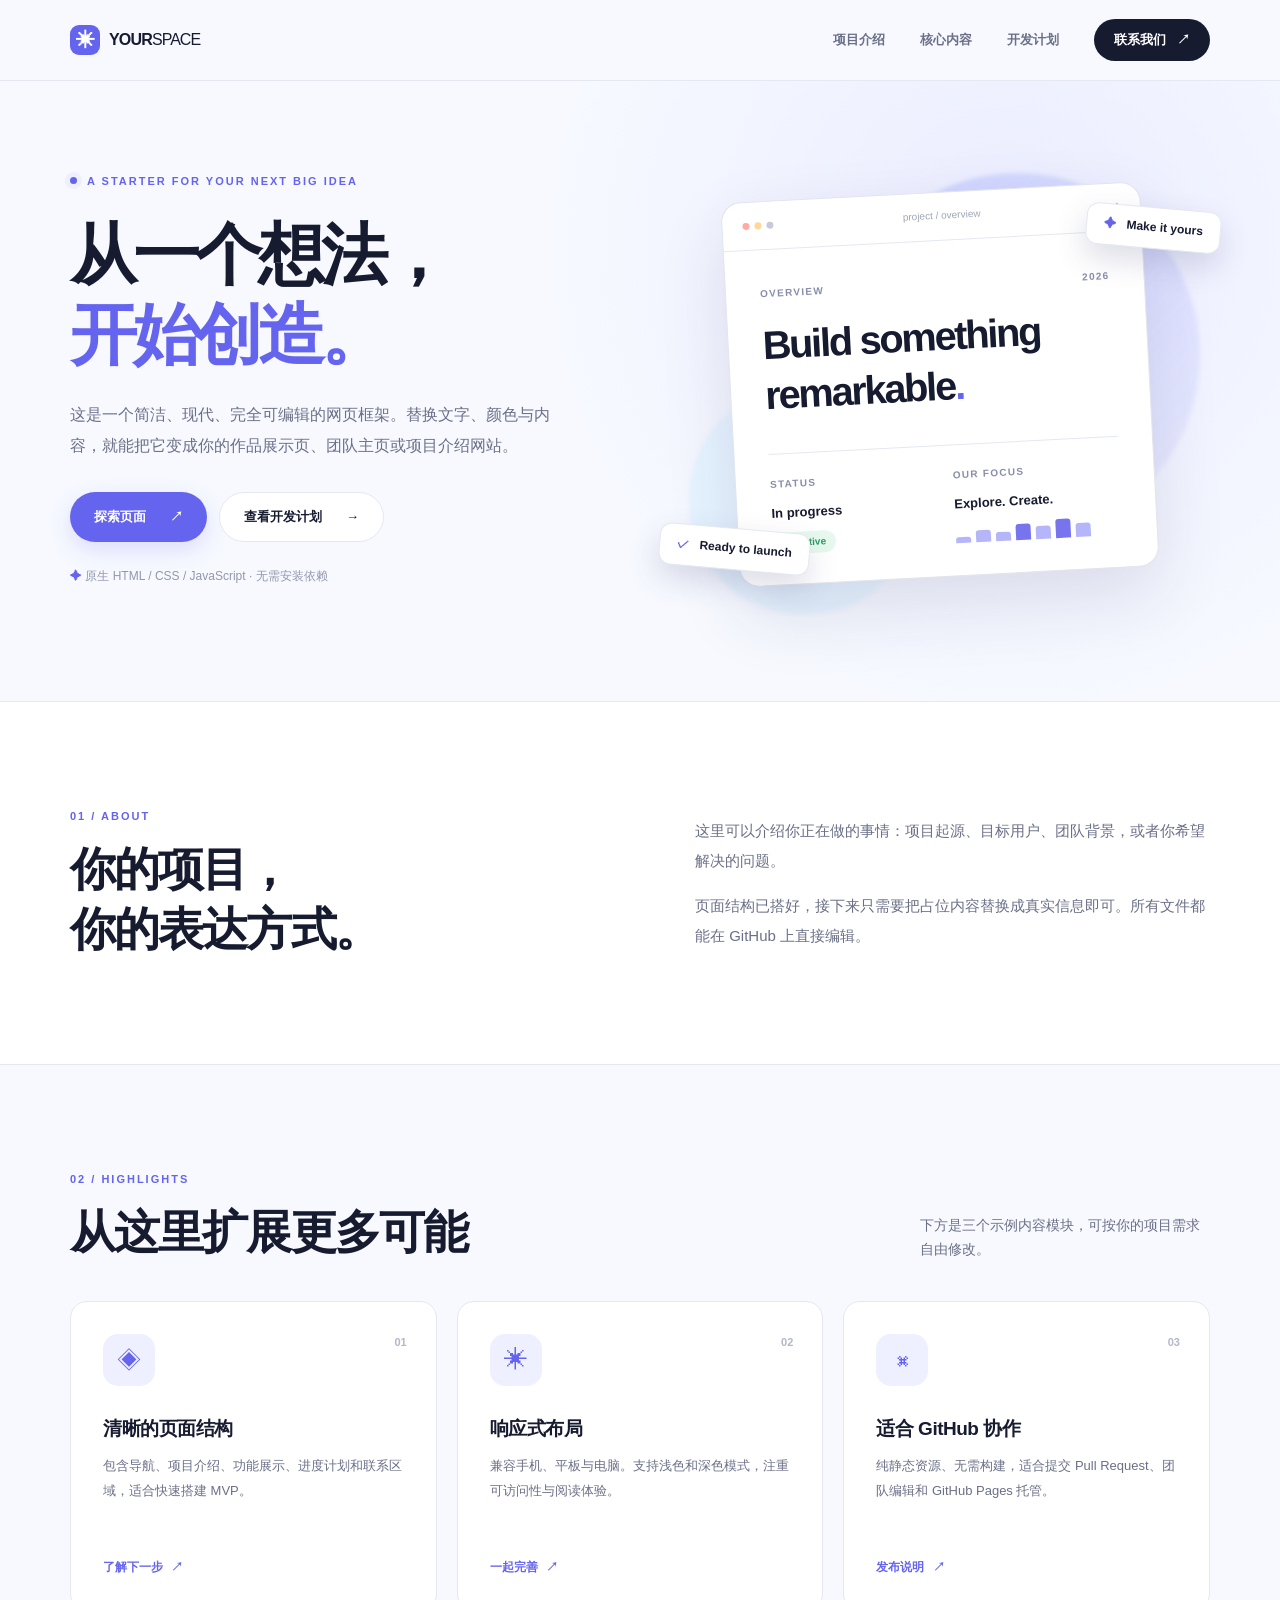
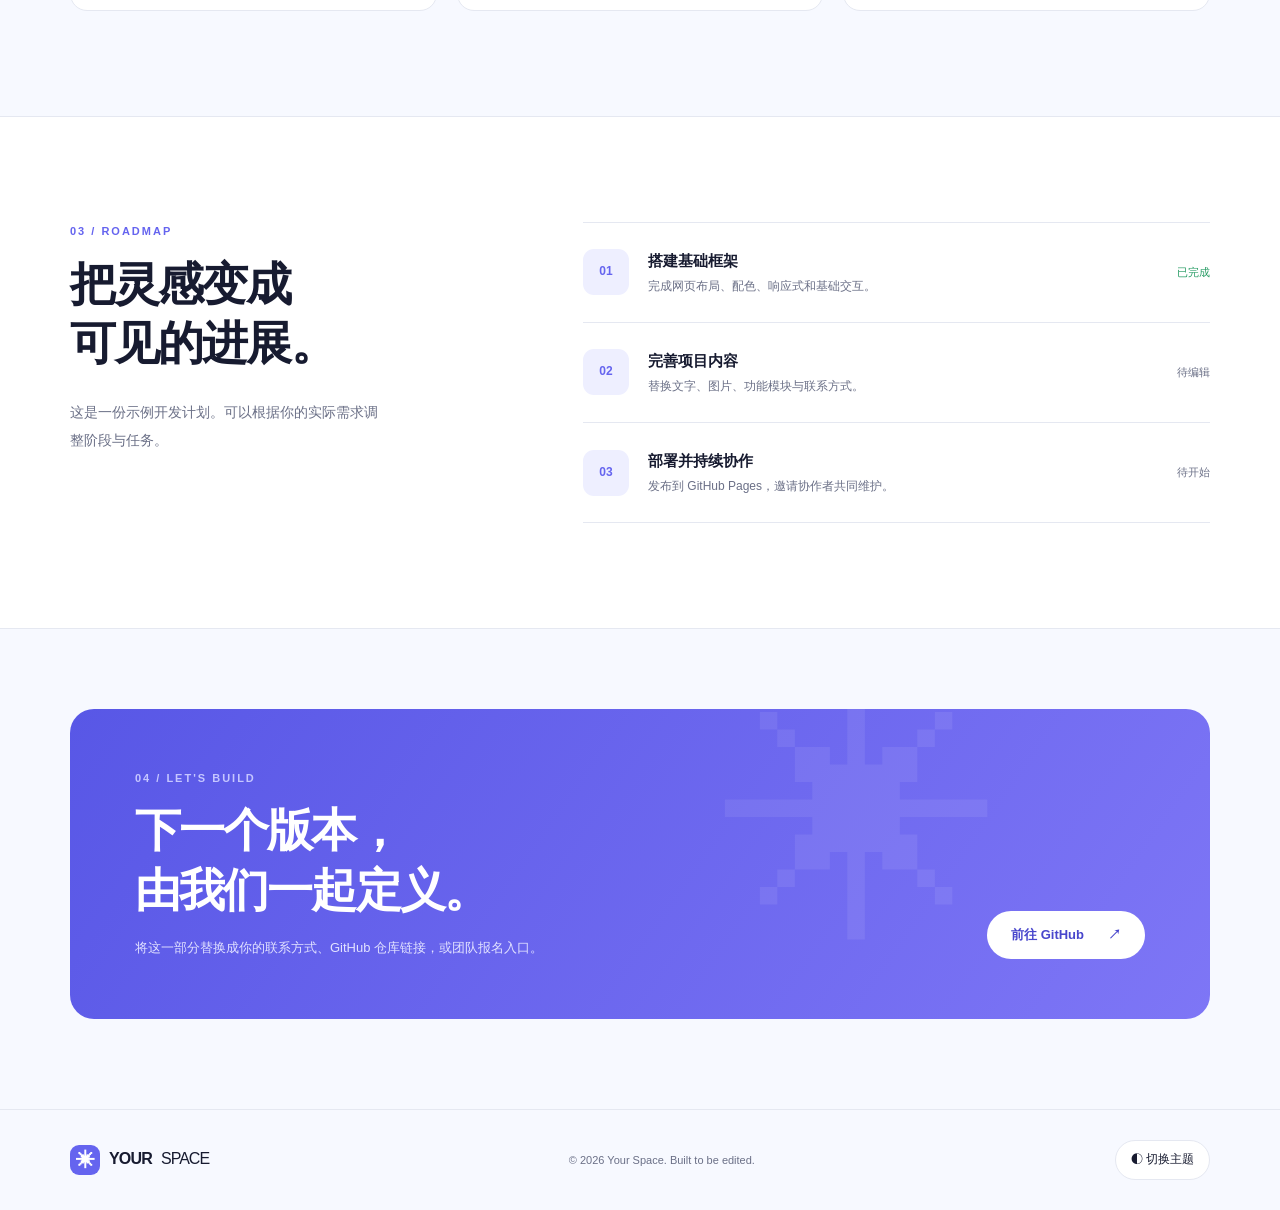
==== index.html @ fee0c146 "Add files via upload" ====
<!doctype html>
<html lang="zh-CN">
  <head>
    <meta charset="UTF-8" />
    <meta name="viewport" content="width=device-width, initial-scale=1" />
    <meta name="description" content="一个轻量、响应式、可直接发布到 GitHub Pages 的网页起始模板。" />
    <meta name="theme-color" content="#f7f9ff" />
    <title>你的项目 · 网页框架</title>
    <link rel="stylesheet" href="styles.css" />
    <script src="script.js" defer></script>
  </head>
  <body>
    <a class="skip-link" href="#main">跳转到主要内容</a>
    <header class="site-header">
      <div class="container nav-wrap">
        <a class="brand" href="#top" aria-label="返回首页">
          <span class="brand-mark" aria-hidden="true">✳</span>
          <span>YOUR<span class="brand-light">SPACE</span></span>
        </a>
        <button class="menu-toggle" type="button" aria-label="打开导航菜单" aria-controls="primary-nav" aria-expanded="false">
          <span></span><span></span><span></span>
        </button>
        <nav class="nav" id="primary-nav" aria-label="主导航">
          <a href="#about">项目介绍</a>
          <a href="#features">核心内容</a>
          <a href="#roadmap">开发计划</a>
          <a class="nav-cta" href="#contact">联系我们 <span aria-hidden="true">↗</span></a>
        </nav>
      </div>
    </header>

    <main id="main">
      <section class="hero" id="top" aria-labelledby="hero-title">
        <div class="container hero-grid">
          <div class="hero-copy">
            <div class="eyebrow"><span class="eyebrow-dot"></span> A STARTER FOR YOUR NEXT BIG IDEA</div>
            <h1 id="hero-title">从一个想法，<br /><span>开始创造。</span></h1>
            <p class="hero-lead">这是一个简洁、现代、完全可编辑的网页框架。替换文字、颜色与内容，就能把它变成你的作品展示页、团队主页或项目介绍网站。</p>
            <div class="hero-actions">
              <a class="button button-primary" href="#features">探索页面 <span aria-hidden="true">↗</span></a>
              <a class="button button-secondary" href="#roadmap">查看开发计划 <span aria-hidden="true">→</span></a>
            </div>
            <p class="hero-note"><span aria-hidden="true">✦</span> 原生 HTML / CSS / JavaScript · 无需安装依赖</p>
          </div>
          <div class="hero-art" aria-label="由项目卡片和数据组件构成的界面预览">
            <div class="art-glow art-glow-one"></div>
            <div class="art-glow art-glow-two"></div>
            <div class="preview-card">
              <div class="preview-top"><div class="preview-window-dots"><i></i><i></i><i></i></div><span>project / overview</span><span>↗</span></div>
              <div class="preview-body">
                <div class="preview-label">OVERVIEW <span>2026</span></div>
                <div class="preview-heading">Build something<br />remarkable<span class="preview-period">.</span></div>
                <div class="preview-divider"></div>
                <div class="preview-columns">
                  <div><span class="mini-label">STATUS</span><strong>In progress</strong><span class="status-pill"><i></i> Active</span></div>
                  <div><span class="mini-label">OUR FOCUS</span><strong>Explore. Create.</strong><div class="tiny-bars"><i></i><i></i><i></i><i></i><i></i><i></i><i></i></div></div>
                </div>
              </div>
            </div>
            <div class="floating-chip chip-top"><span>✦</span> Make it yours</div>
            <div class="floating-chip chip-bottom"><span>✓</span> Ready to launch</div>
          </div>
        </div>
      </section>

      <section class="section about-section" id="about" aria-labelledby="about-title">
        <div class="container about-grid">
          <div><p class="section-kicker">01 / ABOUT</p><h2 id="about-title">你的项目，<br />你的表达方式。</h2></div>
          <div class="section-copy"><p>这里可以介绍你正在做的事情：项目起源、目标用户、团队背景，或者你希望解决的问题。</p><p>页面结构已搭好，接下来只需要把占位内容替换成真实信息即可。所有文件都能在 GitHub 上直接编辑。</p></div>
        </div>
      </section>

      <section class="section features-section" id="features" aria-labelledby="features-title">
        <div class="container">
          <div class="section-heading"><div><p class="section-kicker">02 / HIGHLIGHTS</p><h2 id="features-title">从这里扩展更多可能</h2></div><p>下方是三个示例内容模块，可按你的项目需求自由修改。</p></div>
          <div class="feature-grid">
            <article class="feature-card"><span class="feature-icon" aria-hidden="true">◈</span><span class="feature-number">01</span><h3>清晰的页面结构</h3><p>包含导航、项目介绍、功能展示、进度计划和联系区域，适合快速搭建 MVP。</p><a href="#roadmap">了解下一步 <span aria-hidden="true">↗</span></a></article>
            <article class="feature-card"><span class="feature-icon" aria-hidden="true">✳</span><span class="feature-number">02</span><h3>响应式布局</h3><p>兼容手机、平板与电脑。支持浅色和深色模式，注重可访问性与阅读体验。</p><a href="#contact">一起完善 <span aria-hidden="true">↗</span></a></article>
            <article class="feature-card"><span class="feature-icon" aria-hidden="true">⌘</span><span class="feature-number">03</span><h3>适合 GitHub 协作</h3><p>纯静态资源、无需构建，适合提交 Pull Request、团队编辑和 GitHub Pages 托管。</p><a href="https://docs.github.com/en/pages" target="_blank" rel="noopener noreferrer">发布说明 <span aria-hidden="true">↗</span></a></article>
          </div>
        </div>
      </section>

      <section class="section roadmap-section" id="roadmap" aria-labelledby="roadmap-title">
        <div class="container roadmap-grid">
          <div><p class="section-kicker">03 / ROADMAP</p><h2 id="roadmap-title">把灵感变成<br />可见的进展。</h2><p class="roadmap-intro">这是一份示例开发计划。可以根据你的实际需求调整阶段与任务。</p></div>
          <div class="steps">
            <div class="step"><span class="step-badge">01</span><div><strong>搭建基础框架</strong><p>完成网页布局、配色、响应式和基础交互。</p></div><span class="step-status done">已完成</span></div>
            <div class="step"><span class="step-badge">02</span><div><strong>完善项目内容</strong><p>替换文字、图片、功能模块与联系方式。</p></div><span class="step-status">待编辑</span></div>
            <div class="step"><span class="step-badge">03</span><div><strong>部署并持续协作</strong><p>发布到 GitHub Pages，邀请协作者共同维护。</p></div><span class="step-status">待开始</span></div>
          </div>
        </div>
      </section>

      <section class="contact-section" id="contact" aria-labelledby="contact-title">
        <div class="container"><div class="contact-box"><div><p class="section-kicker">04 / LET'S BUILD</p><h2 id="contact-title">下一个版本，<br />由我们一起定义。</h2><p>将这一部分替换成你的联系方式、GitHub 仓库链接，或团队报名入口。</p></div><a class="button button-light" href="https://github.com/" target="_blank" rel="noopener noreferrer">前往 GitHub <span aria-hidden="true">↗</span></a></div></div>
      </section>
    </main>

    <footer class="site-footer"><div class="container footer-wrap"><a class="brand" href="#top"><span class="brand-mark" aria-hidden="true">✳</span> YOUR<span class="brand-light">SPACE</span></a><p>© <span id="year">2026</span> Your Space. Built to be edited.</p><button id="theme-toggle" class="theme-toggle" type="button" aria-label="切换深色模式" title="切换明暗主题">◐ <span>切换主题</span></button></div></footer>
  </body>
</html>
---- styles.css ----
:root{color-scheme:light;--background:#f7f9ff;--surface:#fff;--ink:#171b30;--muted:#6b7087;--line:#e5e8f1;--accent:#6564ef;--accent-dark:#5050d6;--soft:#eeefff;--shadow:0 28px 70px rgba(40,45,85,.12)}
*{box-sizing:border-box}html{scroll-behavior:smooth;scroll-padding-top:90px}body{margin:0;font-family:Inter,-apple-system,BlinkMacSystemFont,"Segoe UI","PingFang SC","Microsoft Yahei",sans-serif;background:var(--background);color:var(--ink);line-height:1.65;-webkit-font-smoothing:antialiased}a{text-decoration:none;color:inherit}button{font:inherit}button,a{outline-offset:4px}::selection{background:#cbcaff;color:#242449}.container{width:min(1140px,calc(100% - 48px));margin-inline:auto}.skip-link{position:absolute;left:12px;top:-60px;z-index:100;padding:8px 12px;background:var(--ink);color:#fff}.skip-link:focus{top:12px}
.site-header{position:sticky;top:0;z-index:20;background:color-mix(in srgb,var(--background) 90%,transparent);border-bottom:1px solid var(--line);backdrop-filter:blur(20px)}.nav-wrap{display:flex;align-items:center;justify-content:space-between;min-height:80px}.brand{display:inline-flex;align-items:center;gap:9px;font-size:16px;font-weight:850;letter-spacing:-.8px;white-space:nowrap}.brand-mark{display:grid;place-items:center;width:30px;height:30px;border-radius:9px;background:var(--accent);color:#fff;font-size:19px}.brand-light{font-weight:400;letter-spacing:-1px}.nav{display:flex;align-items:center;gap:35px;font-size:13px;font-weight:600;color:var(--muted)}.nav>a:not(.nav-cta):hover{color:var(--accent)}.nav-cta{background:var(--ink);color:var(--surface);border-radius:100px;padding:10px 20px}.nav-cta span{margin-left:7px}.menu-toggle{display:none}
.hero{overflow:hidden;position:relative;background:radial-gradient(circle at 79% 27%,rgba(184,187,255,.2),transparent 42%)}.hero-grid{display:grid;grid-template-columns:1.03fr 1fr;align-items:center;gap:42px;min-height:620px;padding-block:72px 84px}.eyebrow,.section-kicker{display:flex;align-items:center;gap:10px;font-size:11px;font-weight:800;letter-spacing:2px;color:var(--accent)}.eyebrow-dot{width:7px;height:7px;background:var(--accent);border-radius:50%;box-shadow:0 0 0 5px var(--soft)}h1,h2,h3,p{margin-top:0}.hero h1{font-size:clamp(48px,5.25vw,78px);letter-spacing:-4.3px;line-height:1.19;font-weight:850;margin:25px 0 24px}.hero h1 span{color:var(--accent)}.hero-lead{font-size:16px;color:var(--muted);max-width:510px;line-height:1.95}.hero-actions{display:flex;flex-wrap:wrap;gap:12px;margin-top:31px}.button{display:inline-flex;align-items:center;justify-content:center;gap:24px;border-radius:100px;padding:13px 24px;font-size:13px;font-weight:750;transition:transform .2s,background .2s}.button:hover{transform:translateY(-3px)}.button-primary{background:var(--accent);color:#fff;box-shadow:0 8px 22px #6564ef30}.button-primary:hover{background:var(--accent-dark)}.button-secondary{background:var(--surface);color:var(--ink);border:1px solid var(--line)}.hero-note{font-size:12px;color:#9297ac;margin-top:25px}.hero-note span{color:var(--accent)}
.hero-art{min-height:460px;display:grid;place-items:center;position:relative;isolation:isolate}.art-glow{position:absolute;z-index:-1;border-radius:50%;filter:blur(2px)}.art-glow-one{width:365px;height:365px;right:10px;top:18px;background:linear-gradient(135deg,#aeb9ff80,#d2d1ff40)}.art-glow-two{width:230px;height:230px;left:20px;bottom:0;background:#daf0ff88}.preview-card{width:min(420px,95%);background:var(--surface);border:1px solid #e2e4ee;border-radius:20px;box-shadow:var(--shadow);overflow:hidden;transform:rotate(-3deg);position:relative}.preview-top{display:flex;align-items:center;justify-content:space-between;padding:15px 20px;border-bottom:1px solid var(--line);color:#a1a5b7;font-size:10px}.preview-window-dots{display:flex;gap:5px}.preview-window-dots i{display:block;width:7px;height:7px;background:#c7cbd9;border-radius:50%}.preview-window-dots i:first-child{background:#ffaaa5}.preview-window-dots i:nth-child(2){background:#ffd79a}.preview-body{padding:36px 34px 30px}.preview-label,.mini-label{font-size:10px;letter-spacing:1.3px;color:#888eab;font-weight:750}.preview-label{display:flex;justify-content:space-between}.preview-heading{font-size:clamp(30px,3.1vw,44px);font-weight:850;line-height:1.26;letter-spacing:-2.2px;margin-top:18px}.preview-period{color:var(--accent)}.preview-divider{height:1px;background:var(--line);margin:34px 0 22px}.preview-columns{display:grid;grid-template-columns:1fr 1fr;gap:16px}.preview-columns>div{display:flex;flex-direction:column;align-items:flex-start;gap:9px}.preview-columns strong{font-size:13px}.status-pill{display:flex;align-items:center;gap:7px;padding:3px 10px;background:#e7f9ee;color:#269d63;border-radius:50px;font-size:10px;font-weight:700}.status-pill i{width:6px;height:6px;border-radius:50%;background:#36bd7a}.tiny-bars{display:flex;height:20px;gap:5px;align-items:end}.tiny-bars i{width:15px;border-radius:3px 3px 0 0;background:#b5b5fa;height:30%}.tiny-bars i:nth-child(2){height:62%}.tiny-bars i:nth-child(3){height:47%}.tiny-bars i:nth-child(4){height:80%;background:#7774ee}.tiny-bars i:nth-child(5){height:66%}.tiny-bars i:nth-child(6){height:95%;background:#7774ee}.tiny-bars i:nth-child(7){height:70%}.floating-chip{position:absolute;padding:10px 17px;background:var(--surface);box-shadow:0 13px 30px #4b4b8030;border:1px solid var(--line);border-radius:12px;font-size:12px;font-weight:750}.floating-chip span{color:var(--accent);margin-right:7px}.chip-top{top:52px;right:-11px;transform:rotate(5deg)}.chip-bottom{bottom:45px;left:-10px;transform:rotate(5deg)}
.section{padding-block:105px}.section h2,.contact-section h2{font-size:clamp(34px,3.6vw,49px);line-height:1.29;letter-spacing:-1.9px;margin:15px 0 0}.about-section{background:var(--surface);border-block:1px solid var(--line)}.about-grid{display:grid;grid-template-columns:1fr 1fr;gap:110px;align-items:center}.section-copy{color:var(--muted);line-height:2;font-size:15px}.section-copy p:last-child{margin-bottom:0}.section-heading{display:flex;justify-content:space-between;align-items:end;gap:40px;margin-bottom:38px}.section-heading>p{max-width:290px;color:var(--muted);font-size:14px;margin-bottom:2px}.feature-grid{display:grid;grid-template-columns:repeat(3,1fr);gap:20px}.feature-card{position:relative;display:flex;flex-direction:column;align-items:flex-start;background:var(--surface);border:1px solid var(--line);padding:32px;border-radius:17px;min-height:310px;transition:transform .2s,box-shadow .2s}.feature-card:hover{transform:translateY(-5px);box-shadow:var(--shadow)}.feature-icon{display:grid;place-items:center;background:var(--soft);color:var(--accent);font-size:24px;width:52px;height:52px;border-radius:15px}.feature-number{position:absolute;top:31px;right:29px;font-size:11px;font-weight:750;color:#b3b7ca}.feature-card h3{font-size:19px;letter-spacing:-.5px;margin:27px 0 10px}.feature-card p{font-size:13px;line-height:1.9;color:var(--muted);margin-bottom:22px}.feature-card a{font-size:12px;font-weight:750;color:var(--accent);margin-top:auto}.feature-card a span{margin-left:5px}
.roadmap-section{background:var(--surface);border-block:1px solid var(--line)}.roadmap-grid{display:grid;grid-template-columns:.8fr 1.2fr;gap:95px}.roadmap-intro{color:var(--muted);margin-top:24px;max-width:315px;font-size:14px;line-height:2}.steps{border-top:1px solid var(--line)}.step{display:flex;align-items:center;gap:19px;padding:25px 0;border-bottom:1px solid var(--line)}.step-badge{display:grid;place-items:center;flex-shrink:0;background:var(--soft);color:var(--accent);border-radius:11px;width:46px;height:46px;font-size:12px;font-weight:850}.step>div{flex:1}.step strong{font-size:15px}.step p{margin:3px 0 0;font-size:12px;color:var(--muted)}.step-status{font-size:11px;color:var(--muted);white-space:nowrap}.step-status.done{color:#289c65}
.contact-section{padding-block:80px 90px}.contact-box{background:linear-gradient(125deg,#5857e6,#7e76f6);padding:60px 65px;border-radius:24px;color:#fff;display:flex;align-items:end;justify-content:space-between;gap:25px;overflow:hidden;position:relative}.contact-box::after{content:"✳";font-size:280px;position:absolute;opacity:.08;right:18%;top:-115px;pointer-events:none}.contact-box .section-kicker{color:#c5c6ff}.contact-box h2{margin:14px 0 17px}.contact-box p:not(.section-kicker){font-size:13px;color:#e2e2ff;max-width:430px;margin-bottom:0}.button-light{background:white;color:#4846cc;white-space:nowrap;z-index:1}.site-footer{border-top:1px solid var(--line)}.footer-wrap{display:flex;justify-content:space-between;align-items:center;min-height:100px;gap:18px}.footer-wrap p{font-size:11px;color:var(--muted);margin:0}.theme-toggle{border:1px solid var(--line);background:var(--surface);color:var(--ink);border-radius:100px;cursor:pointer;padding:9px 15px;font-size:12px}
body.dark{color-scheme:dark;--background:#121526;--surface:#1d2134;--ink:#f6f7ff;--muted:#a1a7bd;--line:#33384e;--accent:#aaa7ff;--accent-dark:#8d89fa;--soft:#353656;--shadow:0 28px 70px #090b1777}body.dark .nav-cta{background:#dedfff;color:#161a35}body.dark .preview-card{border-color:var(--line)}body.dark .preview-window-dots i{background:#626981}body.dark .preview-window-dots i:first-child{background:#ffaaa5}body.dark .preview-window-dots i:nth-child(2){background:#ffd79a}body.dark .status-pill{background:#254336;color:#9fe2bd}body.dark .tiny-bars i{background:#6f6cd2}body.dark .tiny-bars i:nth-child(4),body.dark .tiny-bars i:nth-child(6){background:#aaa7ff}body.dark .art-glow-one{background:#5b59b74a}body.dark .art-glow-two{background:#355a8c44}body.dark .hero-note{color:var(--muted)}
@media(max-width:900px){.hero-grid{grid-template-columns:1fr;min-height:auto;padding-block:65px 75px}.hero-copy{max-width:680px}.hero h1{letter-spacing:-2.8px}.hero-art{max-width:560px;width:100%;margin-inline:auto}.about-grid,.roadmap-grid{gap:40px}.feature-card{padding:23px}.contact-box{padding:42px}}
@media(max-width:680px){.container{width:min(100% - 36px,1140px)}.nav-wrap{min-height:68px}.menu-toggle{display:flex;flex-direction:column;justify-content:center;gap:5px;align-items:center;width:39px;height:39px;background:transparent;border:1px solid var(--line);border-radius:9px;cursor:pointer}.menu-toggle span{width:17px;height:2px;border-radius:2px;background:var(--ink)}.nav{display:none;position:absolute;top:67px;left:0;right:0;background:var(--surface);border-bottom:1px solid var(--line);padding:20px 18px;flex-direction:column;align-items:stretch;gap:18px}.nav.open{display:flex}.nav-cta{text-align:center}.hero-grid{gap:12px;padding-block:55px 35px}.hero h1{font-size:52px;letter-spacing:-2.8px}.hero-lead{font-size:14px}.hero-art{min-height:375px}.preview-card{max-width:340px}.preview-body{padding:24px}.preview-heading{font-size:35px}.chip-top{right:0;top:20px}.chip-bottom{left:0;bottom:15px}.section{padding-block:70px}.about-grid,.roadmap-grid,.feature-grid{grid-template-columns:1fr;gap:30px}.section-heading{display:block}.section-heading>p{margin-top:15px}.feature-grid{gap:14px}.feature-card{min-height:240px;padding:27px}.contact-section{padding-block:55px}.contact-box{display:block;padding:35px 27px}.contact-box h2{font-size:35px}.button-light{margin-top:24px}.footer-wrap{flex-wrap:wrap;padding-block:22px;justify-content:center}.footer-wrap p{order:3;width:100%;text-align:center}}@media(prefers-reduced-motion:reduce){html{scroll-behavior:auto}*,*::before,*::after{transition:none!important;animation:none!important}}
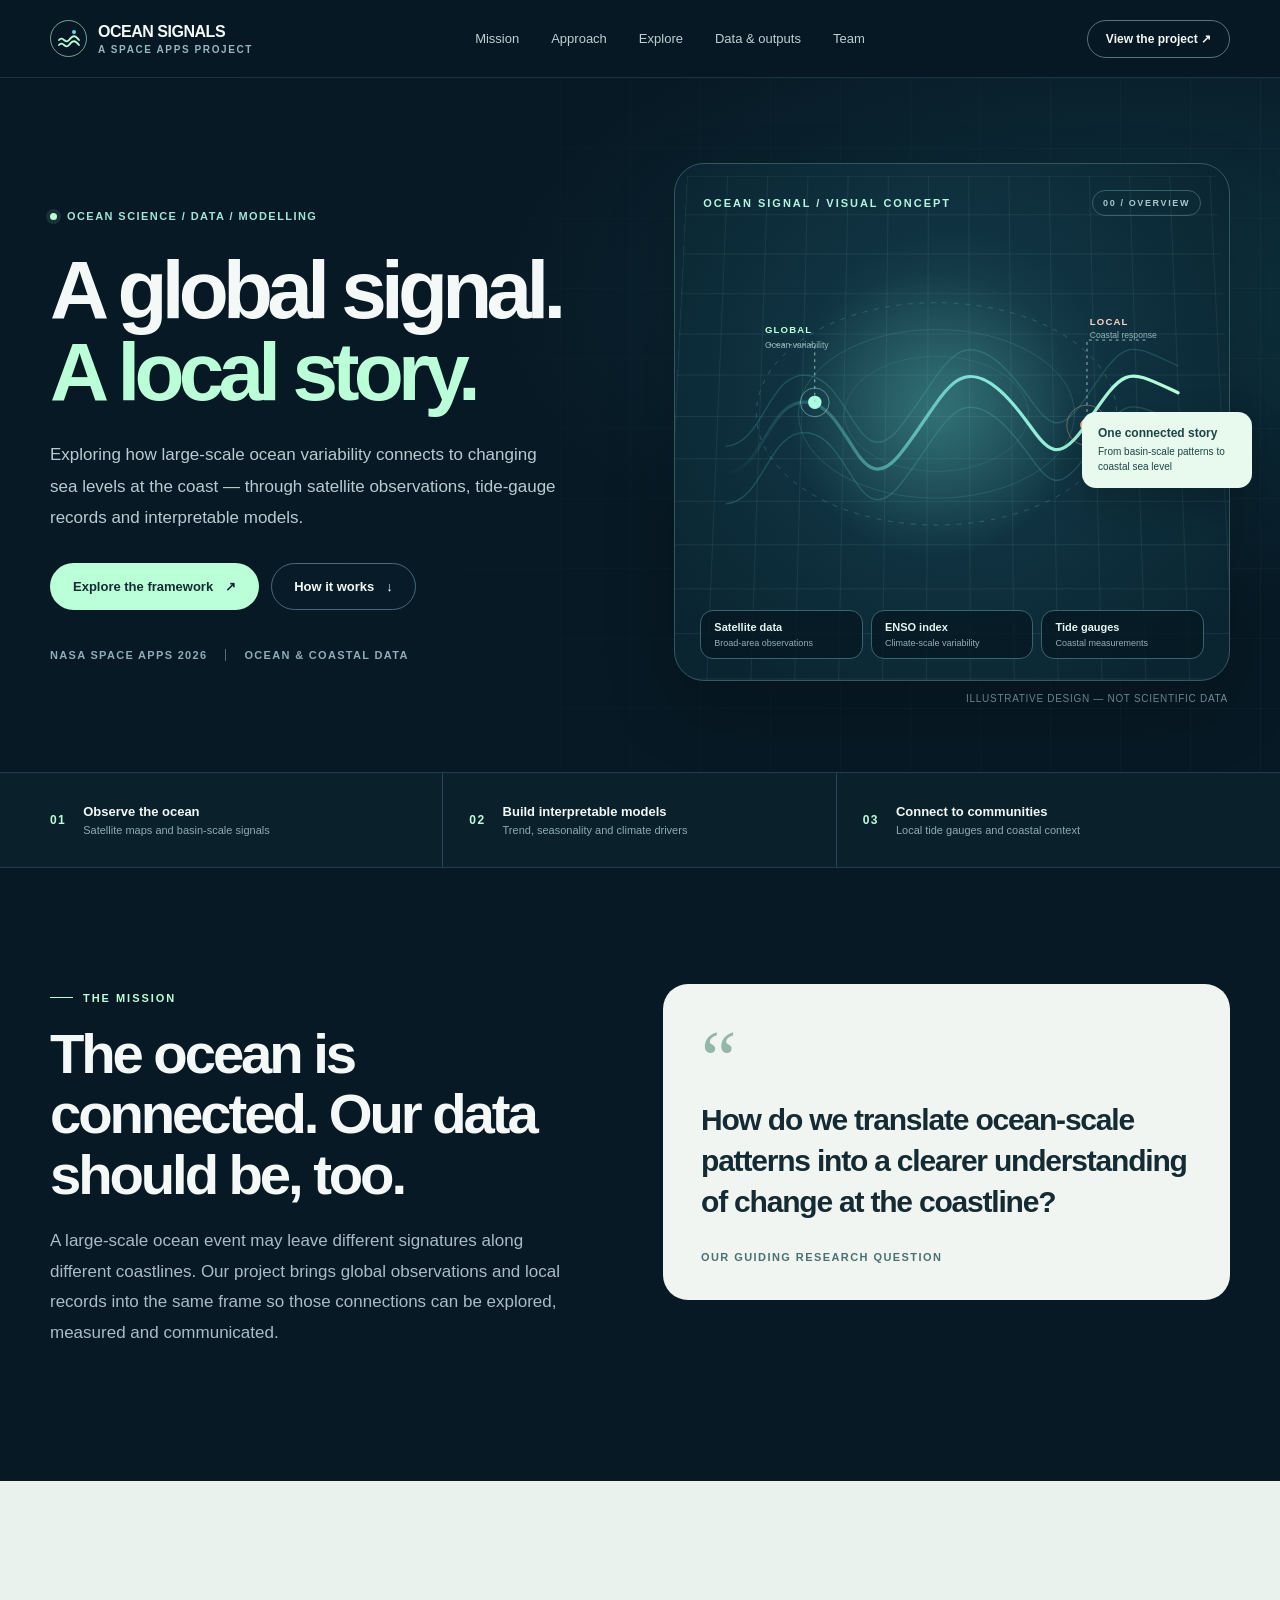
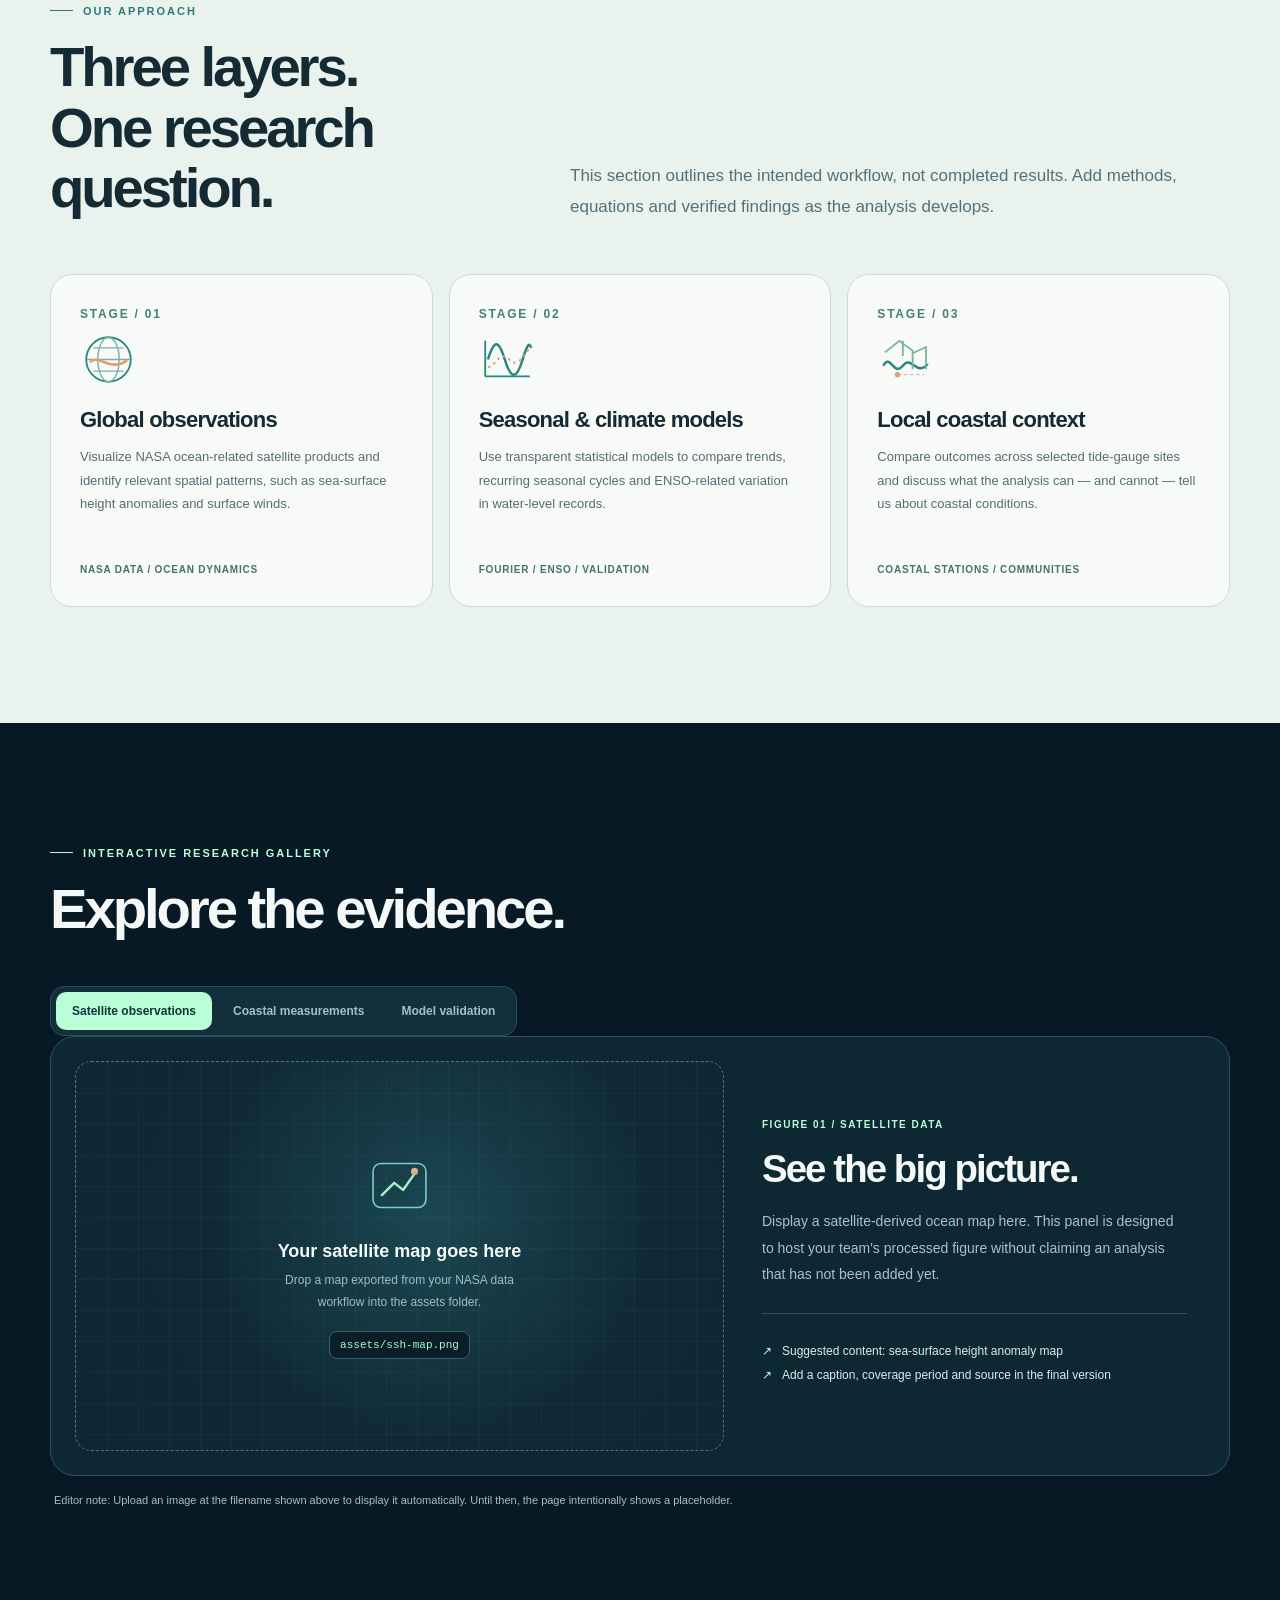
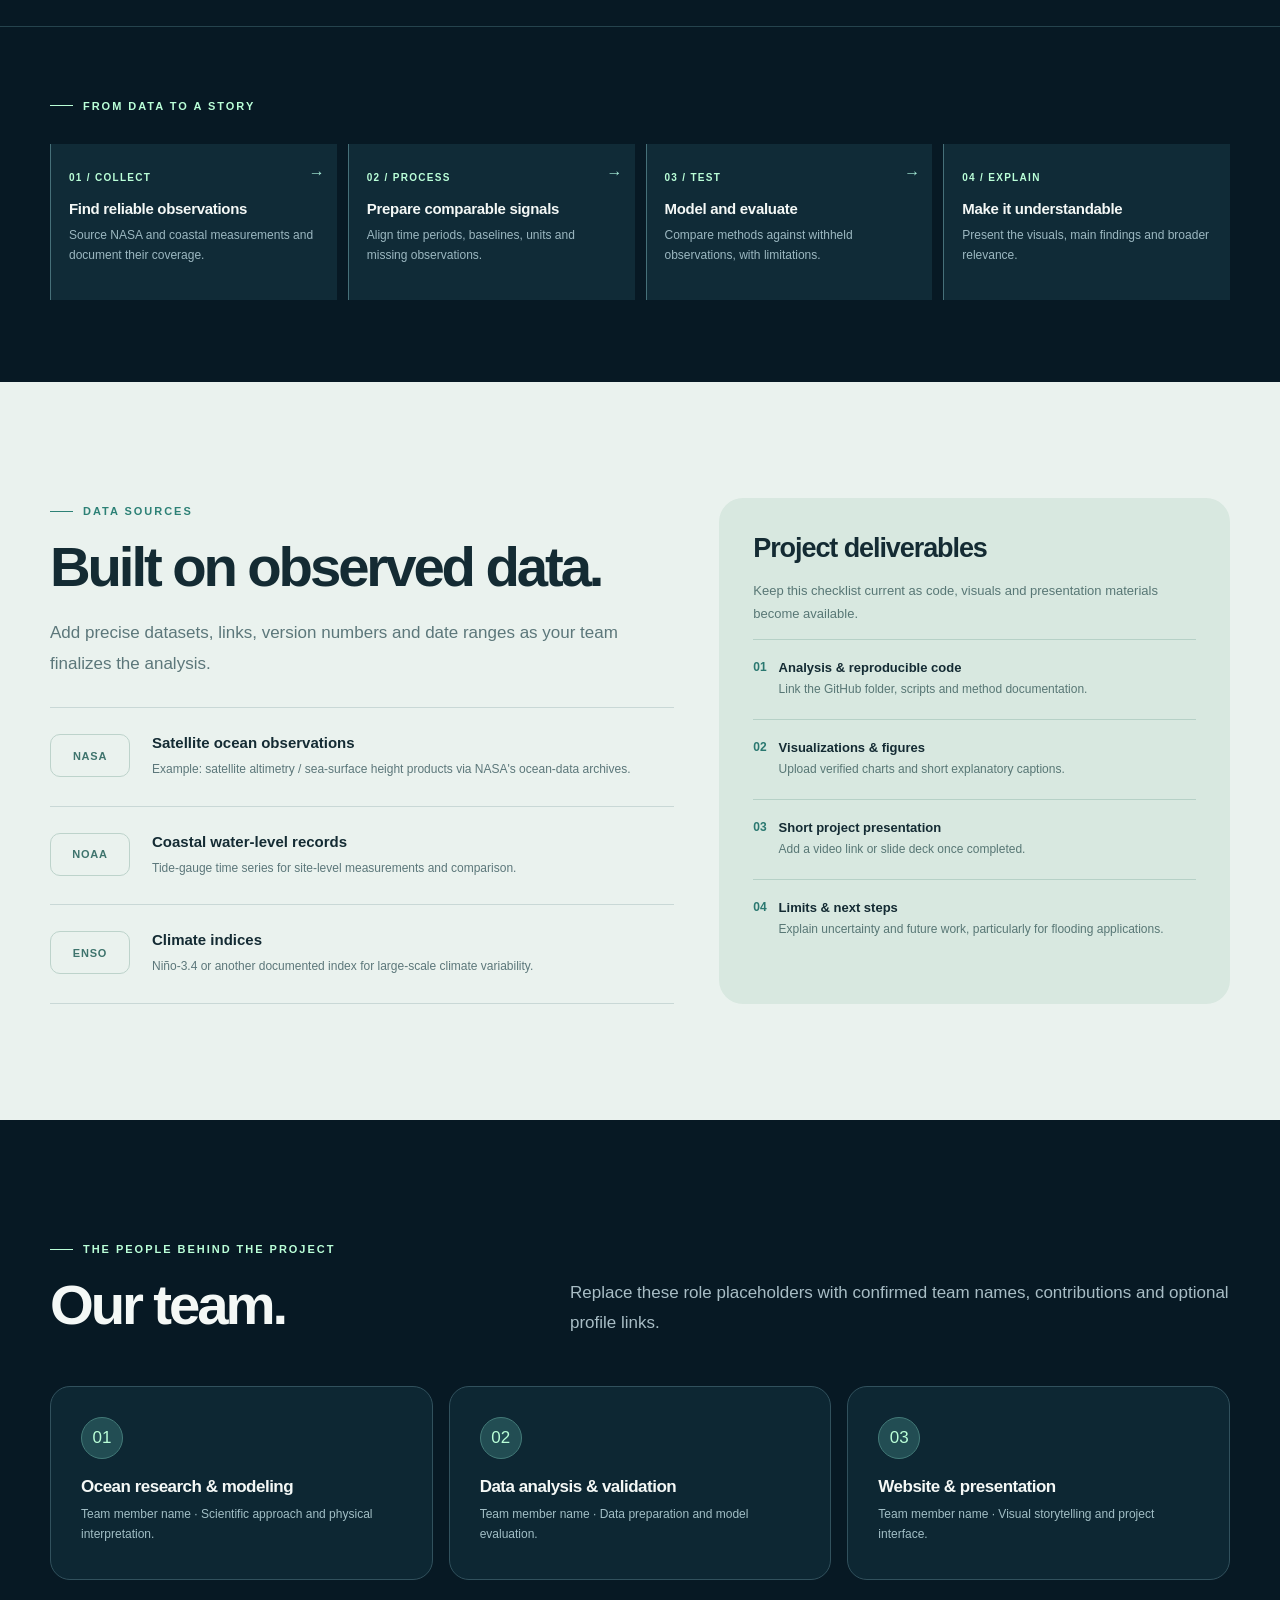
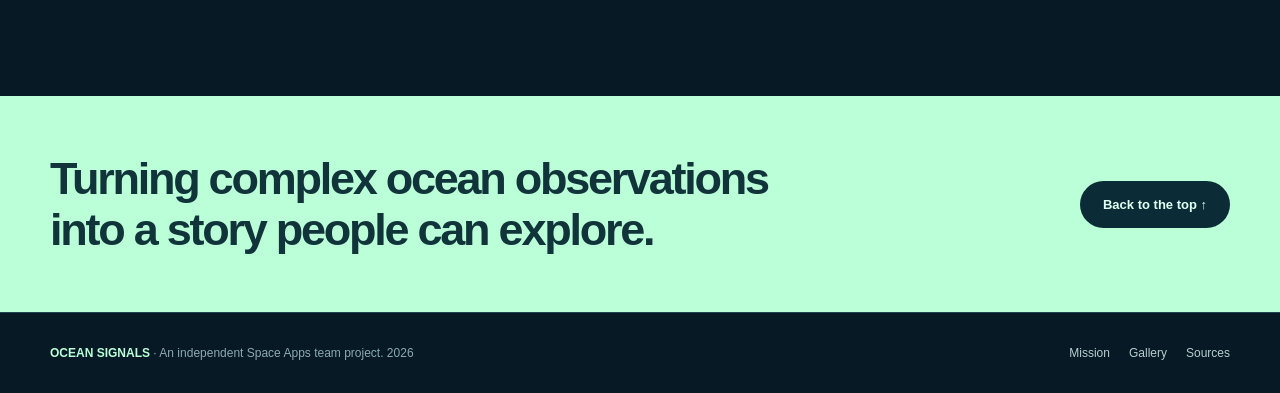
==== commit 7a6dcb8d: "Add files via upload" ====
--- a/index.html
+++ b/index.html
@@ -1,102 +1,118 @@
-<!doctype html>
-<html lang="zh-CN">
-  <head>
-    <meta charset="UTF-8" />
-    <meta name="viewport" content="width=device-width, initial-scale=1" />
-    <meta name="description" content="一个轻量、响应式、可直接发布到 GitHub Pages 的网页起始模板。" />
-    <meta name="theme-color" content="#f7f9ff" />
-    <title>你的项目 · 网页框架</title>
-    <link rel="stylesheet" href="styles.css" />
-    <script src="script.js" defer></script>
-  </head>
-  <body>
-    <a class="skip-link" href="#main">跳转到主要内容</a>
-    <header class="site-header">
-      <div class="container nav-wrap">
-        <a class="brand" href="#top" aria-label="返回首页">
-          <span class="brand-mark" aria-hidden="true">✳</span>
-          <span>YOUR<span class="brand-light">SPACE</span></span>
-        </a>
-        <button class="menu-toggle" type="button" aria-label="打开导航菜单" aria-controls="primary-nav" aria-expanded="false">
-          <span></span><span></span><span></span>
-        </button>
-        <nav class="nav" id="primary-nav" aria-label="主导航">
-          <a href="#about">项目介绍</a>
-          <a href="#features">核心内容</a>
-          <a href="#roadmap">开发计划</a>
-          <a class="nav-cta" href="#contact">联系我们 <span aria-hidden="true">↗</span></a>
-        </nav>
+<!DOCTYPE html>
+<html lang="en">
+<head>
+  <meta charset="UTF-8" />
+  <meta name="viewport" content="width=device-width, initial-scale=1" />
+  <meta name="theme-color" content="#071924" />
+  <meta name="description" content="Ocean Signals — an editable website framework for a NASA Space Apps ocean data and coastal sea-level research project." />
+  <title>Ocean Signals | Ocean Data & Coastal Change</title>
+  <style>
+    :root{--bg:#071924;--bg2:#0d2531;--panel:#102d3a;--line:#244554;--text:#f4f8f6;--muted:#a8bdc5;--mint:#baffd8;--sea:#65dbe4;--orange:#f6b998;--paper:#f1f5f1;--ink:#142b33;--radius:22px}
+    *,*::before,*::after{box-sizing:border-box}html{scroll-behavior:smooth;scroll-padding-top:90px}body{margin:0;background:var(--bg);color:var(--text);font-family:Inter,ui-sans-serif,-apple-system,BlinkMacSystemFont,"Segoe UI",sans-serif;-webkit-font-smoothing:antialiased}a{color:inherit;text-decoration:none}button{font:inherit}button:focus-visible,a:focus-visible{outline:3px solid var(--mint);outline-offset:4px}::selection{background:var(--mint);color:var(--ink)}.container{width:min(1180px,calc(100% - 72px));margin:auto}.caps{font-size:11px;font-weight:800;text-transform:uppercase;letter-spacing:.18em}.muted{color:var(--muted)}.eyebrow{display:inline-flex;align-items:center;gap:10px;color:var(--mint)}.eyebrow::before{content:"";width:23px;height:1px;background:currentColor}.section-title{font-size:clamp(36px,4.4vw,62px);line-height:1.08;letter-spacing:-.055em;font-weight:650;margin:20px 0}.section-lead{font-size:17px;line-height:1.8;color:var(--muted);max-width:660px}.section-pad{padding:116px 0}.nowrap{white-space:nowrap}
+    /* Header */
+    .site-header{position:sticky;top:0;z-index:10;background:rgba(7,25,36,.87);backdrop-filter:blur(17px);border-bottom:1px solid rgba(164,208,213,.14)}.header-inner{display:flex;align-items:center;justify-content:space-between;min-height:77px;gap:22px}.brand{display:flex;align-items:center;gap:11px;min-width:0}.brand-symbol{display:grid;place-items:center;width:37px;height:37px;border:1px solid rgba(186,255,216,.6);border-radius:50%}.brand-symbol svg{width:24px}.brand-name{font-size:16px;letter-spacing:-.03em;font-weight:750}.brand-sub{font-size:10px;display:block;letter-spacing:.16em;color:#97b8bb;font-weight:700;margin-top:3px}.desktop-nav{display:flex;gap:32px;align-items:center}.desktop-nav a{font-size:13px;color:#bed0d3;transition:color .2s}.desktop-nav a:hover{color:var(--mint)}.nav-action{border:1px solid #54747e;color:var(--text);border-radius:100px;padding:11px 18px;font-size:12px;font-weight:750;transition:.2s}.nav-action:hover{background:var(--mint);border-color:var(--mint);color:var(--ink)}.menu-toggle{display:none;background:none;border:1px solid var(--line);border-radius:12px;color:var(--text);padding:9px 11px}.mobile-nav{display:none}
+    /* Hero */
+    .hero{position:relative;overflow:hidden;padding:85px 0 68px;background:radial-gradient(ellipse 75% 70% at 88% 32%,rgba(29,100,117,.34),transparent 66%),var(--bg)}.hero::after{content:"";position:absolute;inset:0;pointer-events:none;background-image:linear-gradient(rgba(159,210,210,.035) 1px,transparent 1px),linear-gradient(90deg,rgba(159,210,210,.035) 1px,transparent 1px);background-size:70px 70px;mask-image:linear-gradient(90deg,transparent,#000)}.hero-grid{position:relative;z-index:1;display:grid;grid-template-columns:1.02fr .98fr;gap:46px;align-items:center}.hero-tag{display:inline-flex;align-items:center;gap:10px;color:#a1e5d7;font-size:11px;font-weight:800;letter-spacing:.13em;text-transform:uppercase}.pulse-dot{width:7px;height:7px;border-radius:50%;background:var(--mint);box-shadow:0 0 0 4px rgba(186,255,216,.1)}.hero h1{font-weight:650;letter-spacing:-.07em;font-size:clamp(55px,6.4vw,91px);line-height:1.01;max-width:680px;margin:25px 0}.hero h1 em{font-style:normal;color:var(--mint)}.hero p{max-width:510px;font-size:17px;line-height:1.85;color:#b5cdd1;margin:0 0 30px}.hero-actions{display:flex;gap:12px;flex-wrap:wrap}.btn{display:inline-flex;align-items:center;justify-content:center;gap:12px;border:1px solid transparent;border-radius:100px;padding:15px 22px;font-weight:750;font-size:13px;cursor:pointer;transition:transform .18s,background .18s,border-color .18s}.btn:hover{transform:translateY(-2px)}.btn-primary{background:var(--mint);color:var(--ink)}.btn-primary:hover{background:#ddffeb}.btn-secondary{color:var(--text);border-color:#486977;background:rgba(8,31,42,.7)}.btn-secondary:hover{border-color:var(--mint)}.hero-note{display:flex;gap:18px;align-items:center;margin-top:39px;color:#8facb7;font-size:11px;font-weight:750;letter-spacing:.12em}.hero-note span + span{border-left:1px solid #54717b;padding-left:18px}
+    /* Illustration: intentionally conceptual, not empirical data */
+    .visual-wrap{position:relative}.visual-card{position:relative;isolation:isolate;min-height:518px;border:1px solid #355663;border-radius:30px;overflow:hidden;background:radial-gradient(circle at 50% 43%,#214e59 0,#103341 38%,#0a2430 90%);box-shadow:0 30px 70px rgba(0,0,0,.18)}.visual-card::after{content:"";position:absolute;inset:0;z-index:-1;background-image:linear-gradient(rgba(159,220,227,.08) 1px,transparent 1px),linear-gradient(90deg,rgba(159,220,227,.08) 1px,transparent 1px);background-size:42px 42px;transform:perspective(400px) rotateX(4deg)}.visual-top{position:absolute;top:26px;left:28px;right:28px;display:flex;align-items:center;justify-content:space-between}.visual-top span:first-child{color:#b7f4df}.visual-top span:last-child{border:1px solid #37606b;color:#a8c7cb;padding:7px 10px;border-radius:30px;font-size:9px}.visual-content{position:absolute;inset:85px 18px 86px;display:flex;align-items:center;justify-content:center}.visual-content svg{width:100%;height:100%;overflow:visible}.visual-bottom{position:absolute;bottom:21px;left:25px;right:25px;display:flex;gap:8px;flex-wrap:wrap}.signal-chip{background:rgba(5,24,34,.8);border:1px solid #3a6370;border-radius:13px;padding:10px 13px;flex:1;min-width:100px}.signal-chip strong{display:block;font-size:11px;font-weight:700;color:#e6f5f2}.signal-chip span{display:block;margin-top:5px;font-size:9px;color:#93afb8}.floating-label{position:absolute;top:46%;right:-22px;background:#e8f9ed;color:#1d4545;padding:14px 16px;border-radius:14px;box-shadow:0 15px 40px #0003;max-width:170px}.floating-label strong{font-size:12px;display:block}.floating-label small{display:block;margin-top:4px;font-size:10px;line-height:1.5}.visual-disclaimer{text-align:right;margin:12px 2px 0;font-size:10px;letter-spacing:.07em;color:#7397a1}
+    /* Summary strip */
+    .strip{background:#0a202b;border-top:1px solid #1c3e4b;border-bottom:1px solid #1c3e4b}.strip-grid{display:grid;grid-template-columns:repeat(3,1fr)}.strip-item{padding:31px 26px;border-right:1px solid #294654;display:flex;align-items:center;gap:17px}.strip-item:first-child{padding-left:0}.strip-item:last-child{border-right:0}.strip-num{color:var(--mint);font-size:12px;font-weight:750;letter-spacing:.12em}.strip-item strong{display:block;font-size:13px}.strip-item small{display:block;color:#8dabb4;margin-top:5px;font-size:11px}
+    /* Sections */
+    .intro-grid{display:grid;grid-template-columns:.95fr 1.05fr;gap:100px;align-items:start}.intro-quote{color:var(--ink);background:var(--paper);border-radius:25px;padding:35px 38px;position:relative}.intro-quote::before{content:'“';font-family:Georgia,serif;font-size:80px;line-height:1;color:#93b7aa}.intro-quote p{font-size:clamp(22px,2.4vw,30px);line-height:1.37;letter-spacing:-.04em;font-weight:600;margin:0 0 25px}.intro-quote small{font-size:11px;letter-spacing:.13em;text-transform:uppercase;font-weight:800;color:#497171}
+    .approach{background:#eaf2ee;color:var(--ink)}.approach .section-lead{color:#547079}.approach .eyebrow{color:#2e7978}.approach-heading{display:flex;justify-content:space-between;align-items:end;gap:35px;margin-bottom:35px}.approach-heading .section-title{max-width:650px}.method-grid{display:grid;grid-template-columns:repeat(3,minmax(0,1fr));gap:16px}.method-card{border:1px solid #cbdcd7;background:#f7faf7;padding:32px 29px 31px;border-radius:22px;min-height:333px;display:flex;flex-direction:column}.method-card .method-num{font-size:12px;color:#447f7c;font-weight:800;letter-spacing:.15em}.method-icon{height:76px;display:flex;align-items:center}.method-icon svg{width:57px;height:57px}.method-card h3{letter-spacing:-.035em;font-size:22px;margin:10px 0 12px}.method-card p{color:#536e75;line-height:1.8;font-size:13px;margin:0}.method-source{margin-top:auto;padding-top:20px;font-weight:800;color:#42736d;font-size:10px;letter-spacing:.08em;text-transform:uppercase}
+    .explorer-heading{display:flex;align-items:end;justify-content:space-between;gap:25px;margin-bottom:26px}.tabs{display:inline-flex;gap:5px;flex-wrap:wrap;background:#122f3c;border:1px solid #2c4e5b;padding:5px;border-radius:14px}.tab{border:0;cursor:pointer;padding:12px 16px;border-radius:10px;background:transparent;color:#a5bec5;font-size:12px;font-weight:750}.tab[aria-selected="true"]{background:var(--mint);color:#10333a}.tab:hover:not([aria-selected="true"]){color:white;background:#214454}.explorer{border:1px solid #33515b;background:#0d2733;border-radius:25px;padding:24px;display:grid;grid-template-columns:1.18fr .82fr;gap:30px;min-height:440px}.plot-frame{min-height:380px;position:relative;border:1px dashed #51747e;border-radius:16px;display:grid;place-items:center;overflow:hidden;background:radial-gradient(circle at 55% 40%,#1b4752 0,#102a35 53%,#0d2733 100%)}.plot-frame::before{content:"";position:absolute;inset:0;background-image:linear-gradient(#92d6df0b 1px,transparent 1px),linear-gradient(90deg,#92d6df0b 1px,transparent 1px);background-size:31px 31px}.plot-frame img{display:none;position:absolute;inset:0;width:100%;height:100%;object-fit:contain;background:#eaf1ef}.plot-placeholder{position:relative;z-index:1;text-align:center;padding:30px 22px;max-width:315px}.plot-placeholder svg{height:67px;width:67px;opacity:.9}.plot-placeholder strong{font-size:18px;display:block;margin:18px 0 8px}.plot-placeholder p{font-size:12px;color:#9cbec5;line-height:1.8;margin:0}.filename{display:inline-block;background:#0a1e2a;color:#abf6d3;border:1px solid #39616a;border-radius:8px;padding:7px 10px;margin-top:18px;font-size:11px;word-break:break-word}.explorer-content{display:flex;flex-direction:column;justify-content:center;padding:22px 18px 22px 8px}.mini-label{color:var(--mint);font-size:10px;font-weight:800;letter-spacing:.15em;text-transform:uppercase}.explorer-content h3{font-size:clamp(28px,3vw,41px);letter-spacing:-.05em;line-height:1.14;margin:17px 0}.explorer-content p{font-size:14px;line-height:1.9;color:#a9c3c9;margin:0 0 25px}.explorer-content .detail{font-size:12px;color:#d8eeeb;padding-top:20px;border-top:1px solid #35515c}.content-line{margin:10px 0;display:flex;gap:10px}.content-line .symbol{color:var(--mint)}
+    .bridge{padding:65px 0 82px;border-top:1px solid #25434d}.bridge-row{display:grid;grid-template-columns:repeat(4,1fr);gap:11px;margin-top:32px}.bridge-step{position:relative;padding:23px 18px;border-left:1px solid #467079;background:#102b37;min-height:156px}.bridge-step span{font-weight:800;font-size:10px;color:var(--mint);letter-spacing:.13em}.bridge-step h3{font-size:15px;letter-spacing:-.02em;margin:15px 0 8px}.bridge-step p{font-size:12px;line-height:1.7;color:#9cb8c1;margin:0}.bridge-step:not(:last-child)::after{content:'→';position:absolute;top:20px;right:12px;color:#a4e9d5}
+    .resources{background:#eaf2ee;color:var(--ink)}.resources .eyebrow{color:#2d8176}.resources-grid{display:grid;grid-template-columns:1.1fr .9fr;gap:45px}.source-item{display:grid;grid-template-columns:80px 1fr;gap:22px;border-top:1px solid #c9d8d6;padding:26px 0}.source-item:last-child{border-bottom:1px solid #c9d8d6}.source-icon{font-size:11px;letter-spacing:.07em;font-weight:800;border:1px solid #bdd3cb;border-radius:10px;height:43px;display:grid;place-items:center;color:#3f746d}.source-item strong{font-size:15px}.source-item p{color:#5c777a;font-size:12px;line-height:1.7;margin:7px 0 0}.deliverables{background:#d8e8e0;border-radius:24px;padding:35px 34px;height:100%}.deliverables h3{font-size:27px;letter-spacing:-.04em;margin:0 0 15px}.deliverables > p{font-size:13px;line-height:1.8;color:#587775}.deliverable{border-top:1px solid #b6d1c7;padding:20px 0;display:flex;gap:12px}.deliverable span{font-size:12px;font-weight:800;color:#2a7870}.deliverable div strong{display:block;font-size:13px}.deliverable div small{display:block;color:#587775;font-size:12px;line-height:1.6;margin-top:5px}
+    .team-header{display:flex;align-items:end;justify-content:space-between;gap:30px}.team-grid{display:grid;grid-template-columns:repeat(3,1fr);gap:16px;margin-top:30px}.team-card{border:1px solid #31515d;border-radius:20px;padding:30px;background:#0d2733;min-height:194px}.team-avatar{width:42px;height:42px;border-radius:50%;background:#224d53;border:1px solid #437a78;display:grid;place-items:center;font-size:17px;color:var(--mint);margin-bottom:18px}.team-card h3{font-size:17px;letter-spacing:-.03em;margin:0 0 7px}.team-card p{font-size:12px;color:#a1bec5;line-height:1.7;margin:0}.footer-cta{padding:57px 0;background:#baffd8;color:#10343a}.footer-cta .container{display:flex;justify-content:space-between;align-items:center;gap:25px}.footer-cta h2{font-size:clamp(27px,4vw,45px);max-width:720px;line-height:1.14;letter-spacing:-.05em;margin:0}.footer-cta a{background:#0b2c36;color:#e1fff2;flex-shrink:0}.site-footer{border-top:1px solid #214250;padding:33px 0}.footer-row{display:flex;align-items:center;justify-content:space-between;gap:20px}.footer-row span{font-size:12px;color:#8caab3}.footer-row strong{color:#baffd8}.footer-links{display:flex;gap:19px;font-size:12px;color:#b6ced1}.footer-links a:hover{color:var(--mint)}
+    @media(max-width:1100px){.desktop-nav{gap:17px}.hero-grid{gap:20px}.floating-label{right:-8px}.method-card{padding:25px}.intro-grid{gap:50px}}
+    @media(max-width:850px){.container{width:min(100% - 44px,680px)}.desktop-nav,.header-action{display:none}.menu-toggle{display:block}.mobile-nav{display:none;padding:8px 22px 19px;border-top:1px solid #20404e}.mobile-nav.open{display:grid;gap:3px}.mobile-nav a{padding:12px 4px;font-size:14px;color:#d0e4df}.hero{padding:64px 0 52px}.hero-grid,.intro-grid,.resources-grid{grid-template-columns:1fr}.hero h1{font-size:clamp(55px,10vw,82px)}.hero p{max-width:560px}.visual-card{min-height:450px}.floating-label{right:12px}.strip-grid{grid-template-columns:1fr}.strip-item{padding:18px 0;border-right:0;border-bottom:1px solid #294654}.strip-item:last-child{border-bottom:0}.section-pad{padding:76px 0}.intro-grid{gap:30px}.approach-heading,.explorer-heading,.team-header{display:block}.method-grid{grid-template-columns:1fr}.method-card{min-height:0}.method-icon{height:70px}.explorer{grid-template-columns:1fr}.explorer-content{padding:13px 8px 10px}.bridge-row{grid-template-columns:repeat(2,1fr)}.team-grid{grid-template-columns:1fr}.footer-cta .container{display:block}.footer-cta a{margin-top:28px}.footer-row{display:block}.footer-links{margin-top:17px}}
+    @media(max-width:520px){.container{width:calc(100% - 34px)}.hero h1{font-size:54px}.hero-tag{font-size:9px}.hero-note{flex-wrap:wrap;gap:9px}.hero-note span+span{padding-left:9px}.visual-card{min-height:370px;border-radius:21px}.visual-top{top:20px;left:19px;right:19px}.visual-content{inset:73px 7px 85px}.floating-label{top:41%;right:4px;padding:10px;max-width:126px}.floating-label small{font-size:9px}.visual-bottom{bottom:12px;left:10px;right:10px}.signal-chip{min-width:0;padding:7px 8px}.signal-chip strong{font-size:9px}.signal-chip span{font-size:8px}.section-title{font-size:40px}.intro-quote{padding:23px}.tabs{display:grid;grid-template-columns:1fr;width:100%}.explorer{padding:12px}.plot-frame{min-height:290px}.bridge-row{grid-template-columns:1fr}.deliverables{padding:24px}.source-item{grid-template-columns:65px 1fr;gap:15px}}
+    @media(prefers-reduced-motion:reduce){html{scroll-behavior:auto}*,*::before,*::after{animation-duration:.01ms!important;transition-duration:.01ms!important}}
+  </style>
+</head>
+<body>
+  <header class="site-header">
+    <div class="container header-inner">
+      <a href="#top" class="brand" aria-label="Ocean Signals home">
+        <span class="brand-symbol" aria-hidden="true"><svg viewBox="0 0 24 24" fill="none"><path d="M2 13c4-5 6 5 10 0s6-5 10 0M2 18c4-5 6 5 10 0s6-5 10 0" stroke="#baffd8" stroke-width="1.8" stroke-linecap="round"/><circle cx="17" cy="5" r="2" fill="#65dbe4"/></svg></span>
+        <span><span class="brand-name">OCEAN SIGNALS</span><span class="brand-sub">A SPACE APPS PROJECT</span></span>
+      </a>
+      <nav class="desktop-nav" aria-label="Main navigation"><a href="#mission">Mission</a><a href="#approach">Approach</a><a href="#explore">Explore</a><a href="#sources">Data & outputs</a><a href="#team">Team</a></nav>
+      <a class="nav-action header-action" href="#explore">View the project ↗</a>
+      <button class="menu-toggle" id="menuToggle" type="button" aria-expanded="false" aria-controls="mobileNav" aria-label="Toggle menu">☰</button>
+    </div>
+    <nav id="mobileNav" class="mobile-nav" aria-label="Mobile navigation"><a href="#mission">Mission</a><a href="#approach">Approach</a><a href="#explore">Explore</a><a href="#sources">Data & outputs</a><a href="#team">Team</a></nav>
+  </header>
+  <main id="top">
+    <section class="hero" aria-labelledby="heroTitle"><div class="container hero-grid">
+      <div>
+        <div class="hero-tag"><span class="pulse-dot"></span> OCEAN SCIENCE / DATA / MODELLING</div>
+        <h1 id="heroTitle">A global signal.<br><em>A local story.</em></h1>
+        <p>Exploring how large-scale ocean variability connects to changing sea levels at the coast — through satellite observations, tide-gauge records and interpretable models.</p>
+        <div class="hero-actions"><a href="#explore" class="btn btn-primary">Explore the framework <span aria-hidden="true">↗</span></a><a href="#approach" class="btn btn-secondary">How it works <span aria-hidden="true">↓</span></a></div>
+        <div class="hero-note"><span>NASA SPACE APPS 2026</span><span>OCEAN & COASTAL DATA</span></div>
       </div>
-    </header>
-
-    <main id="main">
-      <section class="hero" id="top" aria-labelledby="hero-title">
-        <div class="container hero-grid">
-          <div class="hero-copy">
-            <div class="eyebrow"><span class="eyebrow-dot"></span> A STARTER FOR YOUR NEXT BIG IDEA</div>
-            <h1 id="hero-title">从一个想法，<br /><span>开始创造。</span></h1>
-            <p class="hero-lead">这是一个简洁、现代、完全可编辑的网页框架。替换文字、颜色与内容，就能把它变成你的作品展示页、团队主页或项目介绍网站。</p>
-            <div class="hero-actions">
-              <a class="button button-primary" href="#features">探索页面 <span aria-hidden="true">↗</span></a>
-              <a class="button button-secondary" href="#roadmap">查看开发计划 <span aria-hidden="true">→</span></a>
-            </div>
-            <p class="hero-note"><span aria-hidden="true">✦</span> 原生 HTML / CSS / JavaScript · 无需安装依赖</p>
-          </div>
-          <div class="hero-art" aria-label="由项目卡片和数据组件构成的界面预览">
-            <div class="art-glow art-glow-one"></div>
-            <div class="art-glow art-glow-two"></div>
-            <div class="preview-card">
-              <div class="preview-top"><div class="preview-window-dots"><i></i><i></i><i></i></div><span>project / overview</span><span>↗</span></div>
-              <div class="preview-body">
-                <div class="preview-label">OVERVIEW <span>2026</span></div>
-                <div class="preview-heading">Build something<br />remarkable<span class="preview-period">.</span></div>
-                <div class="preview-divider"></div>
-                <div class="preview-columns">
-                  <div><span class="mini-label">STATUS</span><strong>In progress</strong><span class="status-pill"><i></i> Active</span></div>
-                  <div><span class="mini-label">OUR FOCUS</span><strong>Explore. Create.</strong><div class="tiny-bars"><i></i><i></i><i></i><i></i><i></i><i></i><i></i></div></div>
-                </div>
-              </div>
-            </div>
-            <div class="floating-chip chip-top"><span>✦</span> Make it yours</div>
-            <div class="floating-chip chip-bottom"><span>✓</span> Ready to launch</div>
-          </div>
-        </div>
-      </section>
-
-      <section class="section about-section" id="about" aria-labelledby="about-title">
-        <div class="container about-grid">
-          <div><p class="section-kicker">01 / ABOUT</p><h2 id="about-title">你的项目，<br />你的表达方式。</h2></div>
-          <div class="section-copy"><p>这里可以介绍你正在做的事情：项目起源、目标用户、团队背景，或者你希望解决的问题。</p><p>页面结构已搭好，接下来只需要把占位内容替换成真实信息即可。所有文件都能在 GitHub 上直接编辑。</p></div>
-        </div>
-      </section>
-
-      <section class="section features-section" id="features" aria-labelledby="features-title">
-        <div class="container">
-          <div class="section-heading"><div><p class="section-kicker">02 / HIGHLIGHTS</p><h2 id="features-title">从这里扩展更多可能</h2></div><p>下方是三个示例内容模块，可按你的项目需求自由修改。</p></div>
-          <div class="feature-grid">
-            <article class="feature-card"><span class="feature-icon" aria-hidden="true">◈</span><span class="feature-number">01</span><h3>清晰的页面结构</h3><p>包含导航、项目介绍、功能展示、进度计划和联系区域，适合快速搭建 MVP。</p><a href="#roadmap">了解下一步 <span aria-hidden="true">↗</span></a></article>
-            <article class="feature-card"><span class="feature-icon" aria-hidden="true">✳</span><span class="feature-number">02</span><h3>响应式布局</h3><p>兼容手机、平板与电脑。支持浅色和深色模式，注重可访问性与阅读体验。</p><a href="#contact">一起完善 <span aria-hidden="true">↗</span></a></article>
-            <article class="feature-card"><span class="feature-icon" aria-hidden="true">⌘</span><span class="feature-number">03</span><h3>适合 GitHub 协作</h3><p>纯静态资源、无需构建，适合提交 Pull Request、团队编辑和 GitHub Pages 托管。</p><a href="https://docs.github.com/en/pages" target="_blank" rel="noopener noreferrer">发布说明 <span aria-hidden="true">↗</span></a></article>
-          </div>
-        </div>
-      </section>
-
-      <section class="section roadmap-section" id="roadmap" aria-labelledby="roadmap-title">
-        <div class="container roadmap-grid">
-          <div><p class="section-kicker">03 / ROADMAP</p><h2 id="roadmap-title">把灵感变成<br />可见的进展。</h2><p class="roadmap-intro">这是一份示例开发计划。可以根据你的实际需求调整阶段与任务。</p></div>
-          <div class="steps">
-            <div class="step"><span class="step-badge">01</span><div><strong>搭建基础框架</strong><p>完成网页布局、配色、响应式和基础交互。</p></div><span class="step-status done">已完成</span></div>
-            <div class="step"><span class="step-badge">02</span><div><strong>完善项目内容</strong><p>替换文字、图片、功能模块与联系方式。</p></div><span class="step-status">待编辑</span></div>
-            <div class="step"><span class="step-badge">03</span><div><strong>部署并持续协作</strong><p>发布到 GitHub Pages，邀请协作者共同维护。</p></div><span class="step-status">待开始</span></div>
-          </div>
-        </div>
-      </section>
-
-      <section class="contact-section" id="contact" aria-labelledby="contact-title">
-        <div class="container"><div class="contact-box"><div><p class="section-kicker">04 / LET'S BUILD</p><h2 id="contact-title">下一个版本，<br />由我们一起定义。</h2><p>将这一部分替换成你的联系方式、GitHub 仓库链接，或团队报名入口。</p></div><a class="button button-light" href="https://github.com/" target="_blank" rel="noopener noreferrer">前往 GitHub <span aria-hidden="true">↗</span></a></div></div>
-      </section>
-    </main>
-
-    <footer class="site-footer"><div class="container footer-wrap"><a class="brand" href="#top"><span class="brand-mark" aria-hidden="true">✳</span> YOUR<span class="brand-light">SPACE</span></a><p>© <span id="year">2026</span> Your Space. Built to be edited.</p><button id="theme-toggle" class="theme-toggle" type="button" aria-label="切换深色模式" title="切换明暗主题">◐ <span>切换主题</span></button></div></footer>
-  </body>
+      <div class="visual-wrap"><div class="visual-card">
+        <div class="visual-top"><span class="caps">Ocean signal / visual concept</span><span class="caps">00 / Overview</span></div>
+        <div class="visual-content"><svg viewBox="0 0 520 360" role="img" aria-label="Conceptual illustration showing ocean-scale waves connecting to a coastal location; not measured data">
+          <defs><linearGradient id="waveGrad" x1="0" x2="1"><stop offset="0%" stop-color="#3d9da5" stop-opacity="0"/><stop offset="55%" stop-color="#80e5da"/><stop offset="100%" stop-color="#baffd8"/></linearGradient><radialGradient id="glow"><stop offset="0" stop-color="#67dbcd" stop-opacity=".27"/><stop offset="1" stop-color="#67dbcd" stop-opacity="0"/></radialGradient></defs>
+          <circle cx="240" cy="173" r="152" fill="url(#glow)"/>
+          <ellipse cx="244" cy="172" rx="188" ry="116" stroke="#4c8790" stroke-opacity=".5" fill="none" stroke-dasharray="5 7"/>
+          <ellipse cx="244" cy="172" rx="144" ry="88" stroke="#4c8790" stroke-opacity=".35" fill="none"/>
+          <ellipse cx="244" cy="172" rx="96" ry="60" stroke="#4c8790" stroke-opacity=".3" fill="none"/>
+          <path d="M 24 234 C 65 231 68 154 111 160 S 163 268 206 214 262 109 307 145 358 246 400 183 442 125 496 150" fill="none" stroke="url(#waveGrad)" stroke-width="3.4" stroke-linecap="round"/>
+          <path d="M 24 266 C 65 263 68 186 111 192 S 163 300 206 246 262 141 307 177 358 278 400 215 442 157 496 182" fill="none" stroke="#56b2b9" stroke-opacity=".27" stroke-width="1.4"/>
+          <path d="M 24 206 C 65 203 68 126 111 132 S 163 240 206 186 262 81 307 117 358 218 400 155 442 97 496 122" fill="none" stroke="#56b2b9" stroke-opacity=".25" stroke-width="1.4"/>
+          <circle cx="117" cy="160" r="7" fill="#a9ffe0"/><circle cx="117" cy="160" r="15" fill="none" stroke="#a9ffe0" stroke-opacity=".45"/>
+          <circle cx="401" cy="184" r="7" fill="#f6b998"/><circle cx="401" cy="184" r="21" stroke="#f6b998" stroke-opacity=".4" fill="none"/>
+          <path d="M117 160V100H65M401 184V95H462" stroke="#95c5c5" stroke-width="1" stroke-dasharray="3 4" fill="none"/>
+          <text x="65" y="88" fill="#baffd8" font-size="10" font-weight="700" letter-spacing="1.2">GLOBAL</text><text x="65" y="103" fill="#94b9bd" font-size="9">Ocean variability</text>
+          <text x="404" y="79" fill="#ffd6bf" font-size="10" font-weight="700" letter-spacing="1.2">LOCAL</text><text x="404" y="93" fill="#94b9bd" font-size="9">Coastal response</text>
+        </svg></div>
+        <div class="visual-bottom"><div class="signal-chip"><strong>Satellite data</strong><span>Broad-area observations</span></div><div class="signal-chip"><strong>ENSO index</strong><span>Climate-scale variability</span></div><div class="signal-chip"><strong>Tide gauges</strong><span>Coastal measurements</span></div></div>
+      </div><div class="floating-label"><strong>One connected story</strong><small>From basin-scale patterns to coastal sea level</small></div><div class="visual-disclaimer">ILLUSTRATIVE DESIGN — NOT SCIENTIFIC DATA</div></div>
+    </div></section>
+    <div class="strip"><div class="container strip-grid"><div class="strip-item"><span class="strip-num">01</span><span><strong>Observe the ocean</strong><small>Satellite maps and basin-scale signals</small></span></div><div class="strip-item"><span class="strip-num">02</span><span><strong>Build interpretable models</strong><small>Trend, seasonality and climate drivers</small></span></div><div class="strip-item"><span class="strip-num">03</span><span><strong>Connect to communities</strong><small>Local tide gauges and coastal context</small></span></div></div></div>
+    <section class="section-pad" id="mission"><div class="container intro-grid"><div><div class="eyebrow caps">The mission</div><h2 class="section-title">The ocean is connected. Our data should be, too.</h2><p class="section-lead">A large-scale ocean event may leave different signatures along different coastlines. Our project brings global observations and local records into the same frame so those connections can be explored, measured and communicated.</p></div><aside class="intro-quote"><p>How do we translate ocean-scale patterns into a clearer understanding of change at the coastline?</p><small>Our guiding research question</small></aside></div></section>
+    <section class="section-pad approach" id="approach"><div class="container"><div class="approach-heading"><div><div class="eyebrow caps">Our approach</div><h2 class="section-title">Three layers.<br>One research question.</h2></div><p class="section-lead">This section outlines the intended workflow, not completed results. Add methods, equations and verified findings as the analysis develops.</p></div><div class="method-grid">
+      <article class="method-card"><div class="method-num">STAGE / 01</div><div class="method-icon"><svg viewBox="0 0 64 64" fill="none"><circle cx="32" cy="32" r="25" stroke="#27867f" stroke-width="2"/><ellipse cx="32" cy="32" rx="12" ry="25" stroke="#79b2a5" stroke-width="1.6"/><path d="M8 32h48M15 19h34M15 45h34" stroke="#79b2a5" stroke-width="1.5"/><path d="M11 35c12-10 21 12 42-2" stroke="#e59c76" stroke-width="3"/></svg></div><h3>Global observations</h3><p>Visualize NASA ocean-related satellite products and identify relevant spatial patterns, such as sea-surface height anomalies and surface winds.</p><div class="method-source">NASA DATA / OCEAN DYNAMICS</div></article>
+      <article class="method-card"><div class="method-num">STAGE / 02</div><div class="method-icon"><svg viewBox="0 0 64 64" fill="none"><path d="M7 51V11M7 51h50" stroke="#27867f" stroke-width="2"/><path d="M10 32c7-23 12-23 19 0s13 23 20 0 8-16 10-13" stroke="#27867f" stroke-width="2.8"/><path d="M10 41c11-4 14-20 24-9s17-7 25-15" stroke="#e59c76" stroke-width="2" stroke-dasharray="3 4"/></svg></div><h3>Seasonal & climate models</h3><p>Use transparent statistical models to compare trends, recurring seasonal cycles and ENSO-related variation in water-level records.</p><div class="method-source">FOURIER / ENSO / VALIDATION</div></article>
+      <article class="method-card"><div class="method-num">STAGE / 03</div><div class="method-icon"><svg viewBox="0 0 64 64" fill="none"><path d="M7 39c8-15 12 13 22 0s15 13 28-2" stroke="#27867f" stroke-width="2.8"/><path d="M9 24 25 11l15 11v21M29 11v17M40 25l15-7v25" stroke="#79b2a5" stroke-width="2"/><circle cx="23" cy="49" r="3" fill="#e59c76"/><path d="M23 49h30" stroke="#e59c76" stroke-dasharray="4 3"/></svg></div><h3>Local coastal context</h3><p>Compare outcomes across selected tide-gauge sites and discuss what the analysis can — and cannot — tell us about coastal conditions.</p><div class="method-source">COASTAL STATIONS / COMMUNITIES</div></article>
+    </div></div></section>
+    <section class="section-pad" id="explore"><div class="container"><div class="explorer-heading"><div><div class="eyebrow caps">Interactive research gallery</div><h2 class="section-title">Explore the evidence.</h2></div></div><div class="tabs" role="tablist" aria-label="Research visualizations"><button type="button" class="tab" role="tab" id="tab-satellite" aria-selected="true" aria-controls="researchPanel" data-view="satellite">Satellite observations</button><button type="button" class="tab" role="tab" id="tab-coastal" aria-selected="false" aria-controls="researchPanel" data-view="coastal" tabindex="-1">Coastal measurements</button><button type="button" class="tab" role="tab" id="tab-model" aria-selected="false" aria-controls="researchPanel" data-view="model" tabindex="-1">Model validation</button></div>
+      <div id="researchPanel" class="explorer" role="tabpanel" aria-labelledby="tab-satellite" tabindex="0"><div class="plot-frame"><img id="galleryImage" alt="" /><div id="plotPlaceholder" class="plot-placeholder"><svg viewBox="0 0 76 76" fill="none" aria-hidden="true"><rect x="8" y="13" width="60" height="50" rx="9" stroke="#86dfd6" stroke-width="1.8"/><path d="M18 49l14-14 10 8 15-21" stroke="#baffd8" stroke-width="2.8" stroke-linecap="round" stroke-linejoin="round"/><circle cx="55" cy="22" r="4" fill="#f6b998"/></svg><strong id="placeholderHeading">Your satellite map goes here</strong><p id="placeholderText">Drop a map exported from your NASA data workflow into the assets folder.</p><code class="filename" id="assetPath">assets/ssh-map.png</code></div></div><div class="explorer-content"><span id="panelLabel" class="mini-label">FIGURE 01 / PLACEHOLDER</span><h3 id="panelTitle">See the big picture.</h3><p id="panelDescription">Display a satellite-derived ocean map here. This panel is designed to host your team's processed figure without claiming an analysis that has not been added yet.</p><div class="detail"><div class="content-line"><span class="symbol">↗</span><span id="panelLine1">Suggested content: sea-surface height anomaly map</span></div><div class="content-line"><span class="symbol">↗</span><span id="panelLine2">Replace the PNG without changing the page layout</span></div></div></div></div>
+      <p class="muted" style="font-size:11px;line-height:1.8;margin:15px 4px 0">Editor note: Upload an image at the filename shown above to display it automatically. Until then, the page intentionally shows a placeholder.</p>
+    </div></section>
+    <section class="bridge"><div class="container"><div class="eyebrow caps">From data to a story</div><div class="bridge-row"><div class="bridge-step"><span>01 / COLLECT</span><h3>Find reliable observations</h3><p>Source NASA and coastal measurements and document their coverage.</p></div><div class="bridge-step"><span>02 / PROCESS</span><h3>Prepare comparable signals</h3><p>Align time periods, baselines, units and missing observations.</p></div><div class="bridge-step"><span>03 / TEST</span><h3>Model and evaluate</h3><p>Compare methods against withheld observations, with limitations.</p></div><div class="bridge-step"><span>04 / EXPLAIN</span><h3>Make it understandable</h3><p>Present the visuals, main findings and broader relevance.</p></div></div></div></section>
+    <section class="section-pad resources" id="sources"><div class="container resources-grid"><div><div class="eyebrow caps">Data sources</div><h2 class="section-title">Built on observed data.</h2><p class="section-lead" style="margin-bottom:28px;color:#5c777a">Add precise datasets, links, version numbers and date ranges as your team finalizes the analysis.</p><div class="source-item"><div class="source-icon">NASA</div><div><strong>Satellite ocean observations</strong><p>Example: satellite altimetry / sea-surface height products via NASA's ocean-data archives.</p></div></div><div class="source-item"><div class="source-icon">NOAA</div><div><strong>Coastal water-level records</strong><p>Tide-gauge time series for site-level measurements and comparison.</p></div></div><div class="source-item"><div class="source-icon">ENSO</div><div><strong>Climate indices</strong><p>Niño-3.4 or another documented index for large-scale climate variability.</p></div></div></div><aside class="deliverables"><h3>Project deliverables</h3><p>Keep this checklist current as code, visuals and presentation materials become available.</p><div class="deliverable"><span>01</span><div><strong>Analysis & reproducible code</strong><small>Link the GitHub folder, scripts and method documentation.</small></div></div><div class="deliverable"><span>02</span><div><strong>Visualizations & figures</strong><small>Upload verified charts and short explanatory captions.</small></div></div><div class="deliverable"><span>03</span><div><strong>Short project presentation</strong><small>Add a video link or slide deck once completed.</small></div></div><div class="deliverable"><span>04</span><div><strong>Limits & next steps</strong><small>Explain uncertainty and future work, particularly for flooding applications.</small></div></div></aside></div></section>
+    <section class="section-pad" id="team"><div class="container"><div class="team-header"><div><div class="eyebrow caps">The people behind the project</div><h2 class="section-title">Our team.</h2></div><p class="section-lead">Replace these role placeholders with confirmed team names, contributions and optional profile links.</p></div><div class="team-grid"><div class="team-card"><span class="team-avatar" aria-hidden="true">01</span><h3>Ocean research & modeling</h3><p>Team member name · Scientific approach and physical interpretation.</p></div><div class="team-card"><span class="team-avatar" aria-hidden="true">02</span><h3>Data analysis & validation</h3><p>Team member name · Data preparation and model evaluation.</p></div><div class="team-card"><span class="team-avatar" aria-hidden="true">03</span><h3>Website & presentation</h3><p>Team member name · Visual storytelling and project interface.</p></div></div></div></section>
+    <section class="footer-cta"><div class="container"><h2>Turning complex ocean observations into a story people can explore.</h2><a href="#top" class="btn">Back to the top ↑</a></div></section>
+  </main>
+  <footer class="site-footer"><div class="container footer-row"><span><strong>OCEAN SIGNALS</strong> · An independent Space Apps team project. <span id="year"></span></span><nav aria-label="Footer navigation" class="footer-links"><a href="#mission">Mission</a><a href="#explore">Gallery</a><a href="#sources">Sources</a></nav></div></footer>
+  <script>
+  (function(){
+    // EDIT HERE to change gallery text and the image filenames.
+    // Files will display automatically when uploaded to these exact relative paths.
+    const gallery = {
+      satellite:{label:'FIGURE 01 / SATELLITE DATA',title:'See the big picture.',description:'Display a satellite-derived ocean map here. This panel is designed to host your team\'s processed figure without claiming an analysis that has not been added yet.',placeholderHeading:'Your satellite map goes here',placeholderText:'Drop a map exported from your NASA data workflow into the assets folder.',file:'assets/ssh-map.png',alt:'Satellite-derived ocean observation, supplied by the project team',line1:'Suggested content: sea-surface height anomaly map',line2:'Add a caption, coverage period and source in the final version'},
+      coastal:{label:'FIGURE 02 / COASTAL RECORDS',title:'Zoom into the coast.',description:'Show monthly or higher-frequency coastal water-level observations at selected locations, with clear units and coverage dates.',placeholderHeading:'Your coastal chart goes here',placeholderText:'Export your time-series chart and add it to the assets folder.',file:'assets/coastal-levels.png',alt:'Coastal water-level chart, supplied by the project team',line1:'Suggested content: observed monthly sea-level series',line2:'Keep observed values visually separate from fitted curves'},
+      model:{label:'FIGURE 03 / MODEL CHECK',title:'Make the model accountable.',description:'Present a transparent comparison of a baseline model and its alternatives on independently withheld data. Add numerical results only after verification.',placeholderHeading:'Your validation chart goes here',placeholderText:'Add your model-comparison plot with labeled axes and legend.',file:'assets/model-comparison.png',alt:'Model validation chart, supplied by the project team',line1:'Suggested content: observed versus estimated water levels',line2:'Specify validation period and whether ENSO inputs are observed'}
+    };
+    const tabs=[...document.querySelectorAll('.tab')], image=document.getElementById('galleryImage'),placeholder=document.getElementById('plotPlaceholder');
+    let token=0;
+    function render(name){
+      const data=gallery[name],active=++token;
+      tabs.forEach(btn=>{const selected=btn.dataset.view===name;btn.setAttribute('aria-selected',String(selected));btn.tabIndex=selected?0:-1;});
+      document.getElementById('researchPanel').setAttribute('aria-labelledby','tab-'+name);
+      const fields={panelLabel:data.label,panelTitle:data.title,panelDescription:data.description,placeholderHeading:data.placeholderHeading,placeholderText:data.placeholderText,assetPath:data.file,panelLine1:data.line1,panelLine2:data.line2};
+      Object.entries(fields).forEach(([id,value])=>document.getElementById(id).textContent=value);
+      image.style.display='none';image.removeAttribute('src');placeholder.style.display='block';
+      const probe=new Image();probe.onload=()=>{if(active!==token)return;image.src=data.file;image.alt=data.alt;image.style.display='block';placeholder.style.display='none'};probe.onerror=()=>{};probe.src=data.file;
+    }
+    tabs.forEach((btn,i)=>{btn.addEventListener('click',()=>render(btn.dataset.view));btn.addEventListener('keydown',event=>{if(event.key==='ArrowRight'||event.key==='ArrowLeft'||event.key==='Home'||event.key==='End'){event.preventDefault();let next=event.key==='Home'?0:event.key==='End'?tabs.length-1:(i+(event.key==='ArrowRight'?1:-1)+tabs.length)%tabs.length;tabs[next].focus();render(tabs[next].dataset.view)}})});
+    const toggle=document.getElementById('menuToggle'),mobile=document.getElementById('mobileNav');toggle.addEventListener('click',()=>{const opened=mobile.classList.toggle('open');toggle.setAttribute('aria-expanded',String(opened));toggle.textContent=opened?'✕':'☰'});mobile.querySelectorAll('a').forEach(a=>a.addEventListener('click',()=>{mobile.classList.remove('open');toggle.setAttribute('aria-expanded','false');toggle.textContent='☰'}));
+    document.getElementById('year').textContent=new Date().getFullYear();render('satellite');
+  })();
+  </script>
+</body>
 </html>
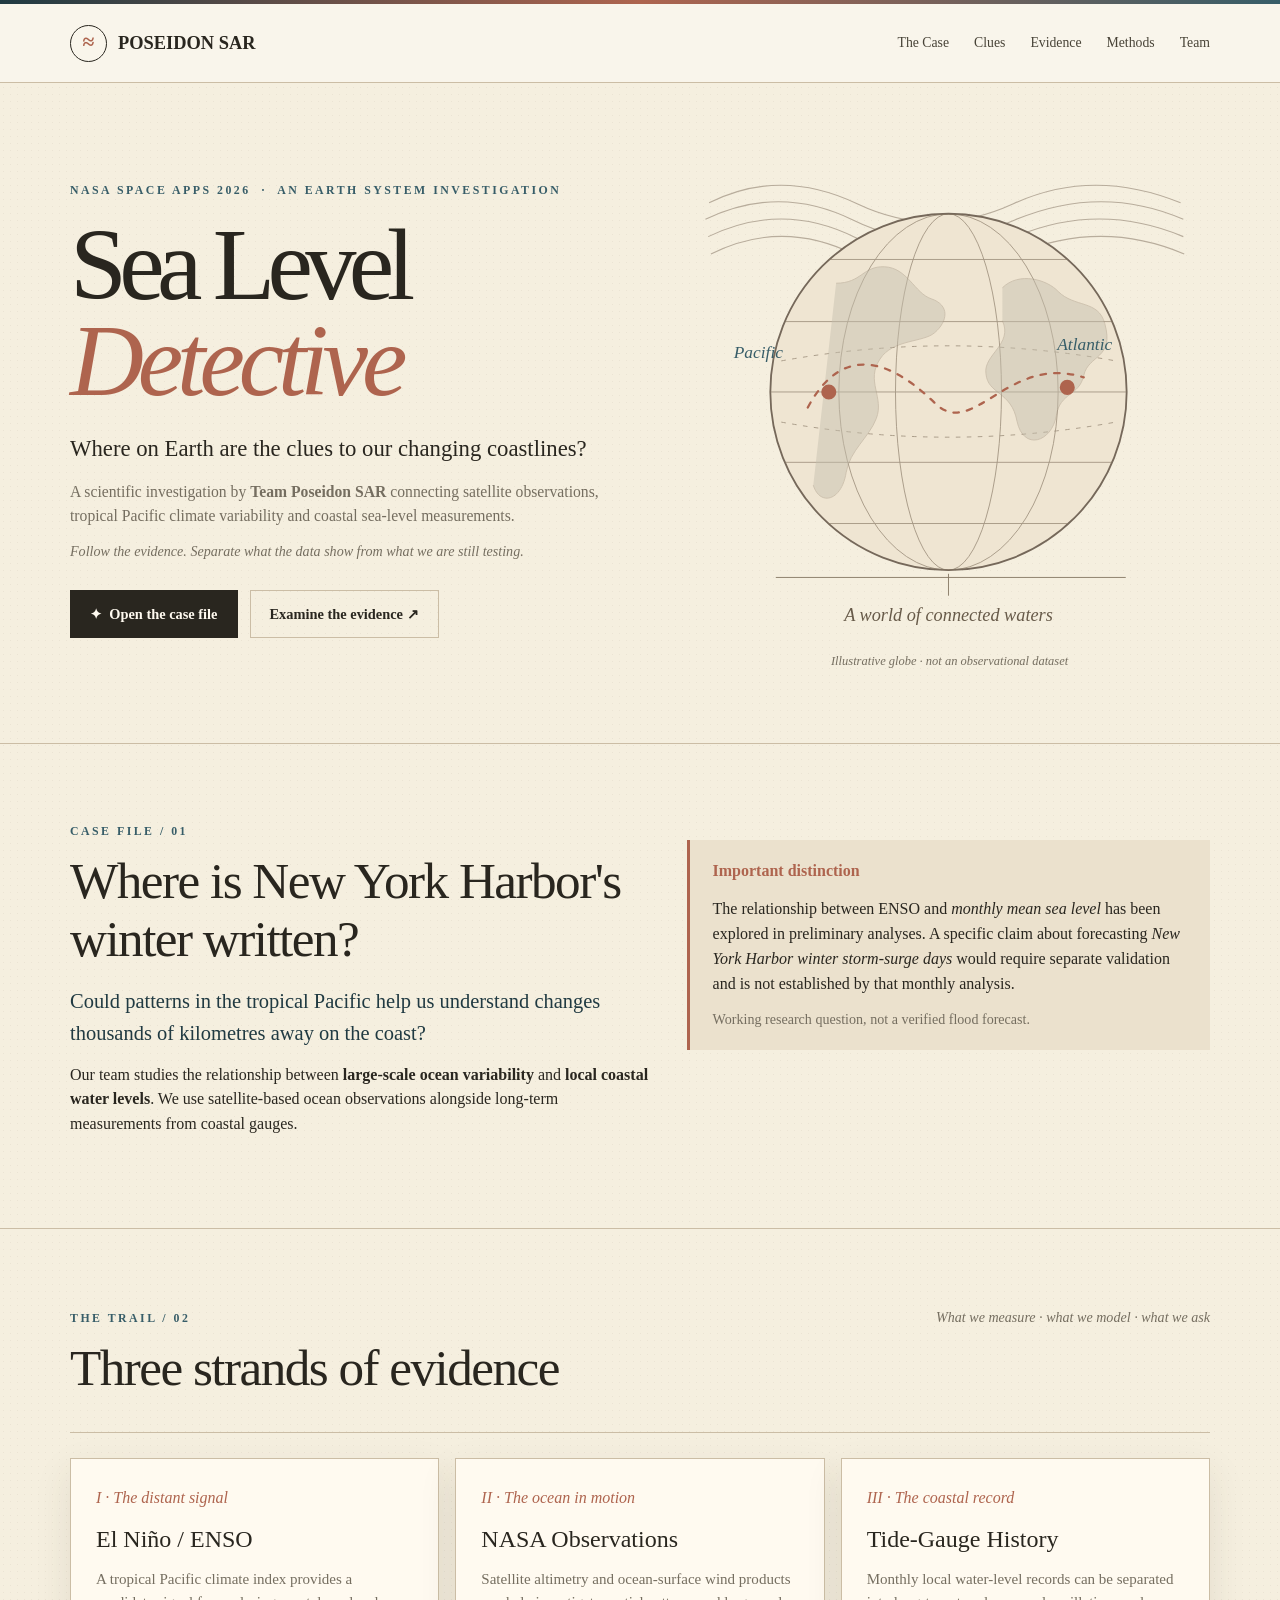
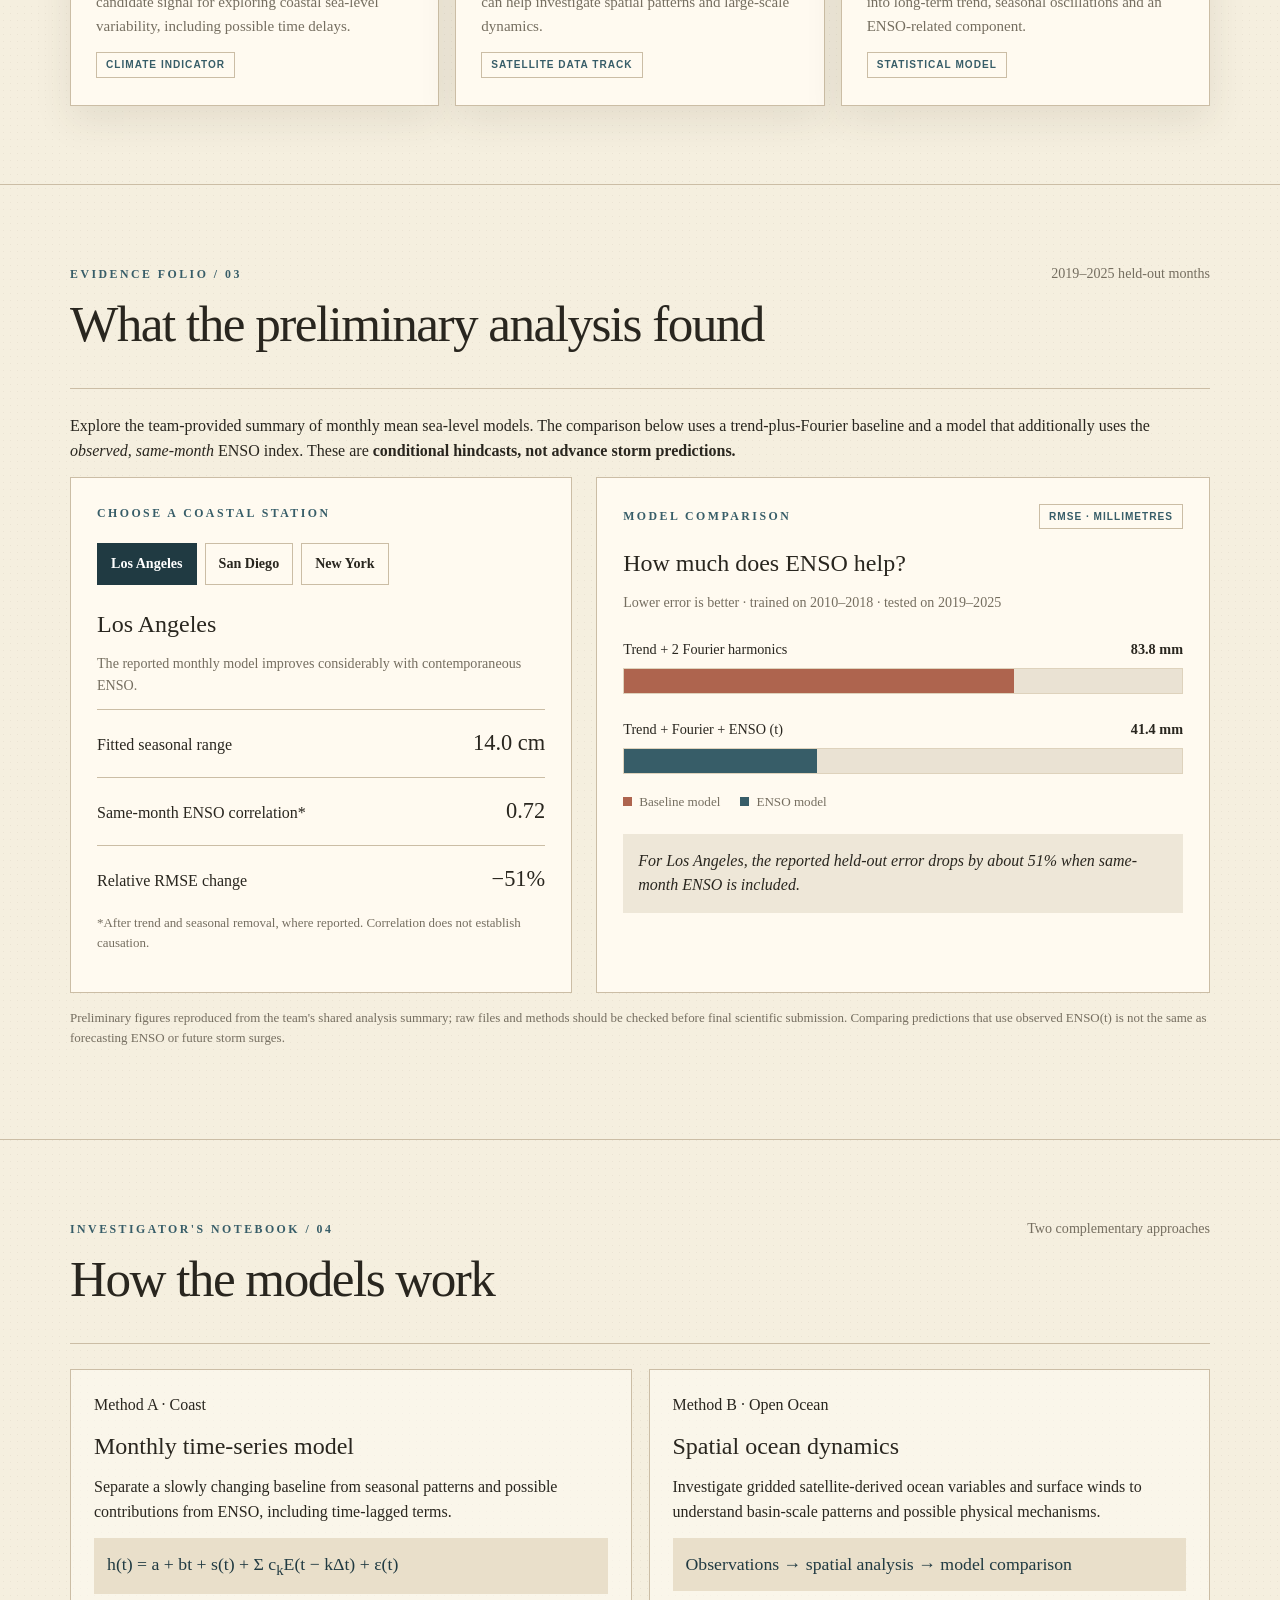
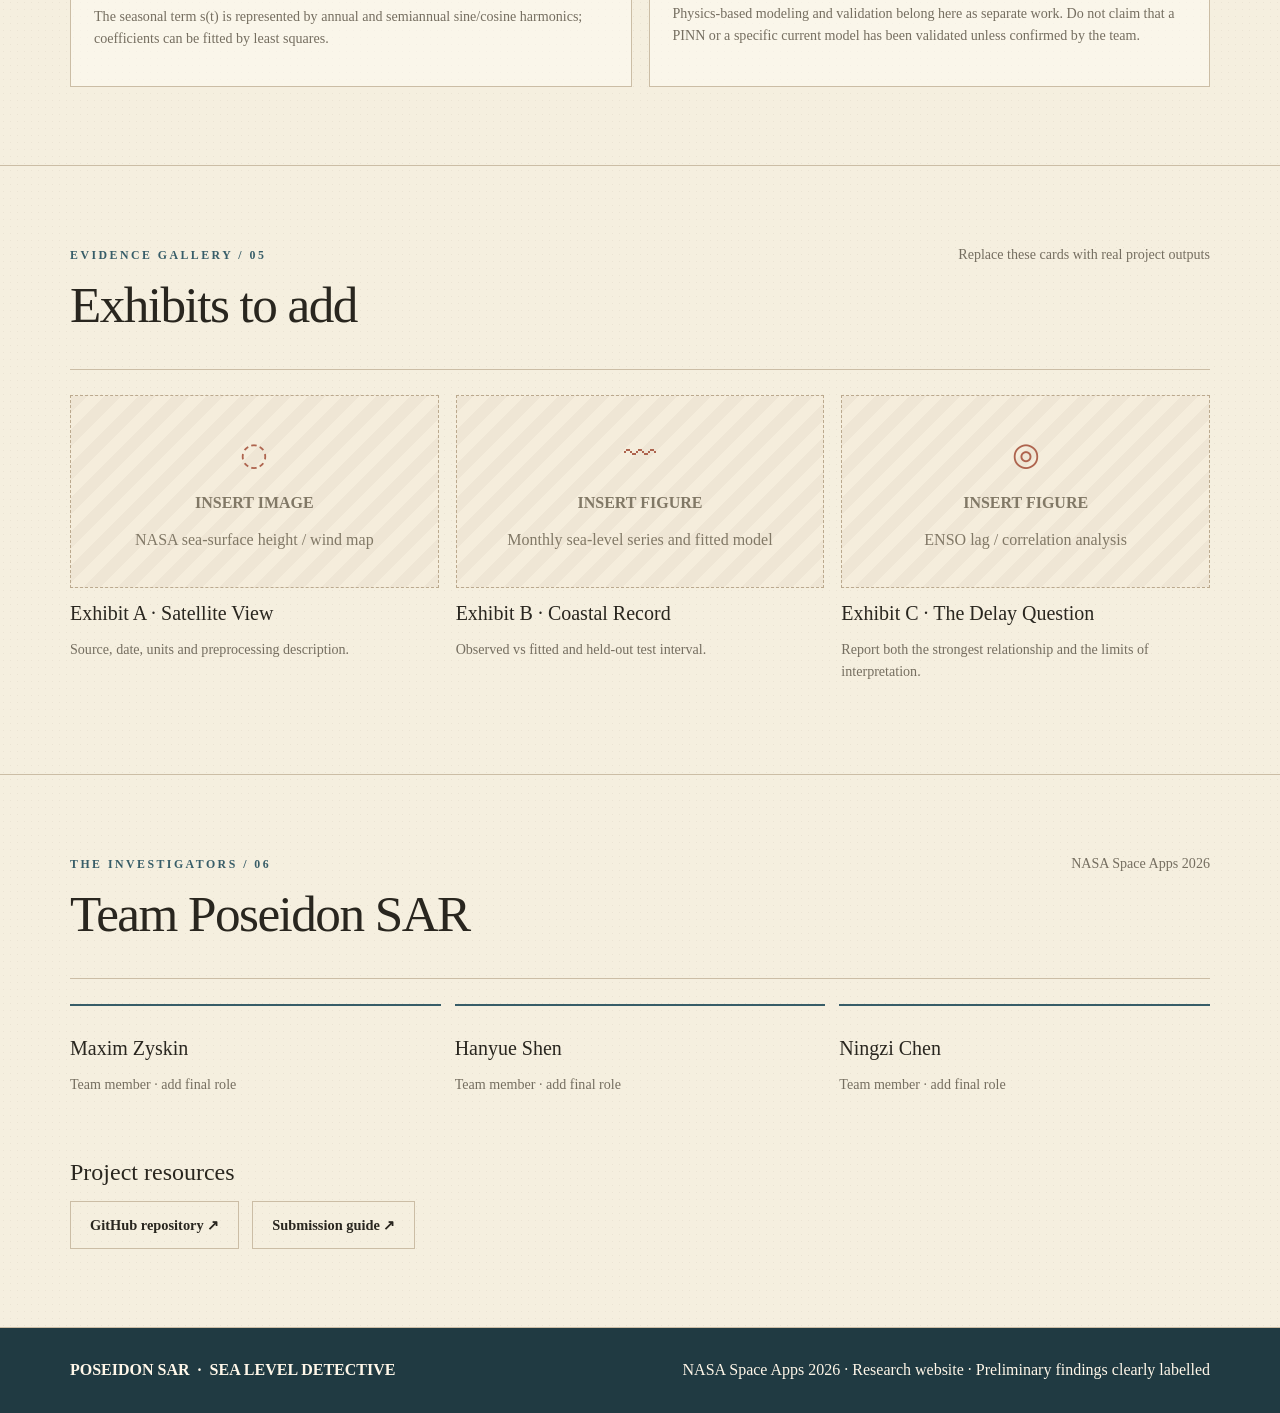
==== commit b2f663d4: "Rename poseidon-sar-sea-level-detective (1).html to index.html" ====
--- a/index.html
+++ b/index.html
@@ -3,116 +3,335 @@
 <head>
   <meta charset="UTF-8" />
   <meta name="viewport" content="width=device-width, initial-scale=1" />
-  <meta name="theme-color" content="#071924" />
-  <meta name="description" content="Ocean Signals — an editable website framework for a NASA Space Apps ocean data and coastal sea-level research project." />
-  <title>Ocean Signals | Ocean Data & Coastal Change</title>
+  <meta name="description" content="Poseidon SAR — exploring the connections between global ocean variability and coastal sea level for NASA Space Apps 2026." />
+  <title>Sea Level Detective | Poseidon SAR</title>
   <style>
-    :root{--bg:#071924;--bg2:#0d2531;--panel:#102d3a;--line:#244554;--text:#f4f8f6;--muted:#a8bdc5;--mint:#baffd8;--sea:#65dbe4;--orange:#f6b998;--paper:#f1f5f1;--ink:#142b33;--radius:22px}
-    *,*::before,*::after{box-sizing:border-box}html{scroll-behavior:smooth;scroll-padding-top:90px}body{margin:0;background:var(--bg);color:var(--text);font-family:Inter,ui-sans-serif,-apple-system,BlinkMacSystemFont,"Segoe UI",sans-serif;-webkit-font-smoothing:antialiased}a{color:inherit;text-decoration:none}button{font:inherit}button:focus-visible,a:focus-visible{outline:3px solid var(--mint);outline-offset:4px}::selection{background:var(--mint);color:var(--ink)}.container{width:min(1180px,calc(100% - 72px));margin:auto}.caps{font-size:11px;font-weight:800;text-transform:uppercase;letter-spacing:.18em}.muted{color:var(--muted)}.eyebrow{display:inline-flex;align-items:center;gap:10px;color:var(--mint)}.eyebrow::before{content:"";width:23px;height:1px;background:currentColor}.section-title{font-size:clamp(36px,4.4vw,62px);line-height:1.08;letter-spacing:-.055em;font-weight:650;margin:20px 0}.section-lead{font-size:17px;line-height:1.8;color:var(--muted);max-width:660px}.section-pad{padding:116px 0}.nowrap{white-space:nowrap}
-    /* Header */
-    .site-header{position:sticky;top:0;z-index:10;background:rgba(7,25,36,.87);backdrop-filter:blur(17px);border-bottom:1px solid rgba(164,208,213,.14)}.header-inner{display:flex;align-items:center;justify-content:space-between;min-height:77px;gap:22px}.brand{display:flex;align-items:center;gap:11px;min-width:0}.brand-symbol{display:grid;place-items:center;width:37px;height:37px;border:1px solid rgba(186,255,216,.6);border-radius:50%}.brand-symbol svg{width:24px}.brand-name{font-size:16px;letter-spacing:-.03em;font-weight:750}.brand-sub{font-size:10px;display:block;letter-spacing:.16em;color:#97b8bb;font-weight:700;margin-top:3px}.desktop-nav{display:flex;gap:32px;align-items:center}.desktop-nav a{font-size:13px;color:#bed0d3;transition:color .2s}.desktop-nav a:hover{color:var(--mint)}.nav-action{border:1px solid #54747e;color:var(--text);border-radius:100px;padding:11px 18px;font-size:12px;font-weight:750;transition:.2s}.nav-action:hover{background:var(--mint);border-color:var(--mint);color:var(--ink)}.menu-toggle{display:none;background:none;border:1px solid var(--line);border-radius:12px;color:var(--text);padding:9px 11px}.mobile-nav{display:none}
-    /* Hero */
-    .hero{position:relative;overflow:hidden;padding:85px 0 68px;background:radial-gradient(ellipse 75% 70% at 88% 32%,rgba(29,100,117,.34),transparent 66%),var(--bg)}.hero::after{content:"";position:absolute;inset:0;pointer-events:none;background-image:linear-gradient(rgba(159,210,210,.035) 1px,transparent 1px),linear-gradient(90deg,rgba(159,210,210,.035) 1px,transparent 1px);background-size:70px 70px;mask-image:linear-gradient(90deg,transparent,#000)}.hero-grid{position:relative;z-index:1;display:grid;grid-template-columns:1.02fr .98fr;gap:46px;align-items:center}.hero-tag{display:inline-flex;align-items:center;gap:10px;color:#a1e5d7;font-size:11px;font-weight:800;letter-spacing:.13em;text-transform:uppercase}.pulse-dot{width:7px;height:7px;border-radius:50%;background:var(--mint);box-shadow:0 0 0 4px rgba(186,255,216,.1)}.hero h1{font-weight:650;letter-spacing:-.07em;font-size:clamp(55px,6.4vw,91px);line-height:1.01;max-width:680px;margin:25px 0}.hero h1 em{font-style:normal;color:var(--mint)}.hero p{max-width:510px;font-size:17px;line-height:1.85;color:#b5cdd1;margin:0 0 30px}.hero-actions{display:flex;gap:12px;flex-wrap:wrap}.btn{display:inline-flex;align-items:center;justify-content:center;gap:12px;border:1px solid transparent;border-radius:100px;padding:15px 22px;font-weight:750;font-size:13px;cursor:pointer;transition:transform .18s,background .18s,border-color .18s}.btn:hover{transform:translateY(-2px)}.btn-primary{background:var(--mint);color:var(--ink)}.btn-primary:hover{background:#ddffeb}.btn-secondary{color:var(--text);border-color:#486977;background:rgba(8,31,42,.7)}.btn-secondary:hover{border-color:var(--mint)}.hero-note{display:flex;gap:18px;align-items:center;margin-top:39px;color:#8facb7;font-size:11px;font-weight:750;letter-spacing:.12em}.hero-note span + span{border-left:1px solid #54717b;padding-left:18px}
-    /* Illustration: intentionally conceptual, not empirical data */
-    .visual-wrap{position:relative}.visual-card{position:relative;isolation:isolate;min-height:518px;border:1px solid #355663;border-radius:30px;overflow:hidden;background:radial-gradient(circle at 50% 43%,#214e59 0,#103341 38%,#0a2430 90%);box-shadow:0 30px 70px rgba(0,0,0,.18)}.visual-card::after{content:"";position:absolute;inset:0;z-index:-1;background-image:linear-gradient(rgba(159,220,227,.08) 1px,transparent 1px),linear-gradient(90deg,rgba(159,220,227,.08) 1px,transparent 1px);background-size:42px 42px;transform:perspective(400px) rotateX(4deg)}.visual-top{position:absolute;top:26px;left:28px;right:28px;display:flex;align-items:center;justify-content:space-between}.visual-top span:first-child{color:#b7f4df}.visual-top span:last-child{border:1px solid #37606b;color:#a8c7cb;padding:7px 10px;border-radius:30px;font-size:9px}.visual-content{position:absolute;inset:85px 18px 86px;display:flex;align-items:center;justify-content:center}.visual-content svg{width:100%;height:100%;overflow:visible}.visual-bottom{position:absolute;bottom:21px;left:25px;right:25px;display:flex;gap:8px;flex-wrap:wrap}.signal-chip{background:rgba(5,24,34,.8);border:1px solid #3a6370;border-radius:13px;padding:10px 13px;flex:1;min-width:100px}.signal-chip strong{display:block;font-size:11px;font-weight:700;color:#e6f5f2}.signal-chip span{display:block;margin-top:5px;font-size:9px;color:#93afb8}.floating-label{position:absolute;top:46%;right:-22px;background:#e8f9ed;color:#1d4545;padding:14px 16px;border-radius:14px;box-shadow:0 15px 40px #0003;max-width:170px}.floating-label strong{font-size:12px;display:block}.floating-label small{display:block;margin-top:4px;font-size:10px;line-height:1.5}.visual-disclaimer{text-align:right;margin:12px 2px 0;font-size:10px;letter-spacing:.07em;color:#7397a1}
-    /* Summary strip */
-    .strip{background:#0a202b;border-top:1px solid #1c3e4b;border-bottom:1px solid #1c3e4b}.strip-grid{display:grid;grid-template-columns:repeat(3,1fr)}.strip-item{padding:31px 26px;border-right:1px solid #294654;display:flex;align-items:center;gap:17px}.strip-item:first-child{padding-left:0}.strip-item:last-child{border-right:0}.strip-num{color:var(--mint);font-size:12px;font-weight:750;letter-spacing:.12em}.strip-item strong{display:block;font-size:13px}.strip-item small{display:block;color:#8dabb4;margin-top:5px;font-size:11px}
-    /* Sections */
-    .intro-grid{display:grid;grid-template-columns:.95fr 1.05fr;gap:100px;align-items:start}.intro-quote{color:var(--ink);background:var(--paper);border-radius:25px;padding:35px 38px;position:relative}.intro-quote::before{content:'“';font-family:Georgia,serif;font-size:80px;line-height:1;color:#93b7aa}.intro-quote p{font-size:clamp(22px,2.4vw,30px);line-height:1.37;letter-spacing:-.04em;font-weight:600;margin:0 0 25px}.intro-quote small{font-size:11px;letter-spacing:.13em;text-transform:uppercase;font-weight:800;color:#497171}
-    .approach{background:#eaf2ee;color:var(--ink)}.approach .section-lead{color:#547079}.approach .eyebrow{color:#2e7978}.approach-heading{display:flex;justify-content:space-between;align-items:end;gap:35px;margin-bottom:35px}.approach-heading .section-title{max-width:650px}.method-grid{display:grid;grid-template-columns:repeat(3,minmax(0,1fr));gap:16px}.method-card{border:1px solid #cbdcd7;background:#f7faf7;padding:32px 29px 31px;border-radius:22px;min-height:333px;display:flex;flex-direction:column}.method-card .method-num{font-size:12px;color:#447f7c;font-weight:800;letter-spacing:.15em}.method-icon{height:76px;display:flex;align-items:center}.method-icon svg{width:57px;height:57px}.method-card h3{letter-spacing:-.035em;font-size:22px;margin:10px 0 12px}.method-card p{color:#536e75;line-height:1.8;font-size:13px;margin:0}.method-source{margin-top:auto;padding-top:20px;font-weight:800;color:#42736d;font-size:10px;letter-spacing:.08em;text-transform:uppercase}
-    .explorer-heading{display:flex;align-items:end;justify-content:space-between;gap:25px;margin-bottom:26px}.tabs{display:inline-flex;gap:5px;flex-wrap:wrap;background:#122f3c;border:1px solid #2c4e5b;padding:5px;border-radius:14px}.tab{border:0;cursor:pointer;padding:12px 16px;border-radius:10px;background:transparent;color:#a5bec5;font-size:12px;font-weight:750}.tab[aria-selected="true"]{background:var(--mint);color:#10333a}.tab:hover:not([aria-selected="true"]){color:white;background:#214454}.explorer{border:1px solid #33515b;background:#0d2733;border-radius:25px;padding:24px;display:grid;grid-template-columns:1.18fr .82fr;gap:30px;min-height:440px}.plot-frame{min-height:380px;position:relative;border:1px dashed #51747e;border-radius:16px;display:grid;place-items:center;overflow:hidden;background:radial-gradient(circle at 55% 40%,#1b4752 0,#102a35 53%,#0d2733 100%)}.plot-frame::before{content:"";position:absolute;inset:0;background-image:linear-gradient(#92d6df0b 1px,transparent 1px),linear-gradient(90deg,#92d6df0b 1px,transparent 1px);background-size:31px 31px}.plot-frame img{display:none;position:absolute;inset:0;width:100%;height:100%;object-fit:contain;background:#eaf1ef}.plot-placeholder{position:relative;z-index:1;text-align:center;padding:30px 22px;max-width:315px}.plot-placeholder svg{height:67px;width:67px;opacity:.9}.plot-placeholder strong{font-size:18px;display:block;margin:18px 0 8px}.plot-placeholder p{font-size:12px;color:#9cbec5;line-height:1.8;margin:0}.filename{display:inline-block;background:#0a1e2a;color:#abf6d3;border:1px solid #39616a;border-radius:8px;padding:7px 10px;margin-top:18px;font-size:11px;word-break:break-word}.explorer-content{display:flex;flex-direction:column;justify-content:center;padding:22px 18px 22px 8px}.mini-label{color:var(--mint);font-size:10px;font-weight:800;letter-spacing:.15em;text-transform:uppercase}.explorer-content h3{font-size:clamp(28px,3vw,41px);letter-spacing:-.05em;line-height:1.14;margin:17px 0}.explorer-content p{font-size:14px;line-height:1.9;color:#a9c3c9;margin:0 0 25px}.explorer-content .detail{font-size:12px;color:#d8eeeb;padding-top:20px;border-top:1px solid #35515c}.content-line{margin:10px 0;display:flex;gap:10px}.content-line .symbol{color:var(--mint)}
-    .bridge{padding:65px 0 82px;border-top:1px solid #25434d}.bridge-row{display:grid;grid-template-columns:repeat(4,1fr);gap:11px;margin-top:32px}.bridge-step{position:relative;padding:23px 18px;border-left:1px solid #467079;background:#102b37;min-height:156px}.bridge-step span{font-weight:800;font-size:10px;color:var(--mint);letter-spacing:.13em}.bridge-step h3{font-size:15px;letter-spacing:-.02em;margin:15px 0 8px}.bridge-step p{font-size:12px;line-height:1.7;color:#9cb8c1;margin:0}.bridge-step:not(:last-child)::after{content:'→';position:absolute;top:20px;right:12px;color:#a4e9d5}
-    .resources{background:#eaf2ee;color:var(--ink)}.resources .eyebrow{color:#2d8176}.resources-grid{display:grid;grid-template-columns:1.1fr .9fr;gap:45px}.source-item{display:grid;grid-template-columns:80px 1fr;gap:22px;border-top:1px solid #c9d8d6;padding:26px 0}.source-item:last-child{border-bottom:1px solid #c9d8d6}.source-icon{font-size:11px;letter-spacing:.07em;font-weight:800;border:1px solid #bdd3cb;border-radius:10px;height:43px;display:grid;place-items:center;color:#3f746d}.source-item strong{font-size:15px}.source-item p{color:#5c777a;font-size:12px;line-height:1.7;margin:7px 0 0}.deliverables{background:#d8e8e0;border-radius:24px;padding:35px 34px;height:100%}.deliverables h3{font-size:27px;letter-spacing:-.04em;margin:0 0 15px}.deliverables > p{font-size:13px;line-height:1.8;color:#587775}.deliverable{border-top:1px solid #b6d1c7;padding:20px 0;display:flex;gap:12px}.deliverable span{font-size:12px;font-weight:800;color:#2a7870}.deliverable div strong{display:block;font-size:13px}.deliverable div small{display:block;color:#587775;font-size:12px;line-height:1.6;margin-top:5px}
-    .team-header{display:flex;align-items:end;justify-content:space-between;gap:30px}.team-grid{display:grid;grid-template-columns:repeat(3,1fr);gap:16px;margin-top:30px}.team-card{border:1px solid #31515d;border-radius:20px;padding:30px;background:#0d2733;min-height:194px}.team-avatar{width:42px;height:42px;border-radius:50%;background:#224d53;border:1px solid #437a78;display:grid;place-items:center;font-size:17px;color:var(--mint);margin-bottom:18px}.team-card h3{font-size:17px;letter-spacing:-.03em;margin:0 0 7px}.team-card p{font-size:12px;color:#a1bec5;line-height:1.7;margin:0}.footer-cta{padding:57px 0;background:#baffd8;color:#10343a}.footer-cta .container{display:flex;justify-content:space-between;align-items:center;gap:25px}.footer-cta h2{font-size:clamp(27px,4vw,45px);max-width:720px;line-height:1.14;letter-spacing:-.05em;margin:0}.footer-cta a{background:#0b2c36;color:#e1fff2;flex-shrink:0}.site-footer{border-top:1px solid #214250;padding:33px 0}.footer-row{display:flex;align-items:center;justify-content:space-between;gap:20px}.footer-row span{font-size:12px;color:#8caab3}.footer-row strong{color:#baffd8}.footer-links{display:flex;gap:19px;font-size:12px;color:#b6ced1}.footer-links a:hover{color:var(--mint)}
-    @media(max-width:1100px){.desktop-nav{gap:17px}.hero-grid{gap:20px}.floating-label{right:-8px}.method-card{padding:25px}.intro-grid{gap:50px}}
-    @media(max-width:850px){.container{width:min(100% - 44px,680px)}.desktop-nav,.header-action{display:none}.menu-toggle{display:block}.mobile-nav{display:none;padding:8px 22px 19px;border-top:1px solid #20404e}.mobile-nav.open{display:grid;gap:3px}.mobile-nav a{padding:12px 4px;font-size:14px;color:#d0e4df}.hero{padding:64px 0 52px}.hero-grid,.intro-grid,.resources-grid{grid-template-columns:1fr}.hero h1{font-size:clamp(55px,10vw,82px)}.hero p{max-width:560px}.visual-card{min-height:450px}.floating-label{right:12px}.strip-grid{grid-template-columns:1fr}.strip-item{padding:18px 0;border-right:0;border-bottom:1px solid #294654}.strip-item:last-child{border-bottom:0}.section-pad{padding:76px 0}.intro-grid{gap:30px}.approach-heading,.explorer-heading,.team-header{display:block}.method-grid{grid-template-columns:1fr}.method-card{min-height:0}.method-icon{height:70px}.explorer{grid-template-columns:1fr}.explorer-content{padding:13px 8px 10px}.bridge-row{grid-template-columns:repeat(2,1fr)}.team-grid{grid-template-columns:1fr}.footer-cta .container{display:block}.footer-cta a{margin-top:28px}.footer-row{display:block}.footer-links{margin-top:17px}}
-    @media(max-width:520px){.container{width:calc(100% - 34px)}.hero h1{font-size:54px}.hero-tag{font-size:9px}.hero-note{flex-wrap:wrap;gap:9px}.hero-note span+span{padding-left:9px}.visual-card{min-height:370px;border-radius:21px}.visual-top{top:20px;left:19px;right:19px}.visual-content{inset:73px 7px 85px}.floating-label{top:41%;right:4px;padding:10px;max-width:126px}.floating-label small{font-size:9px}.visual-bottom{bottom:12px;left:10px;right:10px}.signal-chip{min-width:0;padding:7px 8px}.signal-chip strong{font-size:9px}.signal-chip span{font-size:8px}.section-title{font-size:40px}.intro-quote{padding:23px}.tabs{display:grid;grid-template-columns:1fr;width:100%}.explorer{padding:12px}.plot-frame{min-height:290px}.bridge-row{grid-template-columns:1fr}.deliverables{padding:24px}.source-item{grid-template-columns:65px 1fr;gap:15px}}
-    @media(prefers-reduced-motion:reduce){html{scroll-behavior:auto}*,*::before,*::after{animation-duration:.01ms!important;transition-duration:.01ms!important}}
+    :root {
+      --paper: #f5efdf;
+      --paper-light: #fffaf0;
+      --ink: #29261f;
+      --muted: #756e60;
+      --line: #cbbda5;
+      --rust: #ae644e;
+      --ocean: #375d68;
+      --ocean-dark: #203a42;
+      --shadow: 0 14px 35px rgba(70, 54, 35, .10);
+    }
+    * { box-sizing: border-box; }
+    html { scroll-behavior: smooth; }
+    body {
+      margin: 0;
+      font-family: Georgia, 'Times New Roman', serif;
+      color: var(--ink);
+      background-color: var(--paper);
+      background-image: radial-gradient(rgba(74, 60, 40, .06) .65px, transparent .65px);
+      background-size: 7px 7px;
+      line-height: 1.55;
+    }
+    a { color: inherit; }
+    button { font: inherit; }
+    .container { width: min(1140px, calc(100% - 48px)); margin: auto; }
+    .eyebrow { text-transform: uppercase; font-size: .74rem; letter-spacing: .21em; font-weight: 700; color: var(--ocean); }
+    .small { font-size: .88rem; color: var(--muted); }
+    .topline { height: 4px; background: linear-gradient(90deg, var(--ocean-dark), var(--rust), var(--ocean)); }
+    header { background: rgba(250, 246, 237, .95); border-bottom: 1px solid var(--line); }
+    nav { min-height: 78px; display: flex; justify-content: space-between; align-items: center; gap: 25px; }
+    .brand { display: inline-flex; gap: 11px; align-items: center; text-decoration: none; font-weight: 700; font-size: 1.15rem; white-space: nowrap; }
+    .brand-mark { display: grid; place-items: center; width: 37px; height: 37px; border: 1px solid var(--ink); border-radius: 50%; color: var(--rust); font-size: 1.35rem; }
+    .nav-links { display: flex; gap: 25px; flex-wrap: wrap; }
+    .nav-links a { text-decoration: none; font-size: .86rem; color: #484337; }
+    .nav-links a:hover { color: var(--rust); }
+    .hero { overflow: hidden; border-bottom: 1px solid var(--line); }
+    .hero-layout { display: grid; grid-template-columns: 1.07fr .93fr; align-items: center; gap: 20px; min-height: 590px; padding: 65px 0 72px; }
+    .hero h1 { font-size: clamp(4.6rem, 8vw, 7.2rem); font-weight: 500; letter-spacing: -.075em; line-height: .94; margin: 18px 0 22px; }
+    .hero h1 em { display: block; font-weight: 400; color: var(--rust); letter-spacing: -.06em; }
+    .hero-lead { font-size: clamp(1.12rem, 2.2vw, 1.42rem); max-width: 580px; margin: 0 0 13px; }
+    .hero-description { max-width: 555px; color: var(--muted); font-size: .98rem; }
+    .buttons { display: flex; flex-wrap: wrap; gap: 12px; margin-top: 27px; }
+    .button { display: inline-flex; align-items: center; justify-content: center; gap: 9px; padding: 12px 19px; text-decoration: none; border: 1px solid var(--ink); font-weight: 700; font-size: .9rem; background: transparent; transition: .2s ease; }
+    .button:hover { transform: translateY(-2px); }
+    .button.primary { background: var(--ink); color: var(--paper-light); }
+    .button.secondary { border-color: var(--line); }
+    .globe-panel { position: relative; max-width: 590px; margin-inline: auto; width: 100%; }
+    .globe-panel svg { display: block; width: 100%; height: auto; }
+    .globe-caption { font-style: italic; color: var(--muted); font-size: .78rem; text-align: center; margin-top: -8px; }
+    .chapter { padding: 78px 0; border-bottom: 1px solid var(--line); }
+    .section-heading { display: flex; justify-content: space-between; gap: 15px; align-items: baseline; padding-bottom: 17px; border-bottom: 1px solid var(--line); margin-bottom: 25px; }
+    h2 { font-weight: 500; font-size: clamp(2.1rem, 4vw, 3.2rem); line-height: 1.13; letter-spacing: -.03em; margin: 12px 0 18px; }
+    h3 { font-size: 1.5rem; font-weight: 500; margin: 10px 0; }
+    p { margin: 0 0 13px; }
+    .case-grid { display: grid; grid-template-columns: 1.05fr .95fr; gap: 38px; align-items: start; }
+    .case-question { font-size: 1.28rem; color: var(--ocean-dark); }
+    .note { padding: 19px 23px; background: #ebe1cd; border-left: 3px solid var(--rust); }
+    .note strong { color: var(--rust); }
+    .cards { display: grid; grid-template-columns: repeat(3, 1fr); gap: 16px; }
+    .card { background: var(--paper-light); padding: 27px 25px; border: 1px solid var(--line); box-shadow: var(--shadow); }
+    .card .number { color: var(--rust); font-style: italic; font-size: 1rem; }
+    .card p { font-size: .94rem; color: var(--muted); }
+    .tag { display: inline-block; padding: 4px 9px; border: 1px solid var(--line); color: var(--ocean); text-transform: uppercase; font-family: Arial, sans-serif; font-size: .63rem; font-weight: 700; letter-spacing: .1em; }
+    .evidence-shell { display: grid; grid-template-columns: .9fr 1.1fr; gap: 24px; }
+    .evidence-sidebar, .evidence-chart { padding: 26px; background: var(--paper-light); border: 1px solid var(--line); }
+    .tabs { display: flex; gap: 8px; flex-wrap: wrap; margin: 21px 0; }
+    .tab { background: transparent; padding: 9px 13px; border: 1px solid var(--line); color: var(--ink); cursor: pointer; font-weight: 700; font-size: .88rem; }
+    .tab[aria-selected="true"] { background: var(--ocean-dark); color: white; border-color: var(--ocean-dark); }
+    .stat { border-top: 1px solid var(--line); padding: 16px 0; display: flex; justify-content: space-between; align-items: baseline; gap: 15px; }
+    .stat:last-child { padding-bottom: 0; }
+    .stat b { font-size: 1.4rem; font-weight: 500; }
+    .chart-topline { display: flex; justify-content: space-between; gap: 10px; align-items: center; margin-bottom: 16px; }
+    .chart-group { margin-top: 24px; }
+    .chart-label { display: flex; justify-content: space-between; gap: 12px; font-size: .89rem; margin-bottom: 8px; }
+    .track { height: 26px; background: #eae2d3; border: 1px solid #ded2bc; }
+    .fill { width: 0; height: 100%; background: var(--rust); transition: width .4s ease; }
+    .fill.enso { background: var(--ocean); }
+    .legend { display: flex; flex-wrap: wrap; gap: 20px; margin: 18px 0 0; font-size: .82rem; color: var(--muted); }
+    .legend span::before { content: ''; display: inline-block; width: 9px; height: 9px; background: var(--rust); margin-right: 7px; }
+    .legend span:last-child::before { background: var(--ocean); }
+    .result-note { margin-top: 21px; padding: 15px; background: #eee7d8; font-style: italic; }
+    .method-grid { display: grid; grid-template-columns: repeat(2, 1fr); gap: 17px; }
+    .method-step { border: 1px solid var(--line); padding: 23px; background: rgba(255, 251, 243, .58); }
+    .formula { overflow-wrap: anywhere; font-size: 1.11rem; color: var(--ocean-dark); margin-top: 11px; padding: 13px; background: #e9dfca; }
+    .gallery { display: grid; grid-template-columns: repeat(3, 1fr); gap: 17px; }
+    .placeholder { min-height: 193px; display: flex; flex-direction: column; align-items: center; justify-content: center; text-align: center; gap: 12px; color: #817866; border: 1px dashed #bba98e; background: repeating-linear-gradient(135deg, #efe6d5, #efe6d5 12px, #f5eddc 12px, #f5eddc 24px); }
+    .placeholder .glyph { font-size: 2rem; color: var(--rust); }
+    .gallery h3 { font-size: 1.25rem; }
+    .fineprint { font-size: .81rem; color: var(--muted); }
+    .team-grid { display: grid; grid-template-columns: repeat(3, 1fr); gap: 14px; }
+    .team-member { border-top: 2px solid var(--ocean); padding: 17px 0; }
+    .team-member h3 { font-size: 1.25rem; }
+    .resources { display: flex; gap: 13px; flex-wrap: wrap; }
+    footer { background: var(--ocean-dark); color: #fff7e9; padding: 30px 0; }
+    footer .container { display: flex; justify-content: space-between; gap: 16px; flex-wrap: wrap; }
+    footer a { color: #fff7e9; }
+    @media (max-width: 860px) {
+      .hero-layout, .case-grid, .evidence-shell { grid-template-columns: 1fr; }
+      .hero-layout { padding: 55px 0 58px; }
+      .globe-panel { max-width: 450px; }
+      .cards, .gallery { grid-template-columns: 1fr 1fr; }
+      .nav-links { gap: 12px; }
+    }
+    @media (max-width: 570px) {
+      .container { width: min(100% - 30px, 1140px); }
+      nav { padding: 17px 0; align-items: flex-start; flex-direction: column; gap: 14px; }
+      .nav-links { gap: 14px; }
+      .hero h1 { font-size: clamp(3.5rem, 13vw, 5rem); }
+      .chapter { padding: 56px 0; }
+      .cards, .gallery, .method-grid, .team-grid { grid-template-columns: 1fr; }
+      .section-heading { display: block; }
+    }
+    @media (prefers-reduced-motion: reduce) {
+      html { scroll-behavior: auto; }
+      *, *::before, *::after { transition-duration: .01ms !important; }
+    }
   </style>
 </head>
 <body>
-  <header class="site-header">
-    <div class="container header-inner">
-      <a href="#top" class="brand" aria-label="Ocean Signals home">
-        <span class="brand-symbol" aria-hidden="true"><svg viewBox="0 0 24 24" fill="none"><path d="M2 13c4-5 6 5 10 0s6-5 10 0M2 18c4-5 6 5 10 0s6-5 10 0" stroke="#baffd8" stroke-width="1.8" stroke-linecap="round"/><circle cx="17" cy="5" r="2" fill="#65dbe4"/></svg></span>
-        <span><span class="brand-name">OCEAN SIGNALS</span><span class="brand-sub">A SPACE APPS PROJECT</span></span>
-      </a>
-      <nav class="desktop-nav" aria-label="Main navigation"><a href="#mission">Mission</a><a href="#approach">Approach</a><a href="#explore">Explore</a><a href="#sources">Data & outputs</a><a href="#team">Team</a></nav>
-      <a class="nav-action header-action" href="#explore">View the project ↗</a>
-      <button class="menu-toggle" id="menuToggle" type="button" aria-expanded="false" aria-controls="mobileNav" aria-label="Toggle menu">☰</button>
-    </div>
-    <nav id="mobileNav" class="mobile-nav" aria-label="Mobile navigation"><a href="#mission">Mission</a><a href="#approach">Approach</a><a href="#explore">Explore</a><a href="#sources">Data & outputs</a><a href="#team">Team</a></nav>
+  <div class="topline"></div>
+  <header>
+    <nav class="container" aria-label="Primary navigation">
+      <a href="#home" class="brand"><span class="brand-mark" aria-hidden="true">≈</span> POSEIDON SAR</a>
+      <div class="nav-links">
+        <a href="#case">The Case</a>
+        <a href="#clues">Clues</a>
+        <a href="#evidence">Evidence</a>
+        <a href="#methods">Methods</a>
+        <a href="#team">Team</a>
+      </div>
+    </nav>
   </header>
-  <main id="top">
-    <section class="hero" aria-labelledby="heroTitle"><div class="container hero-grid">
-      <div>
-        <div class="hero-tag"><span class="pulse-dot"></span> OCEAN SCIENCE / DATA / MODELLING</div>
-        <h1 id="heroTitle">A global signal.<br><em>A local story.</em></h1>
-        <p>Exploring how large-scale ocean variability connects to changing sea levels at the coast — through satellite observations, tide-gauge records and interpretable models.</p>
-        <div class="hero-actions"><a href="#explore" class="btn btn-primary">Explore the framework <span aria-hidden="true">↗</span></a><a href="#approach" class="btn btn-secondary">How it works <span aria-hidden="true">↓</span></a></div>
-        <div class="hero-note"><span>NASA SPACE APPS 2026</span><span>OCEAN & COASTAL DATA</span></div>
-      </div>
-      <div class="visual-wrap"><div class="visual-card">
-        <div class="visual-top"><span class="caps">Ocean signal / visual concept</span><span class="caps">00 / Overview</span></div>
-        <div class="visual-content"><svg viewBox="0 0 520 360" role="img" aria-label="Conceptual illustration showing ocean-scale waves connecting to a coastal location; not measured data">
-          <defs><linearGradient id="waveGrad" x1="0" x2="1"><stop offset="0%" stop-color="#3d9da5" stop-opacity="0"/><stop offset="55%" stop-color="#80e5da"/><stop offset="100%" stop-color="#baffd8"/></linearGradient><radialGradient id="glow"><stop offset="0" stop-color="#67dbcd" stop-opacity=".27"/><stop offset="1" stop-color="#67dbcd" stop-opacity="0"/></radialGradient></defs>
-          <circle cx="240" cy="173" r="152" fill="url(#glow)"/>
-          <ellipse cx="244" cy="172" rx="188" ry="116" stroke="#4c8790" stroke-opacity=".5" fill="none" stroke-dasharray="5 7"/>
-          <ellipse cx="244" cy="172" rx="144" ry="88" stroke="#4c8790" stroke-opacity=".35" fill="none"/>
-          <ellipse cx="244" cy="172" rx="96" ry="60" stroke="#4c8790" stroke-opacity=".3" fill="none"/>
-          <path d="M 24 234 C 65 231 68 154 111 160 S 163 268 206 214 262 109 307 145 358 246 400 183 442 125 496 150" fill="none" stroke="url(#waveGrad)" stroke-width="3.4" stroke-linecap="round"/>
-          <path d="M 24 266 C 65 263 68 186 111 192 S 163 300 206 246 262 141 307 177 358 278 400 215 442 157 496 182" fill="none" stroke="#56b2b9" stroke-opacity=".27" stroke-width="1.4"/>
-          <path d="M 24 206 C 65 203 68 126 111 132 S 163 240 206 186 262 81 307 117 358 218 400 155 442 97 496 122" fill="none" stroke="#56b2b9" stroke-opacity=".25" stroke-width="1.4"/>
-          <circle cx="117" cy="160" r="7" fill="#a9ffe0"/><circle cx="117" cy="160" r="15" fill="none" stroke="#a9ffe0" stroke-opacity=".45"/>
-          <circle cx="401" cy="184" r="7" fill="#f6b998"/><circle cx="401" cy="184" r="21" stroke="#f6b998" stroke-opacity=".4" fill="none"/>
-          <path d="M117 160V100H65M401 184V95H462" stroke="#95c5c5" stroke-width="1" stroke-dasharray="3 4" fill="none"/>
-          <text x="65" y="88" fill="#baffd8" font-size="10" font-weight="700" letter-spacing="1.2">GLOBAL</text><text x="65" y="103" fill="#94b9bd" font-size="9">Ocean variability</text>
-          <text x="404" y="79" fill="#ffd6bf" font-size="10" font-weight="700" letter-spacing="1.2">LOCAL</text><text x="404" y="93" fill="#94b9bd" font-size="9">Coastal response</text>
-        </svg></div>
-        <div class="visual-bottom"><div class="signal-chip"><strong>Satellite data</strong><span>Broad-area observations</span></div><div class="signal-chip"><strong>ENSO index</strong><span>Climate-scale variability</span></div><div class="signal-chip"><strong>Tide gauges</strong><span>Coastal measurements</span></div></div>
-      </div><div class="floating-label"><strong>One connected story</strong><small>From basin-scale patterns to coastal sea level</small></div><div class="visual-disclaimer">ILLUSTRATIVE DESIGN — NOT SCIENTIFIC DATA</div></div>
-    </div></section>
-    <div class="strip"><div class="container strip-grid"><div class="strip-item"><span class="strip-num">01</span><span><strong>Observe the ocean</strong><small>Satellite maps and basin-scale signals</small></span></div><div class="strip-item"><span class="strip-num">02</span><span><strong>Build interpretable models</strong><small>Trend, seasonality and climate drivers</small></span></div><div class="strip-item"><span class="strip-num">03</span><span><strong>Connect to communities</strong><small>Local tide gauges and coastal context</small></span></div></div></div>
-    <section class="section-pad" id="mission"><div class="container intro-grid"><div><div class="eyebrow caps">The mission</div><h2 class="section-title">The ocean is connected. Our data should be, too.</h2><p class="section-lead">A large-scale ocean event may leave different signatures along different coastlines. Our project brings global observations and local records into the same frame so those connections can be explored, measured and communicated.</p></div><aside class="intro-quote"><p>How do we translate ocean-scale patterns into a clearer understanding of change at the coastline?</p><small>Our guiding research question</small></aside></div></section>
-    <section class="section-pad approach" id="approach"><div class="container"><div class="approach-heading"><div><div class="eyebrow caps">Our approach</div><h2 class="section-title">Three layers.<br>One research question.</h2></div><p class="section-lead">This section outlines the intended workflow, not completed results. Add methods, equations and verified findings as the analysis develops.</p></div><div class="method-grid">
-      <article class="method-card"><div class="method-num">STAGE / 01</div><div class="method-icon"><svg viewBox="0 0 64 64" fill="none"><circle cx="32" cy="32" r="25" stroke="#27867f" stroke-width="2"/><ellipse cx="32" cy="32" rx="12" ry="25" stroke="#79b2a5" stroke-width="1.6"/><path d="M8 32h48M15 19h34M15 45h34" stroke="#79b2a5" stroke-width="1.5"/><path d="M11 35c12-10 21 12 42-2" stroke="#e59c76" stroke-width="3"/></svg></div><h3>Global observations</h3><p>Visualize NASA ocean-related satellite products and identify relevant spatial patterns, such as sea-surface height anomalies and surface winds.</p><div class="method-source">NASA DATA / OCEAN DYNAMICS</div></article>
-      <article class="method-card"><div class="method-num">STAGE / 02</div><div class="method-icon"><svg viewBox="0 0 64 64" fill="none"><path d="M7 51V11M7 51h50" stroke="#27867f" stroke-width="2"/><path d="M10 32c7-23 12-23 19 0s13 23 20 0 8-16 10-13" stroke="#27867f" stroke-width="2.8"/><path d="M10 41c11-4 14-20 24-9s17-7 25-15" stroke="#e59c76" stroke-width="2" stroke-dasharray="3 4"/></svg></div><h3>Seasonal & climate models</h3><p>Use transparent statistical models to compare trends, recurring seasonal cycles and ENSO-related variation in water-level records.</p><div class="method-source">FOURIER / ENSO / VALIDATION</div></article>
-      <article class="method-card"><div class="method-num">STAGE / 03</div><div class="method-icon"><svg viewBox="0 0 64 64" fill="none"><path d="M7 39c8-15 12 13 22 0s15 13 28-2" stroke="#27867f" stroke-width="2.8"/><path d="M9 24 25 11l15 11v21M29 11v17M40 25l15-7v25" stroke="#79b2a5" stroke-width="2"/><circle cx="23" cy="49" r="3" fill="#e59c76"/><path d="M23 49h30" stroke="#e59c76" stroke-dasharray="4 3"/></svg></div><h3>Local coastal context</h3><p>Compare outcomes across selected tide-gauge sites and discuss what the analysis can — and cannot — tell us about coastal conditions.</p><div class="method-source">COASTAL STATIONS / COMMUNITIES</div></article>
-    </div></div></section>
-    <section class="section-pad" id="explore"><div class="container"><div class="explorer-heading"><div><div class="eyebrow caps">Interactive research gallery</div><h2 class="section-title">Explore the evidence.</h2></div></div><div class="tabs" role="tablist" aria-label="Research visualizations"><button type="button" class="tab" role="tab" id="tab-satellite" aria-selected="true" aria-controls="researchPanel" data-view="satellite">Satellite observations</button><button type="button" class="tab" role="tab" id="tab-coastal" aria-selected="false" aria-controls="researchPanel" data-view="coastal" tabindex="-1">Coastal measurements</button><button type="button" class="tab" role="tab" id="tab-model" aria-selected="false" aria-controls="researchPanel" data-view="model" tabindex="-1">Model validation</button></div>
-      <div id="researchPanel" class="explorer" role="tabpanel" aria-labelledby="tab-satellite" tabindex="0"><div class="plot-frame"><img id="galleryImage" alt="" /><div id="plotPlaceholder" class="plot-placeholder"><svg viewBox="0 0 76 76" fill="none" aria-hidden="true"><rect x="8" y="13" width="60" height="50" rx="9" stroke="#86dfd6" stroke-width="1.8"/><path d="M18 49l14-14 10 8 15-21" stroke="#baffd8" stroke-width="2.8" stroke-linecap="round" stroke-linejoin="round"/><circle cx="55" cy="22" r="4" fill="#f6b998"/></svg><strong id="placeholderHeading">Your satellite map goes here</strong><p id="placeholderText">Drop a map exported from your NASA data workflow into the assets folder.</p><code class="filename" id="assetPath">assets/ssh-map.png</code></div></div><div class="explorer-content"><span id="panelLabel" class="mini-label">FIGURE 01 / PLACEHOLDER</span><h3 id="panelTitle">See the big picture.</h3><p id="panelDescription">Display a satellite-derived ocean map here. This panel is designed to host your team's processed figure without claiming an analysis that has not been added yet.</p><div class="detail"><div class="content-line"><span class="symbol">↗</span><span id="panelLine1">Suggested content: sea-surface height anomaly map</span></div><div class="content-line"><span class="symbol">↗</span><span id="panelLine2">Replace the PNG without changing the page layout</span></div></div></div></div>
-      <p class="muted" style="font-size:11px;line-height:1.8;margin:15px 4px 0">Editor note: Upload an image at the filename shown above to display it automatically. Until then, the page intentionally shows a placeholder.</p>
-    </div></section>
-    <section class="bridge"><div class="container"><div class="eyebrow caps">From data to a story</div><div class="bridge-row"><div class="bridge-step"><span>01 / COLLECT</span><h3>Find reliable observations</h3><p>Source NASA and coastal measurements and document their coverage.</p></div><div class="bridge-step"><span>02 / PROCESS</span><h3>Prepare comparable signals</h3><p>Align time periods, baselines, units and missing observations.</p></div><div class="bridge-step"><span>03 / TEST</span><h3>Model and evaluate</h3><p>Compare methods against withheld observations, with limitations.</p></div><div class="bridge-step"><span>04 / EXPLAIN</span><h3>Make it understandable</h3><p>Present the visuals, main findings and broader relevance.</p></div></div></div></section>
-    <section class="section-pad resources" id="sources"><div class="container resources-grid"><div><div class="eyebrow caps">Data sources</div><h2 class="section-title">Built on observed data.</h2><p class="section-lead" style="margin-bottom:28px;color:#5c777a">Add precise datasets, links, version numbers and date ranges as your team finalizes the analysis.</p><div class="source-item"><div class="source-icon">NASA</div><div><strong>Satellite ocean observations</strong><p>Example: satellite altimetry / sea-surface height products via NASA's ocean-data archives.</p></div></div><div class="source-item"><div class="source-icon">NOAA</div><div><strong>Coastal water-level records</strong><p>Tide-gauge time series for site-level measurements and comparison.</p></div></div><div class="source-item"><div class="source-icon">ENSO</div><div><strong>Climate indices</strong><p>Niño-3.4 or another documented index for large-scale climate variability.</p></div></div></div><aside class="deliverables"><h3>Project deliverables</h3><p>Keep this checklist current as code, visuals and presentation materials become available.</p><div class="deliverable"><span>01</span><div><strong>Analysis & reproducible code</strong><small>Link the GitHub folder, scripts and method documentation.</small></div></div><div class="deliverable"><span>02</span><div><strong>Visualizations & figures</strong><small>Upload verified charts and short explanatory captions.</small></div></div><div class="deliverable"><span>03</span><div><strong>Short project presentation</strong><small>Add a video link or slide deck once completed.</small></div></div><div class="deliverable"><span>04</span><div><strong>Limits & next steps</strong><small>Explain uncertainty and future work, particularly for flooding applications.</small></div></div></aside></div></section>
-    <section class="section-pad" id="team"><div class="container"><div class="team-header"><div><div class="eyebrow caps">The people behind the project</div><h2 class="section-title">Our team.</h2></div><p class="section-lead">Replace these role placeholders with confirmed team names, contributions and optional profile links.</p></div><div class="team-grid"><div class="team-card"><span class="team-avatar" aria-hidden="true">01</span><h3>Ocean research & modeling</h3><p>Team member name · Scientific approach and physical interpretation.</p></div><div class="team-card"><span class="team-avatar" aria-hidden="true">02</span><h3>Data analysis & validation</h3><p>Team member name · Data preparation and model evaluation.</p></div><div class="team-card"><span class="team-avatar" aria-hidden="true">03</span><h3>Website & presentation</h3><p>Team member name · Visual storytelling and project interface.</p></div></div></div></section>
-    <section class="footer-cta"><div class="container"><h2>Turning complex ocean observations into a story people can explore.</h2><a href="#top" class="btn">Back to the top ↑</a></div></section>
+
+  <main>
+    <section class="hero" id="home">
+      <div class="container hero-layout">
+        <div>
+          <div class="eyebrow">NASA Space Apps 2026 &nbsp;·&nbsp; An Earth System Investigation</div>
+          <h1>Sea Level <em>Detective</em></h1>
+          <p class="hero-lead">Where on Earth are the clues to our changing coastlines?</p>
+          <p class="hero-description">A scientific investigation by <strong>Team Poseidon SAR</strong> connecting satellite observations, tropical Pacific climate variability and coastal sea-level measurements.</p>
+          <p class="small"><em>Follow the evidence. Separate what the data show from what we are still testing.</em></p>
+          <div class="buttons">
+            <a href="#case" class="button primary">✦ &nbsp;Open the case file</a>
+            <a href="#evidence" class="button secondary">Examine the evidence ↗</a>
+          </div>
+        </div>
+        <div class="globe-panel">
+          <!-- Decorative globe. It is an illustration, NOT a map of scientific measurements. -->
+          <svg viewBox="0 0 570 560" xmlns="http://www.w3.org/2000/svg" role="img" aria-label="Decorative vintage globe with ocean wave motifs">
+            <defs>
+              <clipPath id="globeClip"><circle cx="284" cy="267" r="195"/></clipPath>
+            </defs>
+            <g fill="none" stroke="#9c8e7d" stroke-width="1.2" opacity=".68">
+              <path d="M22 60 Q100 21 184 61 T355 61 T538 60"/>
+              <path d="M18 78 Q99 39 180 79 T356 79 T541 78"/>
+              <path d="M21 97 Q102 58 182 98 T355 98 T541 97"/>
+              <path d="M24 116 Q102 77 182 117 T356 117 T542 116"/>
+            </g>
+            <circle cx="284" cy="267" r="195" fill="#efe5d2" stroke="#76695b" stroke-width="2"/>
+            <g clip-path="url(#globeClip)" fill="none" stroke="#887966" opacity=".72">
+              <ellipse cx="284" cy="267" rx="58" ry="195"/><ellipse cx="284" cy="267" rx="120" ry="195"/>
+              <path d="M89 267H479M104 190H464M104 344H464M142 122H426M142 411H426"/>
+              <path d="M101 233Q284 200 467 233 M101 300Q284 333 467 300" stroke-dasharray="5 7"/>
+              <path d="M161 148c28 0 29-19 53-18 25 1 33 29 51 35 21 7 18 25 4 37-12 11-46 7-60 29-16 24 5 42-4 65-8 21-29 35-33 59-5 32-29 37-36 14M343 153c18-18 49-9 61 4 18 18 44 9 51 35 11 39-18 34-23 57-5 23-26 18-30 44-5 29-36 39-43 6-6-33-32-29-34-52-3-21 30-32 18-58" fill="#b5b1a0" opacity=".47"/>
+            </g>
+            <g fill="none" stroke="#ae644e" stroke-width="2.5" stroke-linecap="round">
+              <path d="M130 284C174 202 234 245 270 280C311 319 350 225 432 251" stroke-dasharray="6 9"/>
+              <circle cx="153" cy="267" r="7" fill="#ae644e"/><circle cx="414" cy="262" r="7" fill="#ae644e"/>
+            </g>
+            <g font-family="Georgia, serif" fill="#375d68" font-size="19" font-style="italic">
+              <text x="49" y="230">Pacific</text><text x="403" y="221">Atlantic</text>
+            </g>
+            <g stroke="#887966" fill="none" stroke-width="1">
+              <path d="M95 470H478M284 466v24"/>
+            </g>
+            <text x="284" y="518" text-anchor="middle" fill="#675a49" font-family="Georgia,serif" font-style="italic" font-size="20">A world of connected waters</text>
+          </svg>
+          <div class="globe-caption">Illustrative globe · not an observational dataset</div>
+        </div>
+      </div>
+    </section>
+
+    <section id="case" class="chapter">
+      <div class="container">
+        <div class="eyebrow">Case File / 01</div>
+        <div class="case-grid">
+          <div>
+            <h2>Where is New York Harbor's winter written?</h2>
+            <p class="case-question">Could patterns in the tropical Pacific help us understand changes thousands of kilometres away on the coast?</p>
+            <p>Our team studies the relationship between <strong>large-scale ocean variability</strong> and <strong>local coastal water levels</strong>. We use satellite-based ocean observations alongside long-term measurements from coastal gauges.</p>
+          </div>
+          <aside class="note">
+            <p><strong>Important distinction</strong></p>
+            <p>The relationship between ENSO and <em>monthly mean sea level</em> has been explored in preliminary analyses. A specific claim about forecasting <em>New York Harbor winter storm-surge days</em> would require separate validation and is not established by that monthly analysis.</p>
+            <p class="small" style="margin-bottom:0">Working research question, not a verified flood forecast.</p>
+          </aside>
+        </div>
+      </div>
+    </section>
+
+    <section class="chapter" id="clues">
+      <div class="container">
+        <div class="section-heading"><div><div class="eyebrow">The Trail / 02</div><h2>Three strands of evidence</h2></div><span class="small"><em>What we measure · what we model · what we ask</em></span></div>
+        <div class="cards">
+          <article class="card"><span class="number">I · The distant signal</span><h3>El Niño / ENSO</h3><p>A tropical Pacific climate index provides a candidate signal for exploring coastal sea-level variability, including possible time delays.</p><span class="tag">Climate indicator</span></article>
+          <article class="card"><span class="number">II · The ocean in motion</span><h3>NASA Observations</h3><p>Satellite altimetry and ocean-surface wind products can help investigate spatial patterns and large-scale dynamics.</p><span class="tag">Satellite data track</span></article>
+          <article class="card"><span class="number">III · The coastal record</span><h3>Tide-Gauge History</h3><p>Monthly local water-level records can be separated into long-term trend, seasonal oscillations and an ENSO-related component.</p><span class="tag">Statistical model</span></article>
+        </div>
+      </div>
+    </section>
+
+    <section class="chapter" id="evidence">
+      <div class="container">
+        <div class="section-heading"><div><div class="eyebrow">Evidence Folio / 03</div><h2>What the preliminary analysis found</h2></div><span class="small">2019–2025 held-out months</span></div>
+        <p>Explore the team-provided summary of monthly mean sea-level models. The comparison below uses a trend-plus-Fourier baseline and a model that additionally uses the <em>observed, same-month</em> ENSO index. These are <strong>conditional hindcasts, not advance storm predictions.</strong></p>
+        <div class="evidence-shell">
+          <div class="evidence-sidebar">
+            <div class="eyebrow">Choose a coastal station</div>
+            <div class="tabs" role="tablist" aria-label="Coastal station selection">
+              <button type="button" class="tab" data-city="la" role="tab" aria-selected="true">Los Angeles</button>
+              <button type="button" class="tab" data-city="sd" role="tab" aria-selected="false">San Diego</button>
+              <button type="button" class="tab" data-city="ny" role="tab" aria-selected="false">New York</button>
+            </div>
+            <h3 id="city-title">Los Angeles</h3>
+            <p id="city-description" class="small">The reported monthly model improves considerably with contemporaneous ENSO.</p>
+            <div class="stat"><span>Fitted seasonal range</span><b id="city-season">14.0 cm</b></div>
+            <div class="stat"><span>Same-month ENSO correlation*</span><b id="city-corr">0.72</b></div>
+            <div class="stat"><span>Relative RMSE change</span><b id="city-change">−51%</b></div>
+            <p class="fineprint">*After trend and seasonal removal, where reported. Correlation does not establish causation.</p>
+          </div>
+          <div class="evidence-chart" role="tabpanel" aria-label="Sea level model comparison">
+            <div class="chart-topline"><span class="eyebrow">Model comparison</span><span class="tag">RMSE · millimetres</span></div>
+            <h3>How much does ENSO help?</h3>
+            <p class="small">Lower error is better · trained on 2010–2018 · tested on 2019–2025</p>
+            <div class="chart-group">
+              <div class="chart-label"><span>Trend + 2 Fourier harmonics</span><strong id="baseline-text">83.8 mm</strong></div>
+              <div class="track"><div class="fill" id="baseline-bar" style="width:69.8%"></div></div>
+            </div>
+            <div class="chart-group">
+              <div class="chart-label"><span>Trend + Fourier + ENSO (t)</span><strong id="enso-text">41.4 mm</strong></div>
+              <div class="track"><div class="fill enso" id="enso-bar" style="width:34.5%"></div></div>
+            </div>
+            <div class="legend"><span>Baseline model</span><span>ENSO model</span></div>
+            <div class="result-note" id="city-note">For Los Angeles, the reported held-out error drops by about 51% when same-month ENSO is included.</div>
+          </div>
+        </div>
+        <p class="fineprint" style="margin-top:15px">Preliminary figures reproduced from the team's shared analysis summary; raw files and methods should be checked before final scientific submission. Comparing predictions that use observed ENSO(t) is not the same as forecasting ENSO or future storm surges.</p>
+      </div>
+    </section>
+
+    <section class="chapter" id="methods">
+      <div class="container">
+        <div class="section-heading"><div><div class="eyebrow">Investigator's Notebook / 04</div><h2>How the models work</h2></div><span class="small">Two complementary approaches</span></div>
+        <div class="method-grid">
+          <article class="method-step"><span class="number">Method A · Coast</span><h3>Monthly time-series model</h3><p>Separate a slowly changing baseline from seasonal patterns and possible contributions from ENSO, including time-lagged terms.</p><div class="formula">h(t) = a + bt + s(t) + Σ c<sub>k</sub>E(t − kΔt) + ε(t)</div><p class="small" style="margin-top:12px">The seasonal term s(t) is represented by annual and semiannual sine/cosine harmonics; coefficients can be fitted by least squares.</p></article>
+          <article class="method-step"><span class="number">Method B · Open Ocean</span><h3>Spatial ocean dynamics</h3><p>Investigate gridded satellite-derived ocean variables and surface winds to understand basin-scale patterns and possible physical mechanisms.</p><div class="formula">Observations → spatial analysis → model comparison</div><p class="small" style="margin-top:12px">Physics-based modeling and validation belong here as separate work. Do not claim that a PINN or a specific current model has been validated unless confirmed by the team.</p></article>
+        </div>
+      </div>
+    </section>
+
+    <section class="chapter" id="exhibits">
+      <div class="container">
+        <div class="section-heading"><div><div class="eyebrow">Evidence Gallery / 05</div><h2>Exhibits to add</h2></div><span class="small">Replace these cards with real project outputs</span></div>
+        <div class="gallery">
+          <article><div class="placeholder"><div class="glyph">◌</div><strong>INSERT IMAGE</strong><span>NASA sea-surface height / wind map</span></div><h3>Exhibit A · Satellite View</h3><p class="small">Source, date, units and preprocessing description.</p></article>
+          <article><div class="placeholder"><div class="glyph">〰</div><strong>INSERT FIGURE</strong><span>Monthly sea-level series and fitted model</span></div><h3>Exhibit B · Coastal Record</h3><p class="small">Observed vs fitted and held-out test interval.</p></article>
+          <article><div class="placeholder"><div class="glyph">◎</div><strong>INSERT FIGURE</strong><span>ENSO lag / correlation analysis</span></div><h3>Exhibit C · The Delay Question</h3><p class="small">Report both the strongest relationship and the limits of interpretation.</p></article>
+        </div>
+        <!-- EDIT HERE: After uploading an image to your GitHub repository, replace a placeholder div with:
+             <img src="images/your-figure.png" alt="Description of the scientific plot" style="width:100%;height:auto">
+             Then add its actual source and explanatory caption. -->
+      </div>
+    </section>
+
+    <section class="chapter" id="team">
+      <div class="container">
+        <div class="section-heading"><div><div class="eyebrow">The Investigators / 06</div><h2>Team Poseidon SAR</h2></div><span class="small">NASA Space Apps 2026</span></div>
+        <div class="team-grid">
+          <div class="team-member"><h3>Maxim Zyskin</h3><p class="small">Team member · add final role</p></div>
+          <div class="team-member"><h3>Hanyue Shen</h3><p class="small">Team member · add final role</p></div>
+          <div class="team-member"><h3>Ningzi Chen</h3><p class="small">Team member · add final role</p></div>
+        </div>
+        <h3 style="margin-top:28px">Project resources</h3>
+        <div class="resources">
+          <a class="button secondary" href="https://github.com/ivyreia3-boop/wbsite" target="_blank" rel="noopener noreferrer">GitHub repository ↗</a>
+          <a class="button secondary" href="https://www.spaceappschallenge.org/resources/project-submission-guide/" target="_blank" rel="noopener noreferrer">Submission guide ↗</a>
+          <!-- EDIT HERE: Add a link to your final slide deck or video when it is ready. -->
+        </div>
+      </div>
+    </section>
   </main>
-  <footer class="site-footer"><div class="container footer-row"><span><strong>OCEAN SIGNALS</strong> · An independent Space Apps team project. <span id="year"></span></span><nav aria-label="Footer navigation" class="footer-links"><a href="#mission">Mission</a><a href="#explore">Gallery</a><a href="#sources">Sources</a></nav></div></footer>
+
+  <footer><div class="container"><strong>POSEIDON SAR &nbsp;·&nbsp; SEA LEVEL DETECTIVE</strong><span>NASA Space Apps 2026 · Research website · Preliminary findings clearly labelled</span></div></footer>
+
   <script>
-  (function(){
-    // EDIT HERE to change gallery text and the image filenames.
-    // Files will display automatically when uploaded to these exact relative paths.
-    const gallery = {
-      satellite:{label:'FIGURE 01 / SATELLITE DATA',title:'See the big picture.',description:'Display a satellite-derived ocean map here. This panel is designed to host your team\'s processed figure without claiming an analysis that has not been added yet.',placeholderHeading:'Your satellite map goes here',placeholderText:'Drop a map exported from your NASA data workflow into the assets folder.',file:'assets/ssh-map.png',alt:'Satellite-derived ocean observation, supplied by the project team',line1:'Suggested content: sea-surface height anomaly map',line2:'Add a caption, coverage period and source in the final version'},
-      coastal:{label:'FIGURE 02 / COASTAL RECORDS',title:'Zoom into the coast.',description:'Show monthly or higher-frequency coastal water-level observations at selected locations, with clear units and coverage dates.',placeholderHeading:'Your coastal chart goes here',placeholderText:'Export your time-series chart and add it to the assets folder.',file:'assets/coastal-levels.png',alt:'Coastal water-level chart, supplied by the project team',line1:'Suggested content: observed monthly sea-level series',line2:'Keep observed values visually separate from fitted curves'},
-      model:{label:'FIGURE 03 / MODEL CHECK',title:'Make the model accountable.',description:'Present a transparent comparison of a baseline model and its alternatives on independently withheld data. Add numerical results only after verification.',placeholderHeading:'Your validation chart goes here',placeholderText:'Add your model-comparison plot with labeled axes and legend.',file:'assets/model-comparison.png',alt:'Model validation chart, supplied by the project team',line1:'Suggested content: observed versus estimated water levels',line2:'Specify validation period and whether ENSO inputs are observed'}
+    // EDIT HERE: Replace these preliminary summary numbers if your team verifies newer results.
+    // RMSE values are in millimetres for held-out data from 2019–2025.
+    const stations = {
+      la: {name:'Los Angeles', season:'14.0 cm', corr:'0.72', baseline:83.8, enso:41.4, change:'−51%', description:'The reported monthly model improves considerably with contemporaneous ENSO.', note:'For Los Angeles, the reported held-out error drops by about 51% when same-month ENSO is included.'},
+      sd: {name:'San Diego', season:'14.6 cm', corr:'0.72', baseline:100.0, enso:55.2, change:'−45%', description:'The preliminary analysis also finds a strong same-month ENSO association in San Diego.', note:'For San Diego, the reported held-out error drops by about 45% when same-month ENSO is included.'},
+      ny: {name:'New York Harbor', season:'20.6 cm', corr:'Not robust', baseline:106.2, enso:113.0, change:'+6%', description:'Unlike Southern California, New York does not show a comparable improvement in this monthly ENSO model.', note:'For New York, the same-month ENSO model performs worse than the Fourier baseline. This does not establish a New York winter storm-surge forecast.'}
     };
-    const tabs=[...document.querySelectorAll('.tab')], image=document.getElementById('galleryImage'),placeholder=document.getElementById('plotPlaceholder');
-    let token=0;
-    function render(name){
-      const data=gallery[name],active=++token;
-      tabs.forEach(btn=>{const selected=btn.dataset.view===name;btn.setAttribute('aria-selected',String(selected));btn.tabIndex=selected?0:-1;});
-      document.getElementById('researchPanel').setAttribute('aria-labelledby','tab-'+name);
-      const fields={panelLabel:data.label,panelTitle:data.title,panelDescription:data.description,placeholderHeading:data.placeholderHeading,placeholderText:data.placeholderText,assetPath:data.file,panelLine1:data.line1,panelLine2:data.line2};
-      Object.entries(fields).forEach(([id,value])=>document.getElementById(id).textContent=value);
-      image.style.display='none';image.removeAttribute('src');placeholder.style.display='block';
-      const probe=new Image();probe.onload=()=>{if(active!==token)return;image.src=data.file;image.alt=data.alt;image.style.display='block';placeholder.style.display='none'};probe.onerror=()=>{};probe.src=data.file;
-    }
-    tabs.forEach((btn,i)=>{btn.addEventListener('click',()=>render(btn.dataset.view));btn.addEventListener('keydown',event=>{if(event.key==='ArrowRight'||event.key==='ArrowLeft'||event.key==='Home'||event.key==='End'){event.preventDefault();let next=event.key==='Home'?0:event.key==='End'?tabs.length-1:(i+(event.key==='ArrowRight'?1:-1)+tabs.length)%tabs.length;tabs[next].focus();render(tabs[next].dataset.view)}})});
-    const toggle=document.getElementById('menuToggle'),mobile=document.getElementById('mobileNav');toggle.addEventListener('click',()=>{const opened=mobile.classList.toggle('open');toggle.setAttribute('aria-expanded',String(opened));toggle.textContent=opened?'✕':'☰'});mobile.querySelectorAll('a').forEach(a=>a.addEventListener('click',()=>{mobile.classList.remove('open');toggle.setAttribute('aria-expanded','false');toggle.textContent='☰'}));
-    document.getElementById('year').textContent=new Date().getFullYear();render('satellite');
-  })();
+    const maxRMSE = 120;
+    function renderStation(key) {
+      const city = stations[key];
+      if (!city) return;
+      document.getElementById('city-title').textContent = city.name;
+      document.getElementById('city-description').textContent = city.description;
+      document.getElementById('city-season').textContent = city.season;
+      document.getElementById('city-corr').textContent = city.corr;
+      document.getElementById('city-change').textContent = city.change;
+      document.getElementById('baseline-text').textContent = city.baseline.toFixed(1) + ' mm';
+      document.getElementById('enso-text').textContent = city.enso.toFixed(1) + ' mm';
+      document.getElementById('baseline-bar').style.width = (100 * city.baseline / maxRMSE) + '%';
+      document.getElementById('enso-bar').style.width = (100 * city.enso / maxRMSE) + '%';
+      document.getElementById('city-note').textContent = city.note;
+      document.querySelectorAll('.tab').forEach(button => {
+        const selected = button.dataset.city === key;
+        button.setAttribute('aria-selected', String(selected));
+      });
+    }
+    document.querySelectorAll('.tab').forEach(button => {
+      button.addEventListener('click', () => renderStation(button.dataset.city));
+    });
+    renderStation('la');
   </script>
 </body>
 </html>
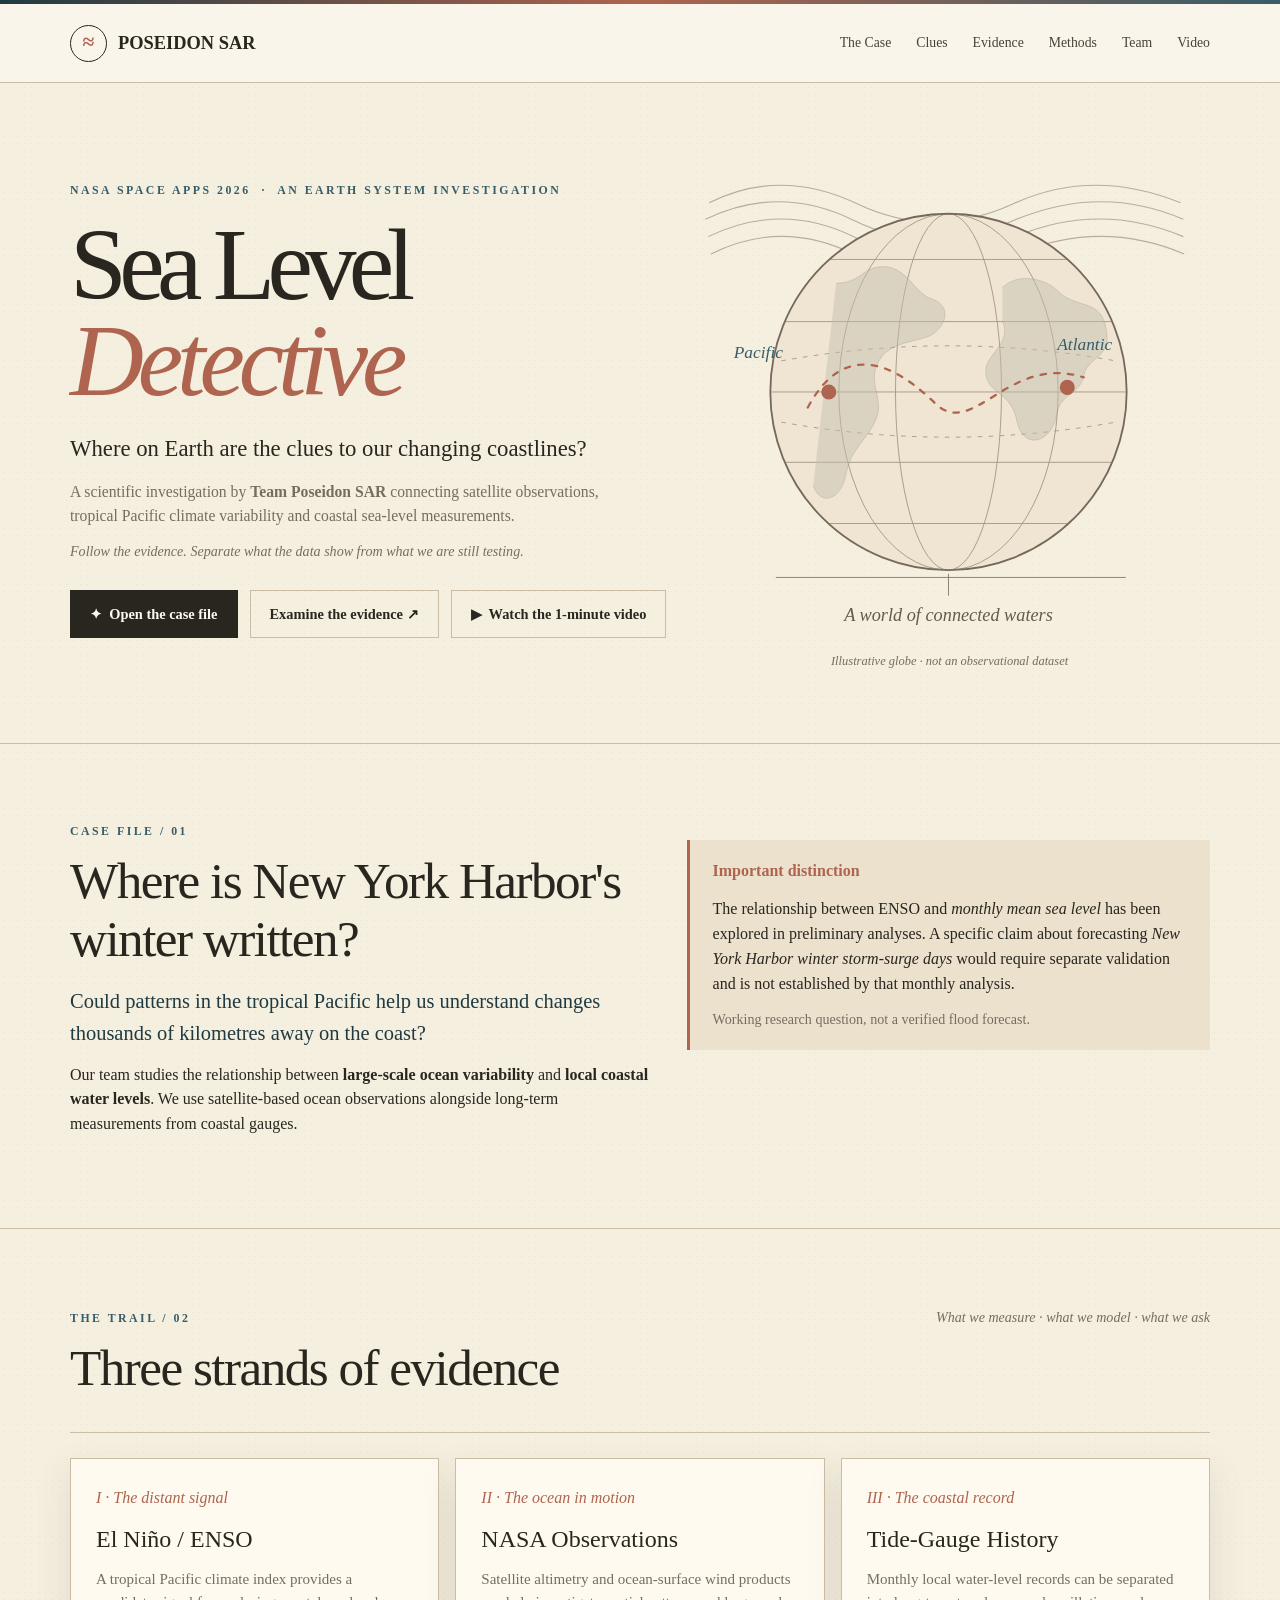
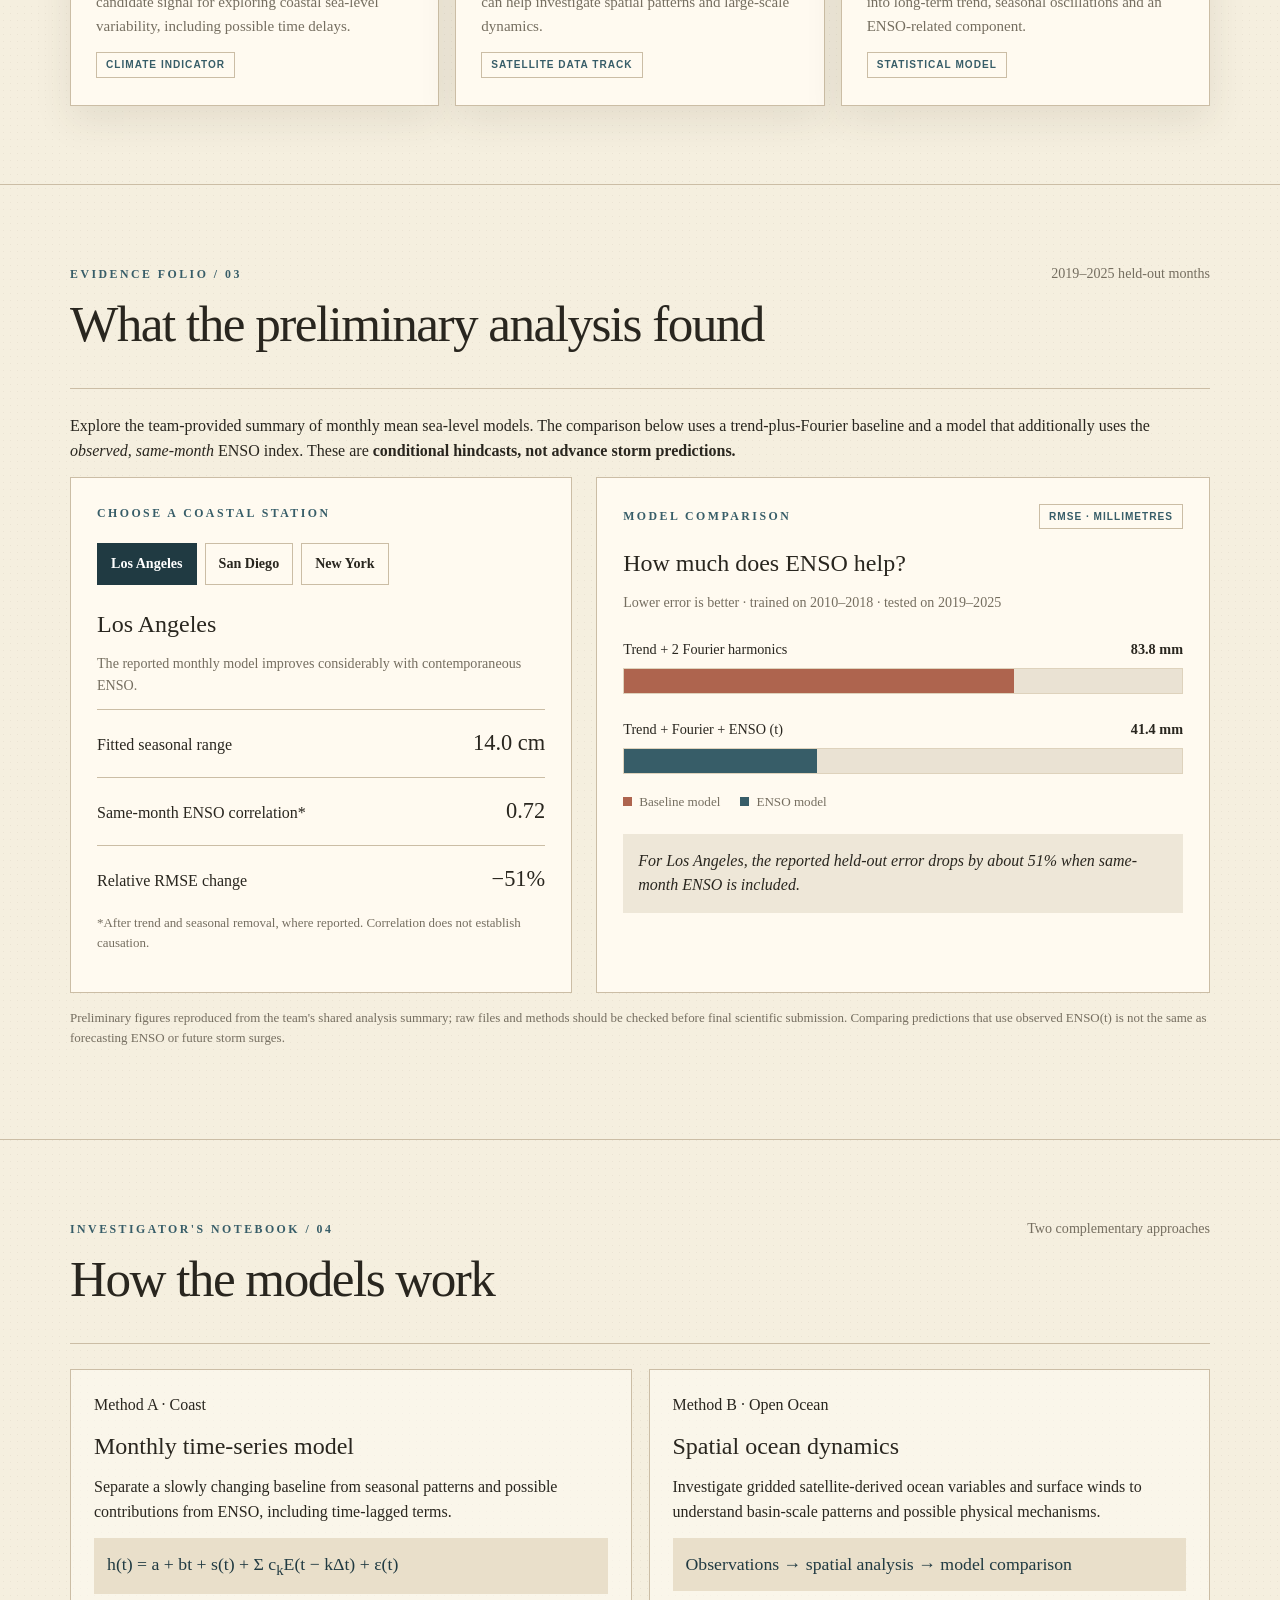
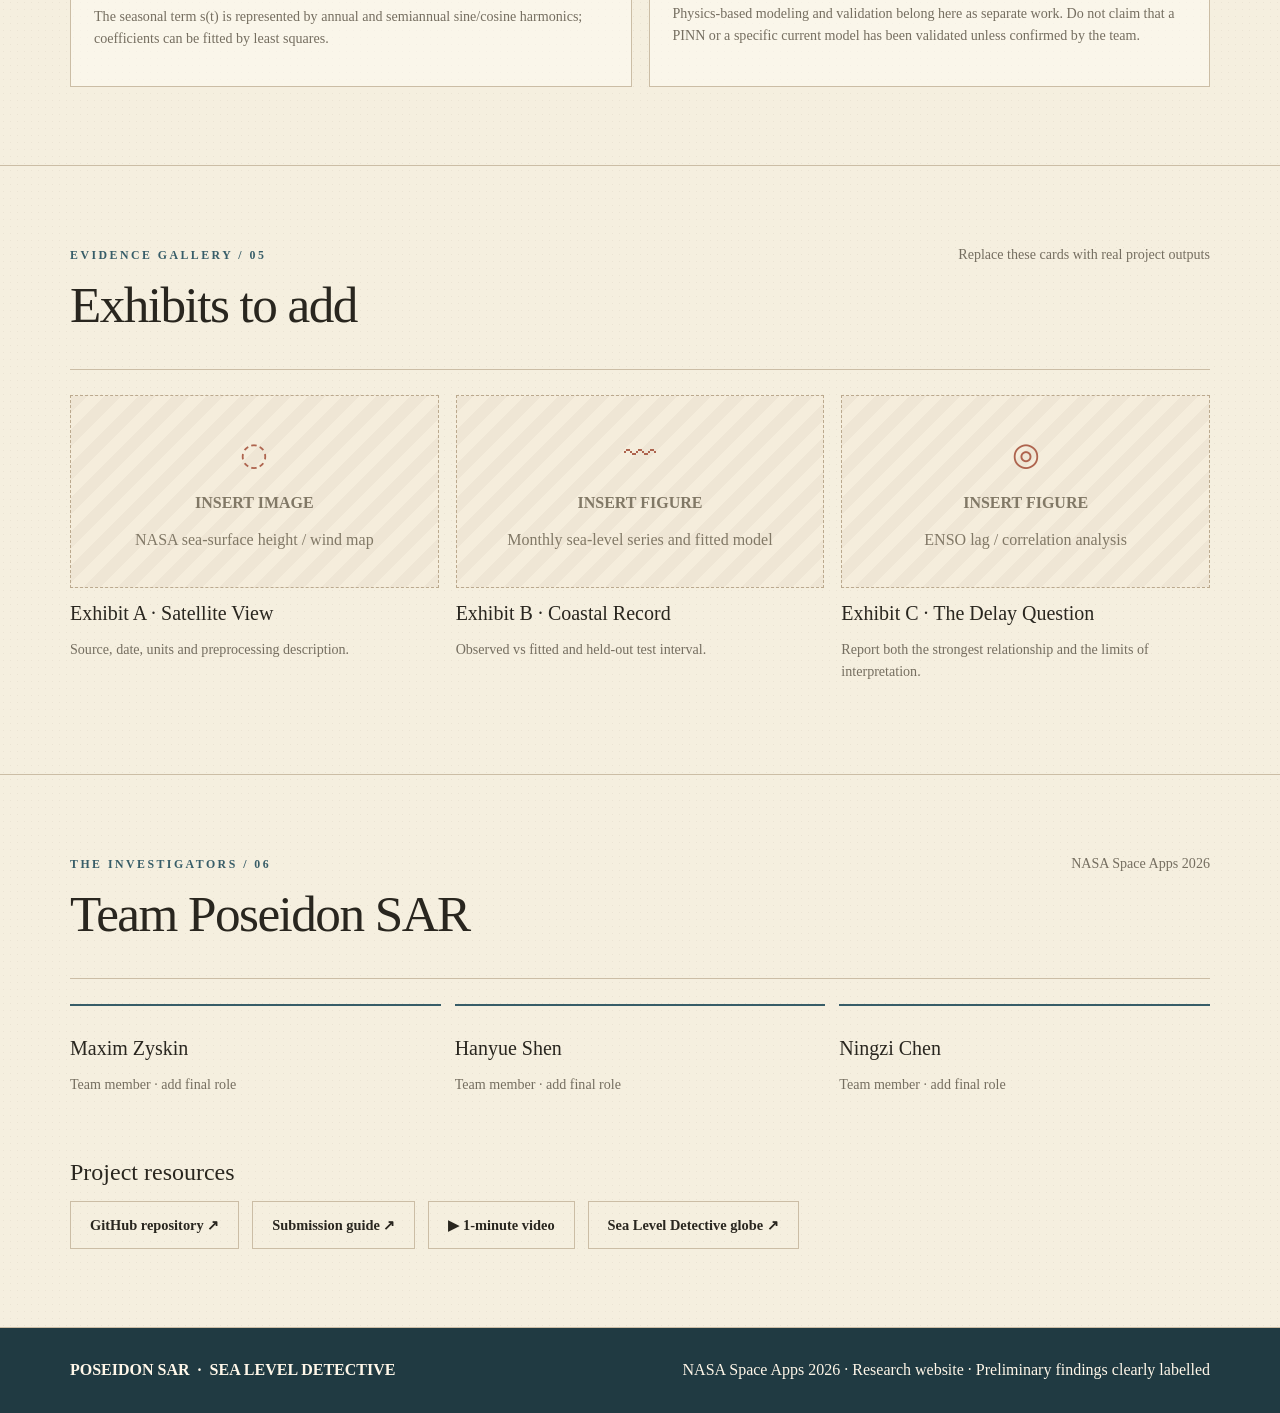
==== commit 4101a9e9: "Add the 1-minute video page; link it from the homepage and the Sea Level Detective page Co-Authored-" ====
--- a/index.html
+++ b/index.html
@@ -1,337 +1,340 @@
-<!DOCTYPE html>
-<html lang="en">
-<head>
-  <meta charset="UTF-8" />
-  <meta name="viewport" content="width=device-width, initial-scale=1" />
-  <meta name="description" content="Poseidon SAR — exploring the connections between global ocean variability and coastal sea level for NASA Space Apps 2026." />
-  <title>Sea Level Detective | Poseidon SAR</title>
-  <style>
-    :root {
-      --paper: #f5efdf;
-      --paper-light: #fffaf0;
-      --ink: #29261f;
-      --muted: #756e60;
-      --line: #cbbda5;
-      --rust: #ae644e;
-      --ocean: #375d68;
-      --ocean-dark: #203a42;
-      --shadow: 0 14px 35px rgba(70, 54, 35, .10);
-    }
-    * { box-sizing: border-box; }
-    html { scroll-behavior: smooth; }
-    body {
-      margin: 0;
-      font-family: Georgia, 'Times New Roman', serif;
-      color: var(--ink);
-      background-color: var(--paper);
-      background-image: radial-gradient(rgba(74, 60, 40, .06) .65px, transparent .65px);
-      background-size: 7px 7px;
-      line-height: 1.55;
-    }
-    a { color: inherit; }
-    button { font: inherit; }
-    .container { width: min(1140px, calc(100% - 48px)); margin: auto; }
-    .eyebrow { text-transform: uppercase; font-size: .74rem; letter-spacing: .21em; font-weight: 700; color: var(--ocean); }
-    .small { font-size: .88rem; color: var(--muted); }
-    .topline { height: 4px; background: linear-gradient(90deg, var(--ocean-dark), var(--rust), var(--ocean)); }
-    header { background: rgba(250, 246, 237, .95); border-bottom: 1px solid var(--line); }
-    nav { min-height: 78px; display: flex; justify-content: space-between; align-items: center; gap: 25px; }
-    .brand { display: inline-flex; gap: 11px; align-items: center; text-decoration: none; font-weight: 700; font-size: 1.15rem; white-space: nowrap; }
-    .brand-mark { display: grid; place-items: center; width: 37px; height: 37px; border: 1px solid var(--ink); border-radius: 50%; color: var(--rust); font-size: 1.35rem; }
-    .nav-links { display: flex; gap: 25px; flex-wrap: wrap; }
-    .nav-links a { text-decoration: none; font-size: .86rem; color: #484337; }
-    .nav-links a:hover { color: var(--rust); }
-    .hero { overflow: hidden; border-bottom: 1px solid var(--line); }
-    .hero-layout { display: grid; grid-template-columns: 1.07fr .93fr; align-items: center; gap: 20px; min-height: 590px; padding: 65px 0 72px; }
-    .hero h1 { font-size: clamp(4.6rem, 8vw, 7.2rem); font-weight: 500; letter-spacing: -.075em; line-height: .94; margin: 18px 0 22px; }
-    .hero h1 em { display: block; font-weight: 400; color: var(--rust); letter-spacing: -.06em; }
-    .hero-lead { font-size: clamp(1.12rem, 2.2vw, 1.42rem); max-width: 580px; margin: 0 0 13px; }
-    .hero-description { max-width: 555px; color: var(--muted); font-size: .98rem; }
-    .buttons { display: flex; flex-wrap: wrap; gap: 12px; margin-top: 27px; }
-    .button { display: inline-flex; align-items: center; justify-content: center; gap: 9px; padding: 12px 19px; text-decoration: none; border: 1px solid var(--ink); font-weight: 700; font-size: .9rem; background: transparent; transition: .2s ease; }
-    .button:hover { transform: translateY(-2px); }
-    .button.primary { background: var(--ink); color: var(--paper-light); }
-    .button.secondary { border-color: var(--line); }
-    .globe-panel { position: relative; max-width: 590px; margin-inline: auto; width: 100%; }
-    .globe-panel svg { display: block; width: 100%; height: auto; }
-    .globe-caption { font-style: italic; color: var(--muted); font-size: .78rem; text-align: center; margin-top: -8px; }
-    .chapter { padding: 78px 0; border-bottom: 1px solid var(--line); }
-    .section-heading { display: flex; justify-content: space-between; gap: 15px; align-items: baseline; padding-bottom: 17px; border-bottom: 1px solid var(--line); margin-bottom: 25px; }
-    h2 { font-weight: 500; font-size: clamp(2.1rem, 4vw, 3.2rem); line-height: 1.13; letter-spacing: -.03em; margin: 12px 0 18px; }
-    h3 { font-size: 1.5rem; font-weight: 500; margin: 10px 0; }
-    p { margin: 0 0 13px; }
-    .case-grid { display: grid; grid-template-columns: 1.05fr .95fr; gap: 38px; align-items: start; }
-    .case-question { font-size: 1.28rem; color: var(--ocean-dark); }
-    .note { padding: 19px 23px; background: #ebe1cd; border-left: 3px solid var(--rust); }
-    .note strong { color: var(--rust); }
-    .cards { display: grid; grid-template-columns: repeat(3, 1fr); gap: 16px; }
-    .card { background: var(--paper-light); padding: 27px 25px; border: 1px solid var(--line); box-shadow: var(--shadow); }
-    .card .number { color: var(--rust); font-style: italic; font-size: 1rem; }
-    .card p { font-size: .94rem; color: var(--muted); }
-    .tag { display: inline-block; padding: 4px 9px; border: 1px solid var(--line); color: var(--ocean); text-transform: uppercase; font-family: Arial, sans-serif; font-size: .63rem; font-weight: 700; letter-spacing: .1em; }
-    .evidence-shell { display: grid; grid-template-columns: .9fr 1.1fr; gap: 24px; }
-    .evidence-sidebar, .evidence-chart { padding: 26px; background: var(--paper-light); border: 1px solid var(--line); }
-    .tabs { display: flex; gap: 8px; flex-wrap: wrap; margin: 21px 0; }
-    .tab { background: transparent; padding: 9px 13px; border: 1px solid var(--line); color: var(--ink); cursor: pointer; font-weight: 700; font-size: .88rem; }
-    .tab[aria-selected="true"] { background: var(--ocean-dark); color: white; border-color: var(--ocean-dark); }
-    .stat { border-top: 1px solid var(--line); padding: 16px 0; display: flex; justify-content: space-between; align-items: baseline; gap: 15px; }
-    .stat:last-child { padding-bottom: 0; }
-    .stat b { font-size: 1.4rem; font-weight: 500; }
-    .chart-topline { display: flex; justify-content: space-between; gap: 10px; align-items: center; margin-bottom: 16px; }
-    .chart-group { margin-top: 24px; }
-    .chart-label { display: flex; justify-content: space-between; gap: 12px; font-size: .89rem; margin-bottom: 8px; }
-    .track { height: 26px; background: #eae2d3; border: 1px solid #ded2bc; }
-    .fill { width: 0; height: 100%; background: var(--rust); transition: width .4s ease; }
-    .fill.enso { background: var(--ocean); }
-    .legend { display: flex; flex-wrap: wrap; gap: 20px; margin: 18px 0 0; font-size: .82rem; color: var(--muted); }
-    .legend span::before { content: ''; display: inline-block; width: 9px; height: 9px; background: var(--rust); margin-right: 7px; }
-    .legend span:last-child::before { background: var(--ocean); }
-    .result-note { margin-top: 21px; padding: 15px; background: #eee7d8; font-style: italic; }
-    .method-grid { display: grid; grid-template-columns: repeat(2, 1fr); gap: 17px; }
-    .method-step { border: 1px solid var(--line); padding: 23px; background: rgba(255, 251, 243, .58); }
-    .formula { overflow-wrap: anywhere; font-size: 1.11rem; color: var(--ocean-dark); margin-top: 11px; padding: 13px; background: #e9dfca; }
-    .gallery { display: grid; grid-template-columns: repeat(3, 1fr); gap: 17px; }
-    .placeholder { min-height: 193px; display: flex; flex-direction: column; align-items: center; justify-content: center; text-align: center; gap: 12px; color: #817866; border: 1px dashed #bba98e; background: repeating-linear-gradient(135deg, #efe6d5, #efe6d5 12px, #f5eddc 12px, #f5eddc 24px); }
-    .placeholder .glyph { font-size: 2rem; color: var(--rust); }
-    .gallery h3 { font-size: 1.25rem; }
-    .fineprint { font-size: .81rem; color: var(--muted); }
-    .team-grid { display: grid; grid-template-columns: repeat(3, 1fr); gap: 14px; }
-    .team-member { border-top: 2px solid var(--ocean); padding: 17px 0; }
-    .team-member h3 { font-size: 1.25rem; }
-    .resources { display: flex; gap: 13px; flex-wrap: wrap; }
-    footer { background: var(--ocean-dark); color: #fff7e9; padding: 30px 0; }
-    footer .container { display: flex; justify-content: space-between; gap: 16px; flex-wrap: wrap; }
-    footer a { color: #fff7e9; }
-    @media (max-width: 860px) {
-      .hero-layout, .case-grid, .evidence-shell { grid-template-columns: 1fr; }
-      .hero-layout { padding: 55px 0 58px; }
-      .globe-panel { max-width: 450px; }
-      .cards, .gallery { grid-template-columns: 1fr 1fr; }
-      .nav-links { gap: 12px; }
-    }
-    @media (max-width: 570px) {
-      .container { width: min(100% - 30px, 1140px); }
-      nav { padding: 17px 0; align-items: flex-start; flex-direction: column; gap: 14px; }
-      .nav-links { gap: 14px; }
-      .hero h1 { font-size: clamp(3.5rem, 13vw, 5rem); }
-      .chapter { padding: 56px 0; }
-      .cards, .gallery, .method-grid, .team-grid { grid-template-columns: 1fr; }
-      .section-heading { display: block; }
-    }
-    @media (prefers-reduced-motion: reduce) {
-      html { scroll-behavior: auto; }
-      *, *::before, *::after { transition-duration: .01ms !important; }
-    }
-  </style>
-</head>
-<body>
-  <div class="topline"></div>
-  <header>
-    <nav class="container" aria-label="Primary navigation">
-      <a href="#home" class="brand"><span class="brand-mark" aria-hidden="true">≈</span> POSEIDON SAR</a>
-      <div class="nav-links">
-        <a href="#case">The Case</a>
-        <a href="#clues">Clues</a>
-        <a href="#evidence">Evidence</a>
-        <a href="#methods">Methods</a>
-        <a href="#team">Team</a>
-      </div>
-    </nav>
-  </header>
-
-  <main>
-    <section class="hero" id="home">
-      <div class="container hero-layout">
-        <div>
-          <div class="eyebrow">NASA Space Apps 2026 &nbsp;·&nbsp; An Earth System Investigation</div>
-          <h1>Sea Level <em>Detective</em></h1>
-          <p class="hero-lead">Where on Earth are the clues to our changing coastlines?</p>
-          <p class="hero-description">A scientific investigation by <strong>Team Poseidon SAR</strong> connecting satellite observations, tropical Pacific climate variability and coastal sea-level measurements.</p>
-          <p class="small"><em>Follow the evidence. Separate what the data show from what we are still testing.</em></p>
-          <div class="buttons">
-            <a href="#case" class="button primary">✦ &nbsp;Open the case file</a>
-            <a href="#evidence" class="button secondary">Examine the evidence ↗</a>
-          </div>
-        </div>
-        <div class="globe-panel">
-          <!-- Decorative globe. It is an illustration, NOT a map of scientific measurements. -->
-          <svg viewBox="0 0 570 560" xmlns="http://www.w3.org/2000/svg" role="img" aria-label="Decorative vintage globe with ocean wave motifs">
-            <defs>
-              <clipPath id="globeClip"><circle cx="284" cy="267" r="195"/></clipPath>
-            </defs>
-            <g fill="none" stroke="#9c8e7d" stroke-width="1.2" opacity=".68">
-              <path d="M22 60 Q100 21 184 61 T355 61 T538 60"/>
-              <path d="M18 78 Q99 39 180 79 T356 79 T541 78"/>
-              <path d="M21 97 Q102 58 182 98 T355 98 T541 97"/>
-              <path d="M24 116 Q102 77 182 117 T356 117 T542 116"/>
-            </g>
-            <circle cx="284" cy="267" r="195" fill="#efe5d2" stroke="#76695b" stroke-width="2"/>
-            <g clip-path="url(#globeClip)" fill="none" stroke="#887966" opacity=".72">
-              <ellipse cx="284" cy="267" rx="58" ry="195"/><ellipse cx="284" cy="267" rx="120" ry="195"/>
-              <path d="M89 267H479M104 190H464M104 344H464M142 122H426M142 411H426"/>
-              <path d="M101 233Q284 200 467 233 M101 300Q284 333 467 300" stroke-dasharray="5 7"/>
-              <path d="M161 148c28 0 29-19 53-18 25 1 33 29 51 35 21 7 18 25 4 37-12 11-46 7-60 29-16 24 5 42-4 65-8 21-29 35-33 59-5 32-29 37-36 14M343 153c18-18 49-9 61 4 18 18 44 9 51 35 11 39-18 34-23 57-5 23-26 18-30 44-5 29-36 39-43 6-6-33-32-29-34-52-3-21 30-32 18-58" fill="#b5b1a0" opacity=".47"/>
-            </g>
-            <g fill="none" stroke="#ae644e" stroke-width="2.5" stroke-linecap="round">
-              <path d="M130 284C174 202 234 245 270 280C311 319 350 225 432 251" stroke-dasharray="6 9"/>
-              <circle cx="153" cy="267" r="7" fill="#ae644e"/><circle cx="414" cy="262" r="7" fill="#ae644e"/>
-            </g>
-            <g font-family="Georgia, serif" fill="#375d68" font-size="19" font-style="italic">
-              <text x="49" y="230">Pacific</text><text x="403" y="221">Atlantic</text>
-            </g>
-            <g stroke="#887966" fill="none" stroke-width="1">
-              <path d="M95 470H478M284 466v24"/>
-            </g>
-            <text x="284" y="518" text-anchor="middle" fill="#675a49" font-family="Georgia,serif" font-style="italic" font-size="20">A world of connected waters</text>
-          </svg>
-          <div class="globe-caption">Illustrative globe · not an observational dataset</div>
-        </div>
-      </div>
-    </section>
-
-    <section id="case" class="chapter">
-      <div class="container">
-        <div class="eyebrow">Case File / 01</div>
-        <div class="case-grid">
-          <div>
-            <h2>Where is New York Harbor's winter written?</h2>
-            <p class="case-question">Could patterns in the tropical Pacific help us understand changes thousands of kilometres away on the coast?</p>
-            <p>Our team studies the relationship between <strong>large-scale ocean variability</strong> and <strong>local coastal water levels</strong>. We use satellite-based ocean observations alongside long-term measurements from coastal gauges.</p>
-          </div>
-          <aside class="note">
-            <p><strong>Important distinction</strong></p>
-            <p>The relationship between ENSO and <em>monthly mean sea level</em> has been explored in preliminary analyses. A specific claim about forecasting <em>New York Harbor winter storm-surge days</em> would require separate validation and is not established by that monthly analysis.</p>
-            <p class="small" style="margin-bottom:0">Working research question, not a verified flood forecast.</p>
-          </aside>
-        </div>
-      </div>
-    </section>
-
-    <section class="chapter" id="clues">
-      <div class="container">
-        <div class="section-heading"><div><div class="eyebrow">The Trail / 02</div><h2>Three strands of evidence</h2></div><span class="small"><em>What we measure · what we model · what we ask</em></span></div>
-        <div class="cards">
-          <article class="card"><span class="number">I · The distant signal</span><h3>El Niño / ENSO</h3><p>A tropical Pacific climate index provides a candidate signal for exploring coastal sea-level variability, including possible time delays.</p><span class="tag">Climate indicator</span></article>
-          <article class="card"><span class="number">II · The ocean in motion</span><h3>NASA Observations</h3><p>Satellite altimetry and ocean-surface wind products can help investigate spatial patterns and large-scale dynamics.</p><span class="tag">Satellite data track</span></article>
-          <article class="card"><span class="number">III · The coastal record</span><h3>Tide-Gauge History</h3><p>Monthly local water-level records can be separated into long-term trend, seasonal oscillations and an ENSO-related component.</p><span class="tag">Statistical model</span></article>
-        </div>
-      </div>
-    </section>
-
-    <section class="chapter" id="evidence">
-      <div class="container">
-        <div class="section-heading"><div><div class="eyebrow">Evidence Folio / 03</div><h2>What the preliminary analysis found</h2></div><span class="small">2019–2025 held-out months</span></div>
-        <p>Explore the team-provided summary of monthly mean sea-level models. The comparison below uses a trend-plus-Fourier baseline and a model that additionally uses the <em>observed, same-month</em> ENSO index. These are <strong>conditional hindcasts, not advance storm predictions.</strong></p>
-        <div class="evidence-shell">
-          <div class="evidence-sidebar">
-            <div class="eyebrow">Choose a coastal station</div>
-            <div class="tabs" role="tablist" aria-label="Coastal station selection">
-              <button type="button" class="tab" data-city="la" role="tab" aria-selected="true">Los Angeles</button>
-              <button type="button" class="tab" data-city="sd" role="tab" aria-selected="false">San Diego</button>
-              <button type="button" class="tab" data-city="ny" role="tab" aria-selected="false">New York</button>
-            </div>
-            <h3 id="city-title">Los Angeles</h3>
-            <p id="city-description" class="small">The reported monthly model improves considerably with contemporaneous ENSO.</p>
-            <div class="stat"><span>Fitted seasonal range</span><b id="city-season">14.0 cm</b></div>
-            <div class="stat"><span>Same-month ENSO correlation*</span><b id="city-corr">0.72</b></div>
-            <div class="stat"><span>Relative RMSE change</span><b id="city-change">−51%</b></div>
-            <p class="fineprint">*After trend and seasonal removal, where reported. Correlation does not establish causation.</p>
-          </div>
-          <div class="evidence-chart" role="tabpanel" aria-label="Sea level model comparison">
-            <div class="chart-topline"><span class="eyebrow">Model comparison</span><span class="tag">RMSE · millimetres</span></div>
-            <h3>How much does ENSO help?</h3>
-            <p class="small">Lower error is better · trained on 2010–2018 · tested on 2019–2025</p>
-            <div class="chart-group">
-              <div class="chart-label"><span>Trend + 2 Fourier harmonics</span><strong id="baseline-text">83.8 mm</strong></div>
-              <div class="track"><div class="fill" id="baseline-bar" style="width:69.8%"></div></div>
-            </div>
-            <div class="chart-group">
-              <div class="chart-label"><span>Trend + Fourier + ENSO (t)</span><strong id="enso-text">41.4 mm</strong></div>
-              <div class="track"><div class="fill enso" id="enso-bar" style="width:34.5%"></div></div>
-            </div>
-            <div class="legend"><span>Baseline model</span><span>ENSO model</span></div>
-            <div class="result-note" id="city-note">For Los Angeles, the reported held-out error drops by about 51% when same-month ENSO is included.</div>
-          </div>
-        </div>
-        <p class="fineprint" style="margin-top:15px">Preliminary figures reproduced from the team's shared analysis summary; raw files and methods should be checked before final scientific submission. Comparing predictions that use observed ENSO(t) is not the same as forecasting ENSO or future storm surges.</p>
-      </div>
-    </section>
-
-    <section class="chapter" id="methods">
-      <div class="container">
-        <div class="section-heading"><div><div class="eyebrow">Investigator's Notebook / 04</div><h2>How the models work</h2></div><span class="small">Two complementary approaches</span></div>
-        <div class="method-grid">
-          <article class="method-step"><span class="number">Method A · Coast</span><h3>Monthly time-series model</h3><p>Separate a slowly changing baseline from seasonal patterns and possible contributions from ENSO, including time-lagged terms.</p><div class="formula">h(t) = a + bt + s(t) + Σ c<sub>k</sub>E(t − kΔt) + ε(t)</div><p class="small" style="margin-top:12px">The seasonal term s(t) is represented by annual and semiannual sine/cosine harmonics; coefficients can be fitted by least squares.</p></article>
-          <article class="method-step"><span class="number">Method B · Open Ocean</span><h3>Spatial ocean dynamics</h3><p>Investigate gridded satellite-derived ocean variables and surface winds to understand basin-scale patterns and possible physical mechanisms.</p><div class="formula">Observations → spatial analysis → model comparison</div><p class="small" style="margin-top:12px">Physics-based modeling and validation belong here as separate work. Do not claim that a PINN or a specific current model has been validated unless confirmed by the team.</p></article>
-        </div>
-      </div>
-    </section>
-
-    <section class="chapter" id="exhibits">
-      <div class="container">
-        <div class="section-heading"><div><div class="eyebrow">Evidence Gallery / 05</div><h2>Exhibits to add</h2></div><span class="small">Replace these cards with real project outputs</span></div>
-        <div class="gallery">
-          <article><div class="placeholder"><div class="glyph">◌</div><strong>INSERT IMAGE</strong><span>NASA sea-surface height / wind map</span></div><h3>Exhibit A · Satellite View</h3><p class="small">Source, date, units and preprocessing description.</p></article>
-          <article><div class="placeholder"><div class="glyph">〰</div><strong>INSERT FIGURE</strong><span>Monthly sea-level series and fitted model</span></div><h3>Exhibit B · Coastal Record</h3><p class="small">Observed vs fitted and held-out test interval.</p></article>
-          <article><div class="placeholder"><div class="glyph">◎</div><strong>INSERT FIGURE</strong><span>ENSO lag / correlation analysis</span></div><h3>Exhibit C · The Delay Question</h3><p class="small">Report both the strongest relationship and the limits of interpretation.</p></article>
-        </div>
-        <!-- EDIT HERE: After uploading an image to your GitHub repository, replace a placeholder div with:
-             <img src="images/your-figure.png" alt="Description of the scientific plot" style="width:100%;height:auto">
-             Then add its actual source and explanatory caption. -->
-      </div>
-    </section>
-
-    <section class="chapter" id="team">
-      <div class="container">
-        <div class="section-heading"><div><div class="eyebrow">The Investigators / 06</div><h2>Team Poseidon SAR</h2></div><span class="small">NASA Space Apps 2026</span></div>
-        <div class="team-grid">
-          <div class="team-member"><h3>Maxim Zyskin</h3><p class="small">Team member · add final role</p></div>
-          <div class="team-member"><h3>Hanyue Shen</h3><p class="small">Team member · add final role</p></div>
-          <div class="team-member"><h3>Ningzi Chen</h3><p class="small">Team member · add final role</p></div>
-        </div>
-        <h3 style="margin-top:28px">Project resources</h3>
-        <div class="resources">
-          <a class="button secondary" href="https://github.com/ivyreia3-boop/wbsite" target="_blank" rel="noopener noreferrer">GitHub repository ↗</a>
-          <a class="button secondary" href="https://www.spaceappschallenge.org/resources/project-submission-guide/" target="_blank" rel="noopener noreferrer">Submission guide ↗</a>
-          <!-- EDIT HERE: Add a link to your final slide deck or video when it is ready. -->
-        </div>
-      </div>
-    </section>
-  </main>
-
-  <footer><div class="container"><strong>POSEIDON SAR &nbsp;·&nbsp; SEA LEVEL DETECTIVE</strong><span>NASA Space Apps 2026 · Research website · Preliminary findings clearly labelled</span></div></footer>
-
-  <script>
-    // EDIT HERE: Replace these preliminary summary numbers if your team verifies newer results.
-    // RMSE values are in millimetres for held-out data from 2019–2025.
-    const stations = {
-      la: {name:'Los Angeles', season:'14.0 cm', corr:'0.72', baseline:83.8, enso:41.4, change:'−51%', description:'The reported monthly model improves considerably with contemporaneous ENSO.', note:'For Los Angeles, the reported held-out error drops by about 51% when same-month ENSO is included.'},
-      sd: {name:'San Diego', season:'14.6 cm', corr:'0.72', baseline:100.0, enso:55.2, change:'−45%', description:'The preliminary analysis also finds a strong same-month ENSO association in San Diego.', note:'For San Diego, the reported held-out error drops by about 45% when same-month ENSO is included.'},
-      ny: {name:'New York Harbor', season:'20.6 cm', corr:'Not robust', baseline:106.2, enso:113.0, change:'+6%', description:'Unlike Southern California, New York does not show a comparable improvement in this monthly ENSO model.', note:'For New York, the same-month ENSO model performs worse than the Fourier baseline. This does not establish a New York winter storm-surge forecast.'}
-    };
-    const maxRMSE = 120;
-    function renderStation(key) {
-      const city = stations[key];
-      if (!city) return;
-      document.getElementById('city-title').textContent = city.name;
-      document.getElementById('city-description').textContent = city.description;
-      document.getElementById('city-season').textContent = city.season;
-      document.getElementById('city-corr').textContent = city.corr;
-      document.getElementById('city-change').textContent = city.change;
-      document.getElementById('baseline-text').textContent = city.baseline.toFixed(1) + ' mm';
-      document.getElementById('enso-text').textContent = city.enso.toFixed(1) + ' mm';
-      document.getElementById('baseline-bar').style.width = (100 * city.baseline / maxRMSE) + '%';
-      document.getElementById('enso-bar').style.width = (100 * city.enso / maxRMSE) + '%';
-      document.getElementById('city-note').textContent = city.note;
-      document.querySelectorAll('.tab').forEach(button => {
-        const selected = button.dataset.city === key;
-        button.setAttribute('aria-selected', String(selected));
-      });
-    }
-    document.querySelectorAll('.tab').forEach(button => {
-      button.addEventListener('click', () => renderStation(button.dataset.city));
-    });
-    renderStation('la');
-  </script>
-</body>
-</html>
+<!DOCTYPE html>
+<html lang="en">
+<head>
+  <meta charset="UTF-8" />
+  <meta name="viewport" content="width=device-width, initial-scale=1" />
+  <meta name="description" content="Poseidon SAR — exploring the connections between global ocean variability and coastal sea level for NASA Space Apps 2026." />
+  <title>Sea Level Detective | Poseidon SAR</title>
+  <style>
+    :root {
+      --paper: #f5efdf;
+      --paper-light: #fffaf0;
+      --ink: #29261f;
+      --muted: #756e60;
+      --line: #cbbda5;
+      --rust: #ae644e;
+      --ocean: #375d68;
+      --ocean-dark: #203a42;
+      --shadow: 0 14px 35px rgba(70, 54, 35, .10);
+    }
+    * { box-sizing: border-box; }
+    html { scroll-behavior: smooth; }
+    body {
+      margin: 0;
+      font-family: Georgia, 'Times New Roman', serif;
+      color: var(--ink);
+      background-color: var(--paper);
+      background-image: radial-gradient(rgba(74, 60, 40, .06) .65px, transparent .65px);
+      background-size: 7px 7px;
+      line-height: 1.55;
+    }
+    a { color: inherit; }
+    button { font: inherit; }
+    .container { width: min(1140px, calc(100% - 48px)); margin: auto; }
+    .eyebrow { text-transform: uppercase; font-size: .74rem; letter-spacing: .21em; font-weight: 700; color: var(--ocean); }
+    .small { font-size: .88rem; color: var(--muted); }
+    .topline { height: 4px; background: linear-gradient(90deg, var(--ocean-dark), var(--rust), var(--ocean)); }
+    header { background: rgba(250, 246, 237, .95); border-bottom: 1px solid var(--line); }
+    nav { min-height: 78px; display: flex; justify-content: space-between; align-items: center; gap: 25px; }
+    .brand { display: inline-flex; gap: 11px; align-items: center; text-decoration: none; font-weight: 700; font-size: 1.15rem; white-space: nowrap; }
+    .brand-mark { display: grid; place-items: center; width: 37px; height: 37px; border: 1px solid var(--ink); border-radius: 50%; color: var(--rust); font-size: 1.35rem; }
+    .nav-links { display: flex; gap: 25px; flex-wrap: wrap; }
+    .nav-links a { text-decoration: none; font-size: .86rem; color: #484337; }
+    .nav-links a:hover { color: var(--rust); }
+    .hero { overflow: hidden; border-bottom: 1px solid var(--line); }
+    .hero-layout { display: grid; grid-template-columns: 1.07fr .93fr; align-items: center; gap: 20px; min-height: 590px; padding: 65px 0 72px; }
+    .hero h1 { font-size: clamp(4.6rem, 8vw, 7.2rem); font-weight: 500; letter-spacing: -.075em; line-height: .94; margin: 18px 0 22px; }
+    .hero h1 em { display: block; font-weight: 400; color: var(--rust); letter-spacing: -.06em; }
+    .hero-lead { font-size: clamp(1.12rem, 2.2vw, 1.42rem); max-width: 580px; margin: 0 0 13px; }
+    .hero-description { max-width: 555px; color: var(--muted); font-size: .98rem; }
+    .buttons { display: flex; flex-wrap: wrap; gap: 12px; margin-top: 27px; }
+    .button { display: inline-flex; align-items: center; justify-content: center; gap: 9px; padding: 12px 19px; text-decoration: none; border: 1px solid var(--ink); font-weight: 700; font-size: .9rem; background: transparent; transition: .2s ease; }
+    .button:hover { transform: translateY(-2px); }
+    .button.primary { background: var(--ink); color: var(--paper-light); }
+    .button.secondary { border-color: var(--line); }
+    .globe-panel { position: relative; max-width: 590px; margin-inline: auto; width: 100%; }
+    .globe-panel svg { display: block; width: 100%; height: auto; }
+    .globe-caption { font-style: italic; color: var(--muted); font-size: .78rem; text-align: center; margin-top: -8px; }
+    .chapter { padding: 78px 0; border-bottom: 1px solid var(--line); }
+    .section-heading { display: flex; justify-content: space-between; gap: 15px; align-items: baseline; padding-bottom: 17px; border-bottom: 1px solid var(--line); margin-bottom: 25px; }
+    h2 { font-weight: 500; font-size: clamp(2.1rem, 4vw, 3.2rem); line-height: 1.13; letter-spacing: -.03em; margin: 12px 0 18px; }
+    h3 { font-size: 1.5rem; font-weight: 500; margin: 10px 0; }
+    p { margin: 0 0 13px; }
+    .case-grid { display: grid; grid-template-columns: 1.05fr .95fr; gap: 38px; align-items: start; }
+    .case-question { font-size: 1.28rem; color: var(--ocean-dark); }
+    .note { padding: 19px 23px; background: #ebe1cd; border-left: 3px solid var(--rust); }
+    .note strong { color: var(--rust); }
+    .cards { display: grid; grid-template-columns: repeat(3, 1fr); gap: 16px; }
+    .card { background: var(--paper-light); padding: 27px 25px; border: 1px solid var(--line); box-shadow: var(--shadow); }
+    .card .number { color: var(--rust); font-style: italic; font-size: 1rem; }
+    .card p { font-size: .94rem; color: var(--muted); }
+    .tag { display: inline-block; padding: 4px 9px; border: 1px solid var(--line); color: var(--ocean); text-transform: uppercase; font-family: Arial, sans-serif; font-size: .63rem; font-weight: 700; letter-spacing: .1em; }
+    .evidence-shell { display: grid; grid-template-columns: .9fr 1.1fr; gap: 24px; }
+    .evidence-sidebar, .evidence-chart { padding: 26px; background: var(--paper-light); border: 1px solid var(--line); }
+    .tabs { display: flex; gap: 8px; flex-wrap: wrap; margin: 21px 0; }
+    .tab { background: transparent; padding: 9px 13px; border: 1px solid var(--line); color: var(--ink); cursor: pointer; font-weight: 700; font-size: .88rem; }
+    .tab[aria-selected="true"] { background: var(--ocean-dark); color: white; border-color: var(--ocean-dark); }
+    .stat { border-top: 1px solid var(--line); padding: 16px 0; display: flex; justify-content: space-between; align-items: baseline; gap: 15px; }
+    .stat:last-child { padding-bottom: 0; }
+    .stat b { font-size: 1.4rem; font-weight: 500; }
+    .chart-topline { display: flex; justify-content: space-between; gap: 10px; align-items: center; margin-bottom: 16px; }
+    .chart-group { margin-top: 24px; }
+    .chart-label { display: flex; justify-content: space-between; gap: 12px; font-size: .89rem; margin-bottom: 8px; }
+    .track { height: 26px; background: #eae2d3; border: 1px solid #ded2bc; }
+    .fill { width: 0; height: 100%; background: var(--rust); transition: width .4s ease; }
+    .fill.enso { background: var(--ocean); }
+    .legend { display: flex; flex-wrap: wrap; gap: 20px; margin: 18px 0 0; font-size: .82rem; color: var(--muted); }
+    .legend span::before { content: ''; display: inline-block; width: 9px; height: 9px; background: var(--rust); margin-right: 7px; }
+    .legend span:last-child::before { background: var(--ocean); }
+    .result-note { margin-top: 21px; padding: 15px; background: #eee7d8; font-style: italic; }
+    .method-grid { display: grid; grid-template-columns: repeat(2, 1fr); gap: 17px; }
+    .method-step { border: 1px solid var(--line); padding: 23px; background: rgba(255, 251, 243, .58); }
+    .formula { overflow-wrap: anywhere; font-size: 1.11rem; color: var(--ocean-dark); margin-top: 11px; padding: 13px; background: #e9dfca; }
+    .gallery { display: grid; grid-template-columns: repeat(3, 1fr); gap: 17px; }
+    .placeholder { min-height: 193px; display: flex; flex-direction: column; align-items: center; justify-content: center; text-align: center; gap: 12px; color: #817866; border: 1px dashed #bba98e; background: repeating-linear-gradient(135deg, #efe6d5, #efe6d5 12px, #f5eddc 12px, #f5eddc 24px); }
+    .placeholder .glyph { font-size: 2rem; color: var(--rust); }
+    .gallery h3 { font-size: 1.25rem; }
+    .fineprint { font-size: .81rem; color: var(--muted); }
+    .team-grid { display: grid; grid-template-columns: repeat(3, 1fr); gap: 14px; }
+    .team-member { border-top: 2px solid var(--ocean); padding: 17px 0; }
+    .team-member h3 { font-size: 1.25rem; }
+    .resources { display: flex; gap: 13px; flex-wrap: wrap; }
+    footer { background: var(--ocean-dark); color: #fff7e9; padding: 30px 0; }
+    footer .container { display: flex; justify-content: space-between; gap: 16px; flex-wrap: wrap; }
+    footer a { color: #fff7e9; }
+    @media (max-width: 860px) {
+      .hero-layout, .case-grid, .evidence-shell { grid-template-columns: 1fr; }
+      .hero-layout { padding: 55px 0 58px; }
+      .globe-panel { max-width: 450px; }
+      .cards, .gallery { grid-template-columns: 1fr 1fr; }
+      .nav-links { gap: 12px; }
+    }
+    @media (max-width: 570px) {
+      .container { width: min(100% - 30px, 1140px); }
+      nav { padding: 17px 0; align-items: flex-start; flex-direction: column; gap: 14px; }
+      .nav-links { gap: 14px; }
+      .hero h1 { font-size: clamp(3.5rem, 13vw, 5rem); }
+      .chapter { padding: 56px 0; }
+      .cards, .gallery, .method-grid, .team-grid { grid-template-columns: 1fr; }
+      .section-heading { display: block; }
+    }
+    @media (prefers-reduced-motion: reduce) {
+      html { scroll-behavior: auto; }
+      *, *::before, *::after { transition-duration: .01ms !important; }
+    }
+  </style>
+</head>
+<body>
+  <div class="topline"></div>
+  <header>
+    <nav class="container" aria-label="Primary navigation">
+      <a href="#home" class="brand"><span class="brand-mark" aria-hidden="true">≈</span> POSEIDON SAR</a>
+      <div class="nav-links">
+        <a href="#case">The Case</a>
+        <a href="#clues">Clues</a>
+        <a href="#evidence">Evidence</a>
+        <a href="#methods">Methods</a>
+        <a href="#team">Team</a>
+        <a href="sea-level-detective/video.html">Video</a>
+      </div>
+    </nav>
+  </header>
+
+  <main>
+    <section class="hero" id="home">
+      <div class="container hero-layout">
+        <div>
+          <div class="eyebrow">NASA Space Apps 2026 &nbsp;·&nbsp; An Earth System Investigation</div>
+          <h1>Sea Level <em>Detective</em></h1>
+          <p class="hero-lead">Where on Earth are the clues to our changing coastlines?</p>
+          <p class="hero-description">A scientific investigation by <strong>Team Poseidon SAR</strong> connecting satellite observations, tropical Pacific climate variability and coastal sea-level measurements.</p>
+          <p class="small"><em>Follow the evidence. Separate what the data show from what we are still testing.</em></p>
+          <div class="buttons">
+            <a href="#case" class="button primary">✦ &nbsp;Open the case file</a>
+            <a href="#evidence" class="button secondary">Examine the evidence ↗</a>
+            <a href="sea-level-detective/video.html" class="button secondary">▶ &nbsp;Watch the 1-minute video</a>
+          </div>
+        </div>
+        <div class="globe-panel">
+          <!-- Decorative globe. It is an illustration, NOT a map of scientific measurements. -->
+          <svg viewBox="0 0 570 560" xmlns="http://www.w3.org/2000/svg" role="img" aria-label="Decorative vintage globe with ocean wave motifs">
+            <defs>
+              <clipPath id="globeClip"><circle cx="284" cy="267" r="195"/></clipPath>
+            </defs>
+            <g fill="none" stroke="#9c8e7d" stroke-width="1.2" opacity=".68">
+              <path d="M22 60 Q100 21 184 61 T355 61 T538 60"/>
+              <path d="M18 78 Q99 39 180 79 T356 79 T541 78"/>
+              <path d="M21 97 Q102 58 182 98 T355 98 T541 97"/>
+              <path d="M24 116 Q102 77 182 117 T356 117 T542 116"/>
+            </g>
+            <circle cx="284" cy="267" r="195" fill="#efe5d2" stroke="#76695b" stroke-width="2"/>
+            <g clip-path="url(#globeClip)" fill="none" stroke="#887966" opacity=".72">
+              <ellipse cx="284" cy="267" rx="58" ry="195"/><ellipse cx="284" cy="267" rx="120" ry="195"/>
+              <path d="M89 267H479M104 190H464M104 344H464M142 122H426M142 411H426"/>
+              <path d="M101 233Q284 200 467 233 M101 300Q284 333 467 300" stroke-dasharray="5 7"/>
+              <path d="M161 148c28 0 29-19 53-18 25 1 33 29 51 35 21 7 18 25 4 37-12 11-46 7-60 29-16 24 5 42-4 65-8 21-29 35-33 59-5 32-29 37-36 14M343 153c18-18 49-9 61 4 18 18 44 9 51 35 11 39-18 34-23 57-5 23-26 18-30 44-5 29-36 39-43 6-6-33-32-29-34-52-3-21 30-32 18-58" fill="#b5b1a0" opacity=".47"/>
+            </g>
+            <g fill="none" stroke="#ae644e" stroke-width="2.5" stroke-linecap="round">
+              <path d="M130 284C174 202 234 245 270 280C311 319 350 225 432 251" stroke-dasharray="6 9"/>
+              <circle cx="153" cy="267" r="7" fill="#ae644e"/><circle cx="414" cy="262" r="7" fill="#ae644e"/>
+            </g>
+            <g font-family="Georgia, serif" fill="#375d68" font-size="19" font-style="italic">
+              <text x="49" y="230">Pacific</text><text x="403" y="221">Atlantic</text>
+            </g>
+            <g stroke="#887966" fill="none" stroke-width="1">
+              <path d="M95 470H478M284 466v24"/>
+            </g>
+            <text x="284" y="518" text-anchor="middle" fill="#675a49" font-family="Georgia,serif" font-style="italic" font-size="20">A world of connected waters</text>
+          </svg>
+          <div class="globe-caption">Illustrative globe · not an observational dataset</div>
+        </div>
+      </div>
+    </section>
+
+    <section id="case" class="chapter">
+      <div class="container">
+        <div class="eyebrow">Case File / 01</div>
+        <div class="case-grid">
+          <div>
+            <h2>Where is New York Harbor's winter written?</h2>
+            <p class="case-question">Could patterns in the tropical Pacific help us understand changes thousands of kilometres away on the coast?</p>
+            <p>Our team studies the relationship between <strong>large-scale ocean variability</strong> and <strong>local coastal water levels</strong>. We use satellite-based ocean observations alongside long-term measurements from coastal gauges.</p>
+          </div>
+          <aside class="note">
+            <p><strong>Important distinction</strong></p>
+            <p>The relationship between ENSO and <em>monthly mean sea level</em> has been explored in preliminary analyses. A specific claim about forecasting <em>New York Harbor winter storm-surge days</em> would require separate validation and is not established by that monthly analysis.</p>
+            <p class="small" style="margin-bottom:0">Working research question, not a verified flood forecast.</p>
+          </aside>
+        </div>
+      </div>
+    </section>
+
+    <section class="chapter" id="clues">
+      <div class="container">
+        <div class="section-heading"><div><div class="eyebrow">The Trail / 02</div><h2>Three strands of evidence</h2></div><span class="small"><em>What we measure · what we model · what we ask</em></span></div>
+        <div class="cards">
+          <article class="card"><span class="number">I · The distant signal</span><h3>El Niño / ENSO</h3><p>A tropical Pacific climate index provides a candidate signal for exploring coastal sea-level variability, including possible time delays.</p><span class="tag">Climate indicator</span></article>
+          <article class="card"><span class="number">II · The ocean in motion</span><h3>NASA Observations</h3><p>Satellite altimetry and ocean-surface wind products can help investigate spatial patterns and large-scale dynamics.</p><span class="tag">Satellite data track</span></article>
+          <article class="card"><span class="number">III · The coastal record</span><h3>Tide-Gauge History</h3><p>Monthly local water-level records can be separated into long-term trend, seasonal oscillations and an ENSO-related component.</p><span class="tag">Statistical model</span></article>
+        </div>
+      </div>
+    </section>
+
+    <section class="chapter" id="evidence">
+      <div class="container">
+        <div class="section-heading"><div><div class="eyebrow">Evidence Folio / 03</div><h2>What the preliminary analysis found</h2></div><span class="small">2019–2025 held-out months</span></div>
+        <p>Explore the team-provided summary of monthly mean sea-level models. The comparison below uses a trend-plus-Fourier baseline and a model that additionally uses the <em>observed, same-month</em> ENSO index. These are <strong>conditional hindcasts, not advance storm predictions.</strong></p>
+        <div class="evidence-shell">
+          <div class="evidence-sidebar">
+            <div class="eyebrow">Choose a coastal station</div>
+            <div class="tabs" role="tablist" aria-label="Coastal station selection">
+              <button type="button" class="tab" data-city="la" role="tab" aria-selected="true">Los Angeles</button>
+              <button type="button" class="tab" data-city="sd" role="tab" aria-selected="false">San Diego</button>
+              <button type="button" class="tab" data-city="ny" role="tab" aria-selected="false">New York</button>
+            </div>
+            <h3 id="city-title">Los Angeles</h3>
+            <p id="city-description" class="small">The reported monthly model improves considerably with contemporaneous ENSO.</p>
+            <div class="stat"><span>Fitted seasonal range</span><b id="city-season">14.0 cm</b></div>
+            <div class="stat"><span>Same-month ENSO correlation*</span><b id="city-corr">0.72</b></div>
+            <div class="stat"><span>Relative RMSE change</span><b id="city-change">−51%</b></div>
+            <p class="fineprint">*After trend and seasonal removal, where reported. Correlation does not establish causation.</p>
+          </div>
+          <div class="evidence-chart" role="tabpanel" aria-label="Sea level model comparison">
+            <div class="chart-topline"><span class="eyebrow">Model comparison</span><span class="tag">RMSE · millimetres</span></div>
+            <h3>How much does ENSO help?</h3>
+            <p class="small">Lower error is better · trained on 2010–2018 · tested on 2019–2025</p>
+            <div class="chart-group">
+              <div class="chart-label"><span>Trend + 2 Fourier harmonics</span><strong id="baseline-text">83.8 mm</strong></div>
+              <div class="track"><div class="fill" id="baseline-bar" style="width:69.8%"></div></div>
+            </div>
+            <div class="chart-group">
+              <div class="chart-label"><span>Trend + Fourier + ENSO (t)</span><strong id="enso-text">41.4 mm</strong></div>
+              <div class="track"><div class="fill enso" id="enso-bar" style="width:34.5%"></div></div>
+            </div>
+            <div class="legend"><span>Baseline model</span><span>ENSO model</span></div>
+            <div class="result-note" id="city-note">For Los Angeles, the reported held-out error drops by about 51% when same-month ENSO is included.</div>
+          </div>
+        </div>
+        <p class="fineprint" style="margin-top:15px">Preliminary figures reproduced from the team's shared analysis summary; raw files and methods should be checked before final scientific submission. Comparing predictions that use observed ENSO(t) is not the same as forecasting ENSO or future storm surges.</p>
+      </div>
+    </section>
+
+    <section class="chapter" id="methods">
+      <div class="container">
+        <div class="section-heading"><div><div class="eyebrow">Investigator's Notebook / 04</div><h2>How the models work</h2></div><span class="small">Two complementary approaches</span></div>
+        <div class="method-grid">
+          <article class="method-step"><span class="number">Method A · Coast</span><h3>Monthly time-series model</h3><p>Separate a slowly changing baseline from seasonal patterns and possible contributions from ENSO, including time-lagged terms.</p><div class="formula">h(t) = a + bt + s(t) + Σ c<sub>k</sub>E(t − kΔt) + ε(t)</div><p class="small" style="margin-top:12px">The seasonal term s(t) is represented by annual and semiannual sine/cosine harmonics; coefficients can be fitted by least squares.</p></article>
+          <article class="method-step"><span class="number">Method B · Open Ocean</span><h3>Spatial ocean dynamics</h3><p>Investigate gridded satellite-derived ocean variables and surface winds to understand basin-scale patterns and possible physical mechanisms.</p><div class="formula">Observations → spatial analysis → model comparison</div><p class="small" style="margin-top:12px">Physics-based modeling and validation belong here as separate work. Do not claim that a PINN or a specific current model has been validated unless confirmed by the team.</p></article>
+        </div>
+      </div>
+    </section>
+
+    <section class="chapter" id="exhibits">
+      <div class="container">
+        <div class="section-heading"><div><div class="eyebrow">Evidence Gallery / 05</div><h2>Exhibits to add</h2></div><span class="small">Replace these cards with real project outputs</span></div>
+        <div class="gallery">
+          <article><div class="placeholder"><div class="glyph">◌</div><strong>INSERT IMAGE</strong><span>NASA sea-surface height / wind map</span></div><h3>Exhibit A · Satellite View</h3><p class="small">Source, date, units and preprocessing description.</p></article>
+          <article><div class="placeholder"><div class="glyph">〰</div><strong>INSERT FIGURE</strong><span>Monthly sea-level series and fitted model</span></div><h3>Exhibit B · Coastal Record</h3><p class="small">Observed vs fitted and held-out test interval.</p></article>
+          <article><div class="placeholder"><div class="glyph">◎</div><strong>INSERT FIGURE</strong><span>ENSO lag / correlation analysis</span></div><h3>Exhibit C · The Delay Question</h3><p class="small">Report both the strongest relationship and the limits of interpretation.</p></article>
+        </div>
+        <!-- EDIT HERE: After uploading an image to your GitHub repository, replace a placeholder div with:
+             <img src="images/your-figure.png" alt="Description of the scientific plot" style="width:100%;height:auto">
+             Then add its actual source and explanatory caption. -->
+      </div>
+    </section>
+
+    <section class="chapter" id="team">
+      <div class="container">
+        <div class="section-heading"><div><div class="eyebrow">The Investigators / 06</div><h2>Team Poseidon SAR</h2></div><span class="small">NASA Space Apps 2026</span></div>
+        <div class="team-grid">
+          <div class="team-member"><h3>Maxim Zyskin</h3><p class="small">Team member · add final role</p></div>
+          <div class="team-member"><h3>Hanyue Shen</h3><p class="small">Team member · add final role</p></div>
+          <div class="team-member"><h3>Ningzi Chen</h3><p class="small">Team member · add final role</p></div>
+        </div>
+        <h3 style="margin-top:28px">Project resources</h3>
+        <div class="resources">
+          <a class="button secondary" href="https://github.com/ivyreia3-boop/wbsite" target="_blank" rel="noopener noreferrer">GitHub repository ↗</a>
+          <a class="button secondary" href="https://www.spaceappschallenge.org/resources/project-submission-guide/" target="_blank" rel="noopener noreferrer">Submission guide ↗</a>
+          <a class="button secondary" href="sea-level-detective/video.html">▶ 1-minute video</a>
+          <a class="button secondary" href="sea-level-detective/">Sea Level Detective globe ↗</a>
+        </div>
+      </div>
+    </section>
+  </main>
+
+  <footer><div class="container"><strong>POSEIDON SAR &nbsp;·&nbsp; SEA LEVEL DETECTIVE</strong><span>NASA Space Apps 2026 · Research website · Preliminary findings clearly labelled</span></div></footer>
+
+  <script>
+    // EDIT HERE: Replace these preliminary summary numbers if your team verifies newer results.
+    // RMSE values are in millimetres for held-out data from 2019–2025.
+    const stations = {
+      la: {name:'Los Angeles', season:'14.0 cm', corr:'0.72', baseline:83.8, enso:41.4, change:'−51%', description:'The reported monthly model improves considerably with contemporaneous ENSO.', note:'For Los Angeles, the reported held-out error drops by about 51% when same-month ENSO is included.'},
+      sd: {name:'San Diego', season:'14.6 cm', corr:'0.72', baseline:100.0, enso:55.2, change:'−45%', description:'The preliminary analysis also finds a strong same-month ENSO association in San Diego.', note:'For San Diego, the reported held-out error drops by about 45% when same-month ENSO is included.'},
+      ny: {name:'New York Harbor', season:'20.6 cm', corr:'Not robust', baseline:106.2, enso:113.0, change:'+6%', description:'Unlike Southern California, New York does not show a comparable improvement in this monthly ENSO model.', note:'For New York, the same-month ENSO model performs worse than the Fourier baseline. This does not establish a New York winter storm-surge forecast.'}
+    };
+    const maxRMSE = 120;
+    function renderStation(key) {
+      const city = stations[key];
+      if (!city) return;
+      document.getElementById('city-title').textContent = city.name;
+      document.getElementById('city-description').textContent = city.description;
+      document.getElementById('city-season').textContent = city.season;
+      document.getElementById('city-corr').textContent = city.corr;
+      document.getElementById('city-change').textContent = city.change;
+      document.getElementById('baseline-text').textContent = city.baseline.toFixed(1) + ' mm';
+      document.getElementById('enso-text').textContent = city.enso.toFixed(1) + ' mm';
+      document.getElementById('baseline-bar').style.width = (100 * city.baseline / maxRMSE) + '%';
+      document.getElementById('enso-bar').style.width = (100 * city.enso / maxRMSE) + '%';
+      document.getElementById('city-note').textContent = city.note;
+      document.querySelectorAll('.tab').forEach(button => {
+        const selected = button.dataset.city === key;
+        button.setAttribute('aria-selected', String(selected));
+      });
+    }
+    document.querySelectorAll('.tab').forEach(button => {
+      button.addEventListener('click', () => renderStation(button.dataset.city));
+    });
+    renderStation('la');
+  </script>
+</body>
+</html>
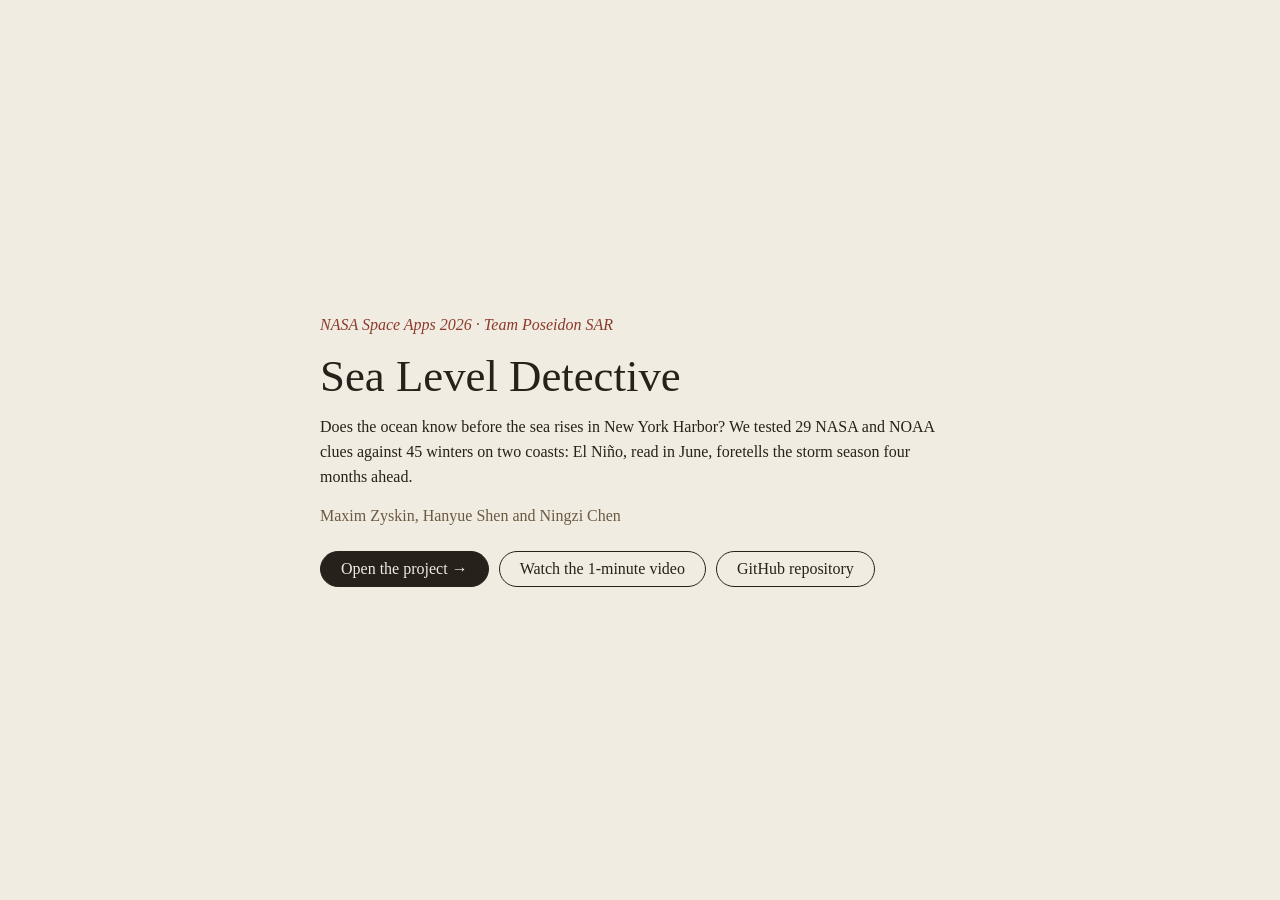
==== commit 8e77efb2: "Homepage: a plain page with links to the project, the video and the repo Co-Authored-By: Claude Opus" ====
--- a/index.html
+++ b/index.html
@@ -1,340 +1,38 @@
-<!DOCTYPE html>
-<html lang="en">
-<head>
-  <meta charset="UTF-8" />
-  <meta name="viewport" content="width=device-width, initial-scale=1" />
-  <meta name="description" content="Poseidon SAR — exploring the connections between global ocean variability and coastal sea level for NASA Space Apps 2026." />
-  <title>Sea Level Detective | Poseidon SAR</title>
-  <style>
-    :root {
-      --paper: #f5efdf;
-      --paper-light: #fffaf0;
-      --ink: #29261f;
-      --muted: #756e60;
-      --line: #cbbda5;
-      --rust: #ae644e;
-      --ocean: #375d68;
-      --ocean-dark: #203a42;
-      --shadow: 0 14px 35px rgba(70, 54, 35, .10);
-    }
-    * { box-sizing: border-box; }
-    html { scroll-behavior: smooth; }
-    body {
-      margin: 0;
-      font-family: Georgia, 'Times New Roman', serif;
-      color: var(--ink);
-      background-color: var(--paper);
-      background-image: radial-gradient(rgba(74, 60, 40, .06) .65px, transparent .65px);
-      background-size: 7px 7px;
-      line-height: 1.55;
-    }
-    a { color: inherit; }
-    button { font: inherit; }
-    .container { width: min(1140px, calc(100% - 48px)); margin: auto; }
-    .eyebrow { text-transform: uppercase; font-size: .74rem; letter-spacing: .21em; font-weight: 700; color: var(--ocean); }
-    .small { font-size: .88rem; color: var(--muted); }
-    .topline { height: 4px; background: linear-gradient(90deg, var(--ocean-dark), var(--rust), var(--ocean)); }
-    header { background: rgba(250, 246, 237, .95); border-bottom: 1px solid var(--line); }
-    nav { min-height: 78px; display: flex; justify-content: space-between; align-items: center; gap: 25px; }
-    .brand { display: inline-flex; gap: 11px; align-items: center; text-decoration: none; font-weight: 700; font-size: 1.15rem; white-space: nowrap; }
-    .brand-mark { display: grid; place-items: center; width: 37px; height: 37px; border: 1px solid var(--ink); border-radius: 50%; color: var(--rust); font-size: 1.35rem; }
-    .nav-links { display: flex; gap: 25px; flex-wrap: wrap; }
-    .nav-links a { text-decoration: none; font-size: .86rem; color: #484337; }
-    .nav-links a:hover { color: var(--rust); }
-    .hero { overflow: hidden; border-bottom: 1px solid var(--line); }
-    .hero-layout { display: grid; grid-template-columns: 1.07fr .93fr; align-items: center; gap: 20px; min-height: 590px; padding: 65px 0 72px; }
-    .hero h1 { font-size: clamp(4.6rem, 8vw, 7.2rem); font-weight: 500; letter-spacing: -.075em; line-height: .94; margin: 18px 0 22px; }
-    .hero h1 em { display: block; font-weight: 400; color: var(--rust); letter-spacing: -.06em; }
-    .hero-lead { font-size: clamp(1.12rem, 2.2vw, 1.42rem); max-width: 580px; margin: 0 0 13px; }
-    .hero-description { max-width: 555px; color: var(--muted); font-size: .98rem; }
-    .buttons { display: flex; flex-wrap: wrap; gap: 12px; margin-top: 27px; }
-    .button { display: inline-flex; align-items: center; justify-content: center; gap: 9px; padding: 12px 19px; text-decoration: none; border: 1px solid var(--ink); font-weight: 700; font-size: .9rem; background: transparent; transition: .2s ease; }
-    .button:hover { transform: translateY(-2px); }
-    .button.primary { background: var(--ink); color: var(--paper-light); }
-    .button.secondary { border-color: var(--line); }
-    .globe-panel { position: relative; max-width: 590px; margin-inline: auto; width: 100%; }
-    .globe-panel svg { display: block; width: 100%; height: auto; }
-    .globe-caption { font-style: italic; color: var(--muted); font-size: .78rem; text-align: center; margin-top: -8px; }
-    .chapter { padding: 78px 0; border-bottom: 1px solid var(--line); }
-    .section-heading { display: flex; justify-content: space-between; gap: 15px; align-items: baseline; padding-bottom: 17px; border-bottom: 1px solid var(--line); margin-bottom: 25px; }
-    h2 { font-weight: 500; font-size: clamp(2.1rem, 4vw, 3.2rem); line-height: 1.13; letter-spacing: -.03em; margin: 12px 0 18px; }
-    h3 { font-size: 1.5rem; font-weight: 500; margin: 10px 0; }
-    p { margin: 0 0 13px; }
-    .case-grid { display: grid; grid-template-columns: 1.05fr .95fr; gap: 38px; align-items: start; }
-    .case-question { font-size: 1.28rem; color: var(--ocean-dark); }
-    .note { padding: 19px 23px; background: #ebe1cd; border-left: 3px solid var(--rust); }
-    .note strong { color: var(--rust); }
-    .cards { display: grid; grid-template-columns: repeat(3, 1fr); gap: 16px; }
-    .card { background: var(--paper-light); padding: 27px 25px; border: 1px solid var(--line); box-shadow: var(--shadow); }
-    .card .number { color: var(--rust); font-style: italic; font-size: 1rem; }
-    .card p { font-size: .94rem; color: var(--muted); }
-    .tag { display: inline-block; padding: 4px 9px; border: 1px solid var(--line); color: var(--ocean); text-transform: uppercase; font-family: Arial, sans-serif; font-size: .63rem; font-weight: 700; letter-spacing: .1em; }
-    .evidence-shell { display: grid; grid-template-columns: .9fr 1.1fr; gap: 24px; }
-    .evidence-sidebar, .evidence-chart { padding: 26px; background: var(--paper-light); border: 1px solid var(--line); }
-    .tabs { display: flex; gap: 8px; flex-wrap: wrap; margin: 21px 0; }
-    .tab { background: transparent; padding: 9px 13px; border: 1px solid var(--line); color: var(--ink); cursor: pointer; font-weight: 700; font-size: .88rem; }
-    .tab[aria-selected="true"] { background: var(--ocean-dark); color: white; border-color: var(--ocean-dark); }
-    .stat { border-top: 1px solid var(--line); padding: 16px 0; display: flex; justify-content: space-between; align-items: baseline; gap: 15px; }
-    .stat:last-child { padding-bottom: 0; }
-    .stat b { font-size: 1.4rem; font-weight: 500; }
-    .chart-topline { display: flex; justify-content: space-between; gap: 10px; align-items: center; margin-bottom: 16px; }
-    .chart-group { margin-top: 24px; }
-    .chart-label { display: flex; justify-content: space-between; gap: 12px; font-size: .89rem; margin-bottom: 8px; }
-    .track { height: 26px; background: #eae2d3; border: 1px solid #ded2bc; }
-    .fill { width: 0; height: 100%; background: var(--rust); transition: width .4s ease; }
-    .fill.enso { background: var(--ocean); }
-    .legend { display: flex; flex-wrap: wrap; gap: 20px; margin: 18px 0 0; font-size: .82rem; color: var(--muted); }
-    .legend span::before { content: ''; display: inline-block; width: 9px; height: 9px; background: var(--rust); margin-right: 7px; }
-    .legend span:last-child::before { background: var(--ocean); }
-    .result-note { margin-top: 21px; padding: 15px; background: #eee7d8; font-style: italic; }
-    .method-grid { display: grid; grid-template-columns: repeat(2, 1fr); gap: 17px; }
-    .method-step { border: 1px solid var(--line); padding: 23px; background: rgba(255, 251, 243, .58); }
-    .formula { overflow-wrap: anywhere; font-size: 1.11rem; color: var(--ocean-dark); margin-top: 11px; padding: 13px; background: #e9dfca; }
-    .gallery { display: grid; grid-template-columns: repeat(3, 1fr); gap: 17px; }
-    .placeholder { min-height: 193px; display: flex; flex-direction: column; align-items: center; justify-content: center; text-align: center; gap: 12px; color: #817866; border: 1px dashed #bba98e; background: repeating-linear-gradient(135deg, #efe6d5, #efe6d5 12px, #f5eddc 12px, #f5eddc 24px); }
-    .placeholder .glyph { font-size: 2rem; color: var(--rust); }
-    .gallery h3 { font-size: 1.25rem; }
-    .fineprint { font-size: .81rem; color: var(--muted); }
-    .team-grid { display: grid; grid-template-columns: repeat(3, 1fr); gap: 14px; }
-    .team-member { border-top: 2px solid var(--ocean); padding: 17px 0; }
-    .team-member h3 { font-size: 1.25rem; }
-    .resources { display: flex; gap: 13px; flex-wrap: wrap; }
-    footer { background: var(--ocean-dark); color: #fff7e9; padding: 30px 0; }
-    footer .container { display: flex; justify-content: space-between; gap: 16px; flex-wrap: wrap; }
-    footer a { color: #fff7e9; }
-    @media (max-width: 860px) {
-      .hero-layout, .case-grid, .evidence-shell { grid-template-columns: 1fr; }
-      .hero-layout { padding: 55px 0 58px; }
-      .globe-panel { max-width: 450px; }
-      .cards, .gallery { grid-template-columns: 1fr 1fr; }
-      .nav-links { gap: 12px; }
-    }
-    @media (max-width: 570px) {
-      .container { width: min(100% - 30px, 1140px); }
-      nav { padding: 17px 0; align-items: flex-start; flex-direction: column; gap: 14px; }
-      .nav-links { gap: 14px; }
-      .hero h1 { font-size: clamp(3.5rem, 13vw, 5rem); }
-      .chapter { padding: 56px 0; }
-      .cards, .gallery, .method-grid, .team-grid { grid-template-columns: 1fr; }
-      .section-heading { display: block; }
-    }
-    @media (prefers-reduced-motion: reduce) {
-      html { scroll-behavior: auto; }
-      *, *::before, *::after { transition-duration: .01ms !important; }
-    }
-  </style>
-</head>
-<body>
-  <div class="topline"></div>
-  <header>
-    <nav class="container" aria-label="Primary navigation">
-      <a href="#home" class="brand"><span class="brand-mark" aria-hidden="true">≈</span> POSEIDON SAR</a>
-      <div class="nav-links">
-        <a href="#case">The Case</a>
-        <a href="#clues">Clues</a>
-        <a href="#evidence">Evidence</a>
-        <a href="#methods">Methods</a>
-        <a href="#team">Team</a>
-        <a href="sea-level-detective/video.html">Video</a>
-      </div>
-    </nav>
-  </header>
-
-  <main>
-    <section class="hero" id="home">
-      <div class="container hero-layout">
-        <div>
-          <div class="eyebrow">NASA Space Apps 2026 &nbsp;·&nbsp; An Earth System Investigation</div>
-          <h1>Sea Level <em>Detective</em></h1>
-          <p class="hero-lead">Where on Earth are the clues to our changing coastlines?</p>
-          <p class="hero-description">A scientific investigation by <strong>Team Poseidon SAR</strong> connecting satellite observations, tropical Pacific climate variability and coastal sea-level measurements.</p>
-          <p class="small"><em>Follow the evidence. Separate what the data show from what we are still testing.</em></p>
-          <div class="buttons">
-            <a href="#case" class="button primary">✦ &nbsp;Open the case file</a>
-            <a href="#evidence" class="button secondary">Examine the evidence ↗</a>
-            <a href="sea-level-detective/video.html" class="button secondary">▶ &nbsp;Watch the 1-minute video</a>
-          </div>
-        </div>
-        <div class="globe-panel">
-          <!-- Decorative globe. It is an illustration, NOT a map of scientific measurements. -->
-          <svg viewBox="0 0 570 560" xmlns="http://www.w3.org/2000/svg" role="img" aria-label="Decorative vintage globe with ocean wave motifs">
-            <defs>
-              <clipPath id="globeClip"><circle cx="284" cy="267" r="195"/></clipPath>
-            </defs>
-            <g fill="none" stroke="#9c8e7d" stroke-width="1.2" opacity=".68">
-              <path d="M22 60 Q100 21 184 61 T355 61 T538 60"/>
-              <path d="M18 78 Q99 39 180 79 T356 79 T541 78"/>
-              <path d="M21 97 Q102 58 182 98 T355 98 T541 97"/>
-              <path d="M24 116 Q102 77 182 117 T356 117 T542 116"/>
-            </g>
-            <circle cx="284" cy="267" r="195" fill="#efe5d2" stroke="#76695b" stroke-width="2"/>
-            <g clip-path="url(#globeClip)" fill="none" stroke="#887966" opacity=".72">
-              <ellipse cx="284" cy="267" rx="58" ry="195"/><ellipse cx="284" cy="267" rx="120" ry="195"/>
-              <path d="M89 267H479M104 190H464M104 344H464M142 122H426M142 411H426"/>
-              <path d="M101 233Q284 200 467 233 M101 300Q284 333 467 300" stroke-dasharray="5 7"/>
-              <path d="M161 148c28 0 29-19 53-18 25 1 33 29 51 35 21 7 18 25 4 37-12 11-46 7-60 29-16 24 5 42-4 65-8 21-29 35-33 59-5 32-29 37-36 14M343 153c18-18 49-9 61 4 18 18 44 9 51 35 11 39-18 34-23 57-5 23-26 18-30 44-5 29-36 39-43 6-6-33-32-29-34-52-3-21 30-32 18-58" fill="#b5b1a0" opacity=".47"/>
-            </g>
-            <g fill="none" stroke="#ae644e" stroke-width="2.5" stroke-linecap="round">
-              <path d="M130 284C174 202 234 245 270 280C311 319 350 225 432 251" stroke-dasharray="6 9"/>
-              <circle cx="153" cy="267" r="7" fill="#ae644e"/><circle cx="414" cy="262" r="7" fill="#ae644e"/>
-            </g>
-            <g font-family="Georgia, serif" fill="#375d68" font-size="19" font-style="italic">
-              <text x="49" y="230">Pacific</text><text x="403" y="221">Atlantic</text>
-            </g>
-            <g stroke="#887966" fill="none" stroke-width="1">
-              <path d="M95 470H478M284 466v24"/>
-            </g>
-            <text x="284" y="518" text-anchor="middle" fill="#675a49" font-family="Georgia,serif" font-style="italic" font-size="20">A world of connected waters</text>
-          </svg>
-          <div class="globe-caption">Illustrative globe · not an observational dataset</div>
-        </div>
-      </div>
-    </section>
-
-    <section id="case" class="chapter">
-      <div class="container">
-        <div class="eyebrow">Case File / 01</div>
-        <div class="case-grid">
-          <div>
-            <h2>Where is New York Harbor's winter written?</h2>
-            <p class="case-question">Could patterns in the tropical Pacific help us understand changes thousands of kilometres away on the coast?</p>
-            <p>Our team studies the relationship between <strong>large-scale ocean variability</strong> and <strong>local coastal water levels</strong>. We use satellite-based ocean observations alongside long-term measurements from coastal gauges.</p>
-          </div>
-          <aside class="note">
-            <p><strong>Important distinction</strong></p>
-            <p>The relationship between ENSO and <em>monthly mean sea level</em> has been explored in preliminary analyses. A specific claim about forecasting <em>New York Harbor winter storm-surge days</em> would require separate validation and is not established by that monthly analysis.</p>
-            <p class="small" style="margin-bottom:0">Working research question, not a verified flood forecast.</p>
-          </aside>
-        </div>
-      </div>
-    </section>
-
-    <section class="chapter" id="clues">
-      <div class="container">
-        <div class="section-heading"><div><div class="eyebrow">The Trail / 02</div><h2>Three strands of evidence</h2></div><span class="small"><em>What we measure · what we model · what we ask</em></span></div>
-        <div class="cards">
-          <article class="card"><span class="number">I · The distant signal</span><h3>El Niño / ENSO</h3><p>A tropical Pacific climate index provides a candidate signal for exploring coastal sea-level variability, including possible time delays.</p><span class="tag">Climate indicator</span></article>
-          <article class="card"><span class="number">II · The ocean in motion</span><h3>NASA Observations</h3><p>Satellite altimetry and ocean-surface wind products can help investigate spatial patterns and large-scale dynamics.</p><span class="tag">Satellite data track</span></article>
-          <article class="card"><span class="number">III · The coastal record</span><h3>Tide-Gauge History</h3><p>Monthly local water-level records can be separated into long-term trend, seasonal oscillations and an ENSO-related component.</p><span class="tag">Statistical model</span></article>
-        </div>
-      </div>
-    </section>
-
-    <section class="chapter" id="evidence">
-      <div class="container">
-        <div class="section-heading"><div><div class="eyebrow">Evidence Folio / 03</div><h2>What the preliminary analysis found</h2></div><span class="small">2019–2025 held-out months</span></div>
-        <p>Explore the team-provided summary of monthly mean sea-level models. The comparison below uses a trend-plus-Fourier baseline and a model that additionally uses the <em>observed, same-month</em> ENSO index. These are <strong>conditional hindcasts, not advance storm predictions.</strong></p>
-        <div class="evidence-shell">
-          <div class="evidence-sidebar">
-            <div class="eyebrow">Choose a coastal station</div>
-            <div class="tabs" role="tablist" aria-label="Coastal station selection">
-              <button type="button" class="tab" data-city="la" role="tab" aria-selected="true">Los Angeles</button>
-              <button type="button" class="tab" data-city="sd" role="tab" aria-selected="false">San Diego</button>
-              <button type="button" class="tab" data-city="ny" role="tab" aria-selected="false">New York</button>
-            </div>
-            <h3 id="city-title">Los Angeles</h3>
-            <p id="city-description" class="small">The reported monthly model improves considerably with contemporaneous ENSO.</p>
-            <div class="stat"><span>Fitted seasonal range</span><b id="city-season">14.0 cm</b></div>
-            <div class="stat"><span>Same-month ENSO correlation*</span><b id="city-corr">0.72</b></div>
-            <div class="stat"><span>Relative RMSE change</span><b id="city-change">−51%</b></div>
-            <p class="fineprint">*After trend and seasonal removal, where reported. Correlation does not establish causation.</p>
-          </div>
-          <div class="evidence-chart" role="tabpanel" aria-label="Sea level model comparison">
-            <div class="chart-topline"><span class="eyebrow">Model comparison</span><span class="tag">RMSE · millimetres</span></div>
-            <h3>How much does ENSO help?</h3>
-            <p class="small">Lower error is better · trained on 2010–2018 · tested on 2019–2025</p>
-            <div class="chart-group">
-              <div class="chart-label"><span>Trend + 2 Fourier harmonics</span><strong id="baseline-text">83.8 mm</strong></div>
-              <div class="track"><div class="fill" id="baseline-bar" style="width:69.8%"></div></div>
-            </div>
-            <div class="chart-group">
-              <div class="chart-label"><span>Trend + Fourier + ENSO (t)</span><strong id="enso-text">41.4 mm</strong></div>
-              <div class="track"><div class="fill enso" id="enso-bar" style="width:34.5%"></div></div>
-            </div>
-            <div class="legend"><span>Baseline model</span><span>ENSO model</span></div>
-            <div class="result-note" id="city-note">For Los Angeles, the reported held-out error drops by about 51% when same-month ENSO is included.</div>
-          </div>
-        </div>
-        <p class="fineprint" style="margin-top:15px">Preliminary figures reproduced from the team's shared analysis summary; raw files and methods should be checked before final scientific submission. Comparing predictions that use observed ENSO(t) is not the same as forecasting ENSO or future storm surges.</p>
-      </div>
-    </section>
-
-    <section class="chapter" id="methods">
-      <div class="container">
-        <div class="section-heading"><div><div class="eyebrow">Investigator's Notebook / 04</div><h2>How the models work</h2></div><span class="small">Two complementary approaches</span></div>
-        <div class="method-grid">
-          <article class="method-step"><span class="number">Method A · Coast</span><h3>Monthly time-series model</h3><p>Separate a slowly changing baseline from seasonal patterns and possible contributions from ENSO, including time-lagged terms.</p><div class="formula">h(t) = a + bt + s(t) + Σ c<sub>k</sub>E(t − kΔt) + ε(t)</div><p class="small" style="margin-top:12px">The seasonal term s(t) is represented by annual and semiannual sine/cosine harmonics; coefficients can be fitted by least squares.</p></article>
-          <article class="method-step"><span class="number">Method B · Open Ocean</span><h3>Spatial ocean dynamics</h3><p>Investigate gridded satellite-derived ocean variables and surface winds to understand basin-scale patterns and possible physical mechanisms.</p><div class="formula">Observations → spatial analysis → model comparison</div><p class="small" style="margin-top:12px">Physics-based modeling and validation belong here as separate work. Do not claim that a PINN or a specific current model has been validated unless confirmed by the team.</p></article>
-        </div>
-      </div>
-    </section>
-
-    <section class="chapter" id="exhibits">
-      <div class="container">
-        <div class="section-heading"><div><div class="eyebrow">Evidence Gallery / 05</div><h2>Exhibits to add</h2></div><span class="small">Replace these cards with real project outputs</span></div>
-        <div class="gallery">
-          <article><div class="placeholder"><div class="glyph">◌</div><strong>INSERT IMAGE</strong><span>NASA sea-surface height / wind map</span></div><h3>Exhibit A · Satellite View</h3><p class="small">Source, date, units and preprocessing description.</p></article>
-          <article><div class="placeholder"><div class="glyph">〰</div><strong>INSERT FIGURE</strong><span>Monthly sea-level series and fitted model</span></div><h3>Exhibit B · Coastal Record</h3><p class="small">Observed vs fitted and held-out test interval.</p></article>
-          <article><div class="placeholder"><div class="glyph">◎</div><strong>INSERT FIGURE</strong><span>ENSO lag / correlation analysis</span></div><h3>Exhibit C · The Delay Question</h3><p class="small">Report both the strongest relationship and the limits of interpretation.</p></article>
-        </div>
-        <!-- EDIT HERE: After uploading an image to your GitHub repository, replace a placeholder div with:
-             <img src="images/your-figure.png" alt="Description of the scientific plot" style="width:100%;height:auto">
-             Then add its actual source and explanatory caption. -->
-      </div>
-    </section>
-
-    <section class="chapter" id="team">
-      <div class="container">
-        <div class="section-heading"><div><div class="eyebrow">The Investigators / 06</div><h2>Team Poseidon SAR</h2></div><span class="small">NASA Space Apps 2026</span></div>
-        <div class="team-grid">
-          <div class="team-member"><h3>Maxim Zyskin</h3><p class="small">Team member · add final role</p></div>
-          <div class="team-member"><h3>Hanyue Shen</h3><p class="small">Team member · add final role</p></div>
-          <div class="team-member"><h3>Ningzi Chen</h3><p class="small">Team member · add final role</p></div>
-        </div>
-        <h3 style="margin-top:28px">Project resources</h3>
-        <div class="resources">
-          <a class="button secondary" href="https://github.com/ivyreia3-boop/wbsite" target="_blank" rel="noopener noreferrer">GitHub repository ↗</a>
-          <a class="button secondary" href="https://www.spaceappschallenge.org/resources/project-submission-guide/" target="_blank" rel="noopener noreferrer">Submission guide ↗</a>
-          <a class="button secondary" href="sea-level-detective/video.html">▶ 1-minute video</a>
-          <a class="button secondary" href="sea-level-detective/">Sea Level Detective globe ↗</a>
-        </div>
-      </div>
-    </section>
-  </main>
-
-  <footer><div class="container"><strong>POSEIDON SAR &nbsp;·&nbsp; SEA LEVEL DETECTIVE</strong><span>NASA Space Apps 2026 · Research website · Preliminary findings clearly labelled</span></div></footer>
-
-  <script>
-    // EDIT HERE: Replace these preliminary summary numbers if your team verifies newer results.
-    // RMSE values are in millimetres for held-out data from 2019–2025.
-    const stations = {
-      la: {name:'Los Angeles', season:'14.0 cm', corr:'0.72', baseline:83.8, enso:41.4, change:'−51%', description:'The reported monthly model improves considerably with contemporaneous ENSO.', note:'For Los Angeles, the reported held-out error drops by about 51% when same-month ENSO is included.'},
-      sd: {name:'San Diego', season:'14.6 cm', corr:'0.72', baseline:100.0, enso:55.2, change:'−45%', description:'The preliminary analysis also finds a strong same-month ENSO association in San Diego.', note:'For San Diego, the reported held-out error drops by about 45% when same-month ENSO is included.'},
-      ny: {name:'New York Harbor', season:'20.6 cm', corr:'Not robust', baseline:106.2, enso:113.0, change:'+6%', description:'Unlike Southern California, New York does not show a comparable improvement in this monthly ENSO model.', note:'For New York, the same-month ENSO model performs worse than the Fourier baseline. This does not establish a New York winter storm-surge forecast.'}
-    };
-    const maxRMSE = 120;
-    function renderStation(key) {
-      const city = stations[key];
-      if (!city) return;
-      document.getElementById('city-title').textContent = city.name;
-      document.getElementById('city-description').textContent = city.description;
-      document.getElementById('city-season').textContent = city.season;
-      document.getElementById('city-corr').textContent = city.corr;
-      document.getElementById('city-change').textContent = city.change;
-      document.getElementById('baseline-text').textContent = city.baseline.toFixed(1) + ' mm';
-      document.getElementById('enso-text').textContent = city.enso.toFixed(1) + ' mm';
-      document.getElementById('baseline-bar').style.width = (100 * city.baseline / maxRMSE) + '%';
-      document.getElementById('enso-bar').style.width = (100 * city.enso / maxRMSE) + '%';
-      document.getElementById('city-note').textContent = city.note;
-      document.querySelectorAll('.tab').forEach(button => {
-        const selected = button.dataset.city === key;
-        button.setAttribute('aria-selected', String(selected));
-      });
-    }
-    document.querySelectorAll('.tab').forEach(button => {
-      button.addEventListener('click', () => renderStation(button.dataset.city));
-    });
-    renderStation('la');
-  </script>
-</body>
-</html>
+<!DOCTYPE html>
+<html lang="en">
+<head>
+  <meta charset="UTF-8" />
+  <meta name="viewport" content="width=device-width, initial-scale=1" />
+  <meta name="description" content="Team Poseidon SAR, NASA Space Apps 2026: Sea Level Detective." />
+  <title>Poseidon SAR · NASA Space Apps 2026</title>
+  <style>
+    :root { --ink: #27211b; --soft: #6b5a43; --red: #8b3a2b; --paper: #f1ece1; }
+    * { box-sizing: border-box; }
+    html, body { margin: 0; }
+    body { min-height: 100vh; display: flex; align-items: center; justify-content: center; padding: 24px;
+      background: var(--paper); color: var(--ink); font-family: Georgia, "Times New Roman", serif; }
+    main { max-width: 640px; display: flex; flex-direction: column; gap: 14px; }
+    .eyebrow { margin: 0; font-style: italic; color: var(--red); }
+    h1 { margin: 0; font-weight: 400; font-size: clamp(2rem, 6vw, 2.8rem); line-height: 1.1; }
+    p { margin: 0; line-height: 1.55; }
+    .team { color: var(--soft); }
+    .links { display: flex; flex-wrap: wrap; gap: 10px; margin-top: 8px; }
+    .links a { padding: 8px 20px; border-radius: 999px; border: 1px solid var(--ink); color: var(--ink); text-decoration: none; }
+    .links a.primary { background: var(--ink); color: var(--paper); }
+    .links a:hover, .links a:focus-visible { background: var(--red); border-color: var(--red); color: var(--paper); outline: none; }
+  </style>
+</head>
+<body>
+  <main>
+    <p class="eyebrow">NASA Space Apps 2026 · Team Poseidon SAR</p>
+    <h1>Sea Level Detective</h1>
+    <p>Does the ocean know before the sea rises in New York Harbor? We tested 29 NASA and NOAA clues against 45 winters on two coasts: El Niño, read in June, foretells the storm season four months ahead.</p>
+    <p class="team">Maxim Zyskin, Hanyue Shen and Ningzi Chen</p>
+    <div class="links">
+      <a class="primary" href="sea-level-detective/">Open the project →</a>
+      <a href="sea-level-detective/video.html">Watch the 1-minute video</a>
+      <a href="https://github.com/ivyreia3-boop/wbsite" target="_blank" rel="noopener noreferrer">GitHub repository</a>
+    </div>
+  </main>
+</body>
+</html>
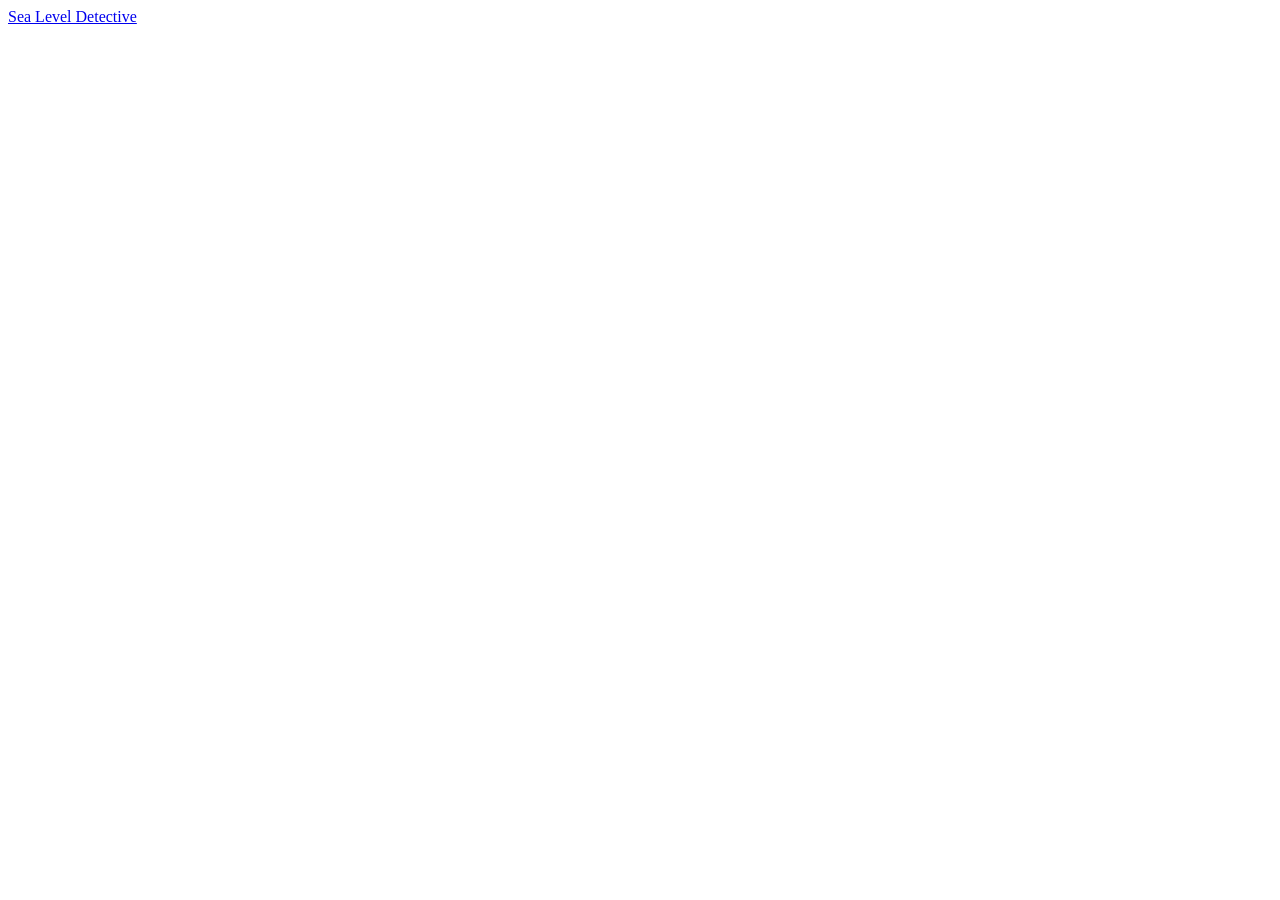
==== commit 1cd20fa5: "Homepage: a single link to the project Co-Authored-By: Claude Opus 5.5 <noreply@anthropic.com>" ====
--- a/index.html
+++ b/index.html
@@ -3,36 +3,9 @@
 <head>
   <meta charset="UTF-8" />
   <meta name="viewport" content="width=device-width, initial-scale=1" />
-  <meta name="description" content="Team Poseidon SAR, NASA Space Apps 2026: Sea Level Detective." />
-  <title>Poseidon SAR · NASA Space Apps 2026</title>
-  <style>
-    :root { --ink: #27211b; --soft: #6b5a43; --red: #8b3a2b; --paper: #f1ece1; }
-    * { box-sizing: border-box; }
-    html, body { margin: 0; }
-    body { min-height: 100vh; display: flex; align-items: center; justify-content: center; padding: 24px;
-      background: var(--paper); color: var(--ink); font-family: Georgia, "Times New Roman", serif; }
-    main { max-width: 640px; display: flex; flex-direction: column; gap: 14px; }
-    .eyebrow { margin: 0; font-style: italic; color: var(--red); }
-    h1 { margin: 0; font-weight: 400; font-size: clamp(2rem, 6vw, 2.8rem); line-height: 1.1; }
-    p { margin: 0; line-height: 1.55; }
-    .team { color: var(--soft); }
-    .links { display: flex; flex-wrap: wrap; gap: 10px; margin-top: 8px; }
-    .links a { padding: 8px 20px; border-radius: 999px; border: 1px solid var(--ink); color: var(--ink); text-decoration: none; }
-    .links a.primary { background: var(--ink); color: var(--paper); }
-    .links a:hover, .links a:focus-visible { background: var(--red); border-color: var(--red); color: var(--paper); outline: none; }
-  </style>
+  <title>Poseidon SAR</title>
 </head>
 <body>
-  <main>
-    <p class="eyebrow">NASA Space Apps 2026 · Team Poseidon SAR</p>
-    <h1>Sea Level Detective</h1>
-    <p>Does the ocean know before the sea rises in New York Harbor? We tested 29 NASA and NOAA clues against 45 winters on two coasts: El Niño, read in June, foretells the storm season four months ahead.</p>
-    <p class="team">Maxim Zyskin, Hanyue Shen and Ningzi Chen</p>
-    <div class="links">
-      <a class="primary" href="sea-level-detective/">Open the project →</a>
-      <a href="sea-level-detective/video.html">Watch the 1-minute video</a>
-      <a href="https://github.com/ivyreia3-boop/wbsite" target="_blank" rel="noopener noreferrer">GitHub repository</a>
-    </div>
-  </main>
+  <a href="sea-level-detective/">Sea Level Detective</a>
 </body>
 </html>
